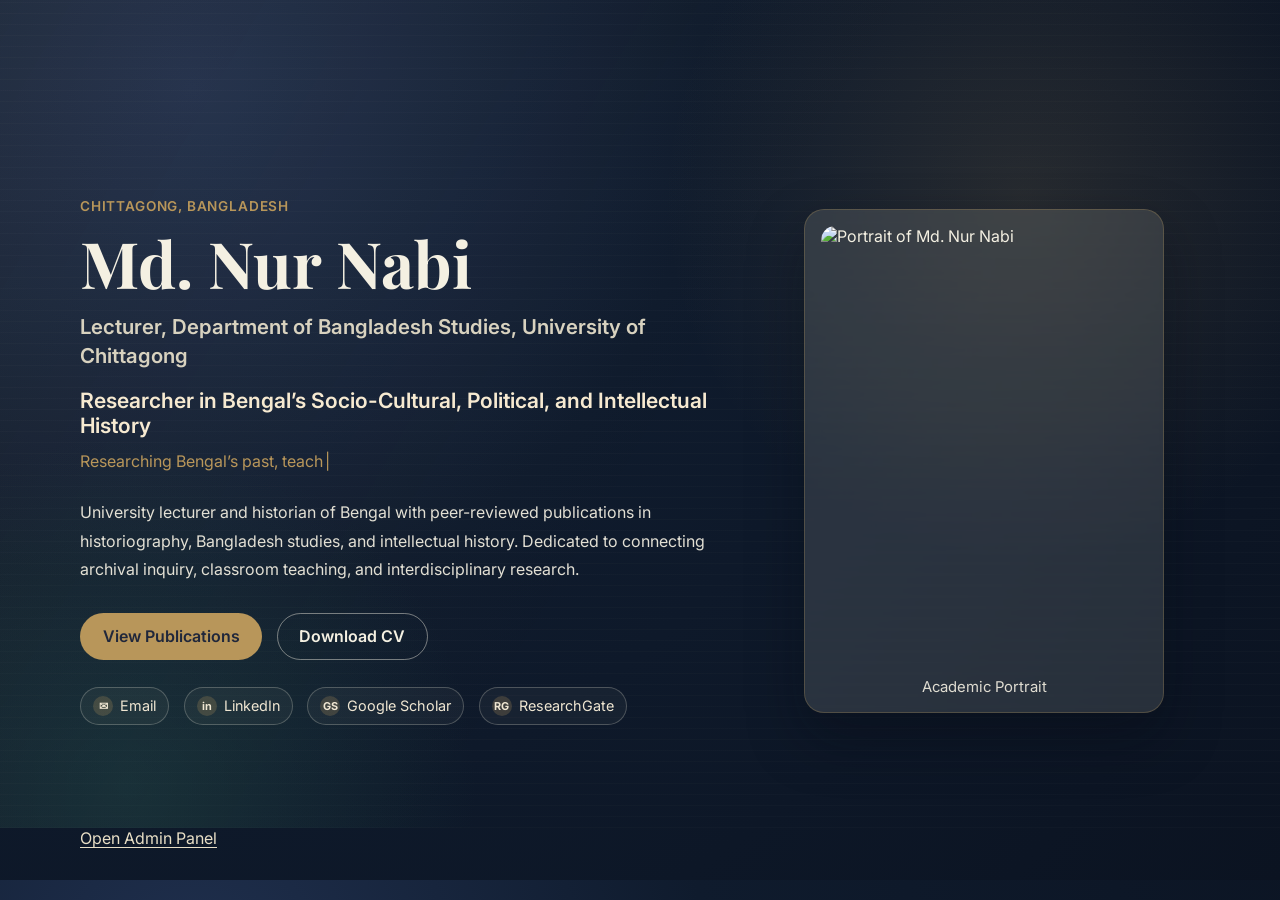
==== index.html @ 4d9efcb5 "iniatialized" ====
<!DOCTYPE html>
<html lang="en">
<head>
  <meta charset="UTF-8" />
  <meta name="viewport" content="width=device-width, initial-scale=1.0" />
  <meta name="description" content="Academic portfolio of Md. Nur Nabi, Lecturer and Historian." />
  <title>Md. Nur Nabi | Academic Portfolio</title>
  <link rel="preconnect" href="https://fonts.googleapis.com" />
  <link rel="preconnect" href="https://fonts.gstatic.com" crossorigin />
  <link href="https://fonts.googleapis.com/css2?family=Inter:wght@400;500;600;700;800&family=Playfair+Display:wght@600;700&display=swap" rel="stylesheet" />
  <link rel="stylesheet" href="assets/css/styles.css" />
</head>
<body>
  <header class="hero" aria-labelledby="hero-name">
    <div class="hero__overlay" aria-hidden="true"></div>
    <div class="container hero__grid">
      <section class="hero__content" aria-label="Portfolio introduction">
        <p class="hero__eyebrow" id="hero-location">Chittagong, Bangladesh</p>
        <h1 class="hero__name" id="hero-name">Md. Nur Nabi</h1>
        <h2 class="hero__title" id="hero-title">Lecturer, Department of Bangladesh Studies, University of Chittagong</h2>
        <p class="hero__tagline" id="hero-tagline">Researcher in Bengal’s Socio-Cultural, Political, and Intellectual History</p>

        <p class="hero__dynamic" aria-live="polite">
          <span id="dynamic-line"></span><span class="hero__cursor" aria-hidden="true">|</span>
        </p>

        <p class="hero__intro" id="hero-intro">
          University lecturer and historian of Bengal with peer-reviewed publications in historiography,
          Bangladesh studies, and intellectual history. Dedicated to connecting archival inquiry,
          classroom teaching, and interdisciplinary research.
        </p>

        <div class="hero__actions" aria-label="Primary actions">
          <a id="btn-publications" class="btn btn--primary" href="#" target="_blank" rel="noopener noreferrer">View Publications</a>
          <a id="btn-cv" class="btn btn--secondary" href="#" target="_blank" rel="noopener noreferrer">Download CV</a>
        </div>

        <ul class="hero__social" aria-label="Professional social links">
          <li>
            <a id="social-email" href="mailto:nurnabi@example.com" target="_blank" rel="noopener noreferrer" aria-label="Email">
              <span class="icon" aria-hidden="true">✉</span><span>Email</span>
            </a>
          </li>
          <li>
            <a id="social-linkedin" href="#" target="_blank" rel="noopener noreferrer" aria-label="LinkedIn">
              <span class="icon" aria-hidden="true">in</span><span>LinkedIn</span>
            </a>
          </li>
          <li>
            <a id="social-scholar" href="#" target="_blank" rel="noopener noreferrer" aria-label="Google Scholar">
              <span class="icon" aria-hidden="true">GS</span><span>Google Scholar</span>
            </a>
          </li>
          <li>
            <a id="social-researchgate" href="#" target="_blank" rel="noopener noreferrer" aria-label="ResearchGate">
              <span class="icon" aria-hidden="true">RG</span><span>ResearchGate</span>
            </a>
          </li>
        </ul>
      </section>

      <aside class="hero__portrait" aria-label="Profile portrait">
        <figure class="portrait-card">
          <img id="profile-image" src="https://images.unsplash.com/photo-1494790108377-be9c29b29330?auto=format&fit=crop&w=900&q=80" alt="Portrait of Md. Nur Nabi" />
          <figcaption>Academic Portrait</figcaption>
        </figure>
      </aside>
    </div>
  </header>

  <footer class="hero-footer">
    <div class="container">
      <a href="admin.html" class="admin-link">Open Admin Panel</a>
    </div>
  </footer>

  <script src="assets/js/portfolio-data.js"></script>
  <script src="assets/js/main.js"></script>
</body>
</html>
---- assets/css/styles.css ----
:root {
  --bg-navy: #0f1b2d;
  --bg-deep-green: #15342f;
  --bg-warm: #f7f3e8;
  --text-main: #f4f0e2;
  --text-soft: #d8d2bf;
  --text-dark: #1c2738;
  --gold: #b8965a;
  --card: rgba(246, 241, 228, 0.12);
  --border: rgba(184, 150, 90, 0.28);
}

* {
  box-sizing: border-box;
}

body {
  margin: 0;
  font-family: "Inter", sans-serif;
  color: var(--text-main);
  background: radial-gradient(circle at 15% 10%, #1f2f4d 0%, var(--bg-navy) 38%, #0b1321 100%);
}

.container {
  width: min(1120px, 92%);
  margin: 0 auto;
}

.hero {
  min-height: 92vh;
  position: relative;
  display: grid;
  align-items: center;
  padding: 3.5rem 0;
  isolation: isolate;
  overflow: hidden;
}

.hero::before,
.hero::after {
  content: "";
  position: absolute;
  inset: 0;
  pointer-events: none;
}

.hero::before {
  background-image:
    linear-gradient(120deg, rgba(184, 150, 90, 0.08), transparent 55%),
    repeating-linear-gradient(
      0deg,
      rgba(245, 240, 224, 0.02) 0,
      rgba(245, 240, 224, 0.02) 1px,
      transparent 1px,
      transparent 11px
    );
  opacity: 0.9;
  z-index: -2;
}

.hero::after {
  background:
    radial-gradient(circle at 80% 24%, rgba(184, 150, 90, 0.15), transparent 30%),
    radial-gradient(circle at 10% 95%, rgba(39, 95, 86, 0.3), transparent 25%);
  z-index: -1;
}

.hero__grid {
  display: grid;
  gap: 2.5rem;
  grid-template-columns: 1.2fr 0.8fr;
  align-items: center;
}

.hero__eyebrow {
  margin: 0 0 0.9rem;
  color: var(--gold);
  font-weight: 600;
  letter-spacing: 0.06em;
  text-transform: uppercase;
  font-size: 0.85rem;
}

.hero__name {
  margin: 0;
  font-family: "Playfair Display", serif;
  font-size: clamp(2.2rem, 5vw, 4.2rem);
  line-height: 1.08;
}

.hero__title {
  margin: 0.9rem 0 0;
  font-size: clamp(1rem, 2.1vw, 1.28rem);
  line-height: 1.45;
  font-weight: 600;
  color: var(--text-soft);
}

.hero__tagline {
  margin: 1.05rem 0 0;
  font-size: clamp(1.02rem, 2.2vw, 1.32rem);
  color: #f7ead1;
  font-weight: 600;
}

.hero__dynamic {
  margin: 0.85rem 0 0;
  color: var(--gold);
  font-size: 1rem;
  min-height: 1.6em;
}

.hero__cursor {
  display: inline-block;
  margin-left: 2px;
  animation: blink 0.85s step-end infinite;
}

@keyframes blink {
  0%,
  48% {
    opacity: 1;
  }
  50%,
  100% {
    opacity: 0;
  }
}

.hero__intro {
  margin: 1.35rem 0 0;
  max-width: 66ch;
  color: rgba(244, 240, 226, 0.92);
  line-height: 1.78;
}

.hero__actions {
  margin-top: 1.8rem;
  display: flex;
  flex-wrap: wrap;
  gap: 0.9rem;
}

.btn {
  display: inline-flex;
  align-items: center;
  justify-content: center;
  border-radius: 999px;
  border: 1px solid transparent;
  padding: 0.78rem 1.35rem;
  text-decoration: none;
  font-weight: 600;
  transition: all 0.25s ease;
}

.btn--primary {
  background: var(--gold);
  color: #20273b;
}

.btn--primary:hover {
  transform: translateY(-1px);
  background: #ceb07a;
}

.btn--secondary {
  border-color: rgba(244, 240, 226, 0.45);
  color: var(--text-main);
  background: transparent;
}

.btn--secondary:hover {
  background: rgba(244, 240, 226, 0.09);
}

.hero__social {
  list-style: none;
  padding: 0;
  margin: 1.7rem 0 0;
  display: flex;
  flex-wrap: wrap;
  gap: 0.9rem;
}

.hero__social a {
  color: #efe6d2;
  text-decoration: none;
  font-size: 0.9rem;
  border: 1px solid rgba(244, 240, 226, 0.24);
  background: rgba(246, 241, 228, 0.04);
  padding: 0.5rem 0.75rem;
  border-radius: 999px;
  display: inline-flex;
  gap: 0.45rem;
  align-items: center;
}

.hero__social a:hover {
  border-color: var(--gold);
}

.icon {
  width: 1.25rem;
  height: 1.25rem;
  border-radius: 50%;
  display: inline-grid;
  place-items: center;
  background: rgba(184, 150, 90, 0.24);
  font-size: 0.68rem;
  font-weight: 700;
}

.hero__portrait {
  display: grid;
  justify-items: center;
}

.portrait-card {
  margin: 0;
  width: min(360px, 100%);
  background: var(--card);
  border: 1px solid var(--border);
  border-radius: 1.25rem;
  padding: 1rem;
  backdrop-filter: blur(2px);
  box-shadow: 0 25px 55px rgba(6, 10, 16, 0.35);
}

.portrait-card img {
  width: 100%;
  height: 440px;
  object-fit: cover;
  border-radius: 0.9rem;
  display: block;
}

.portrait-card figcaption {
  margin-top: 0.75rem;
  text-align: center;
  color: rgba(244, 240, 226, 0.9);
  font-size: 0.93rem;
}

.hero-footer {
  padding: 0 0 2rem;
}

.admin-link {
  color: #e9dfc6;
  text-underline-offset: 3px;
}

@media (max-width: 980px) {
  .hero {
    min-height: auto;
    padding-top: 2.5rem;
  }

  .hero__grid {
    grid-template-columns: 1fr;
  }

  .hero__portrait {
    order: -1;
  }

  .portrait-card img {
    height: 360px;
  }
}

@media (max-width: 560px) {
  .hero__actions {
    width: 100%;
  }

  .btn {
    width: 100%;
  }

  .hero__intro {
    line-height: 1.65;
  }
}
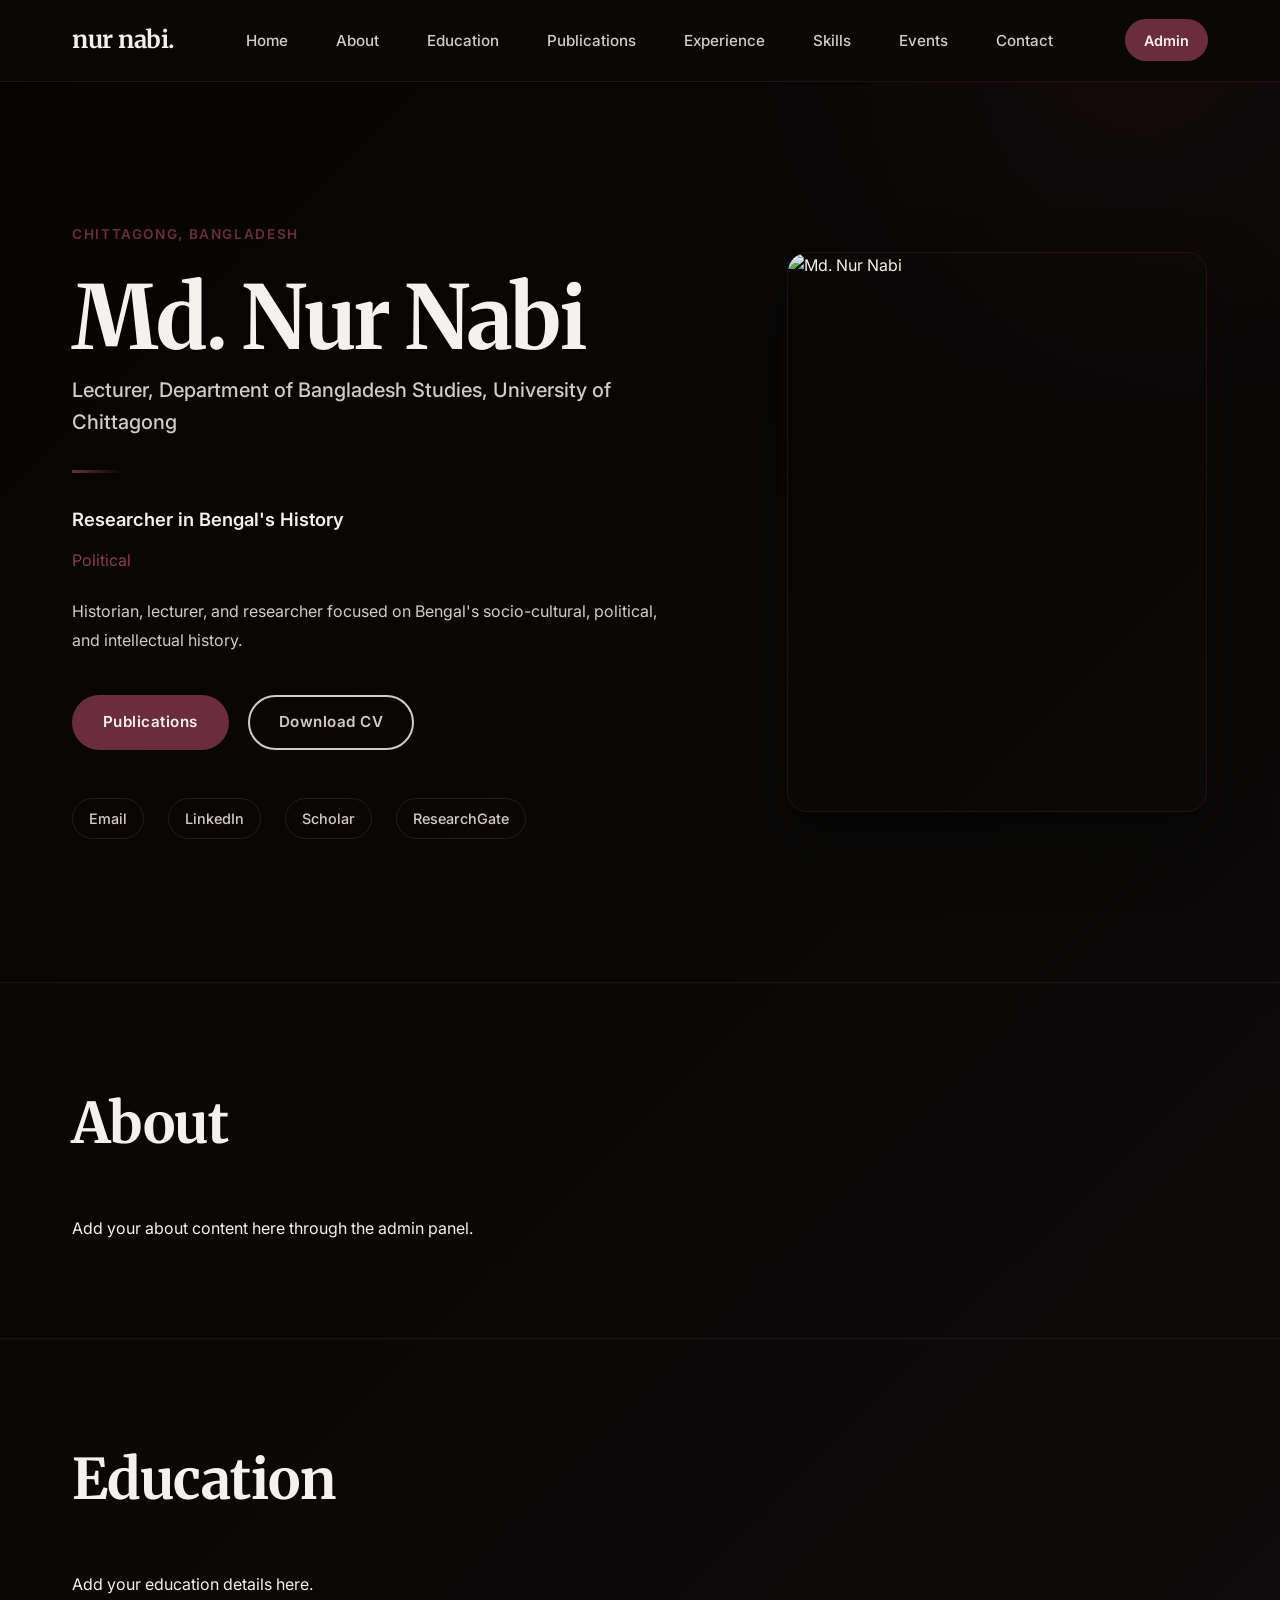
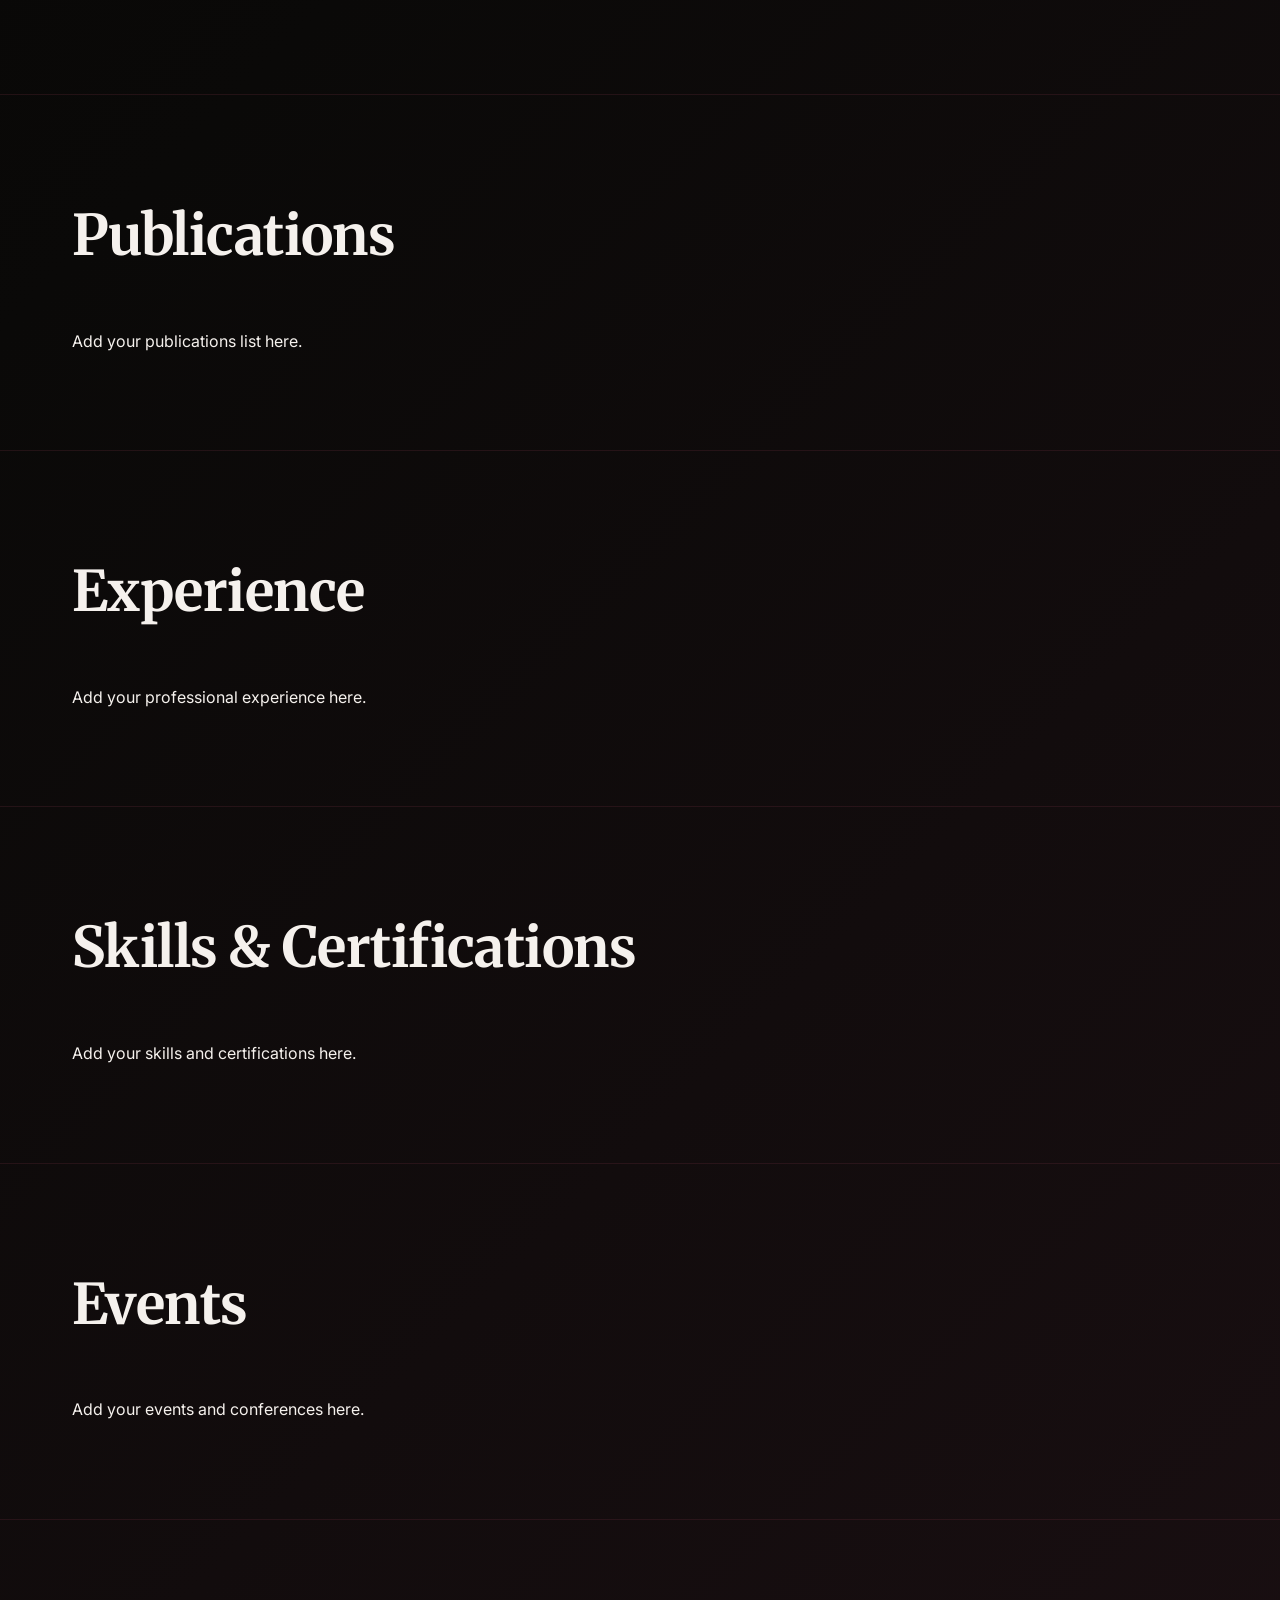
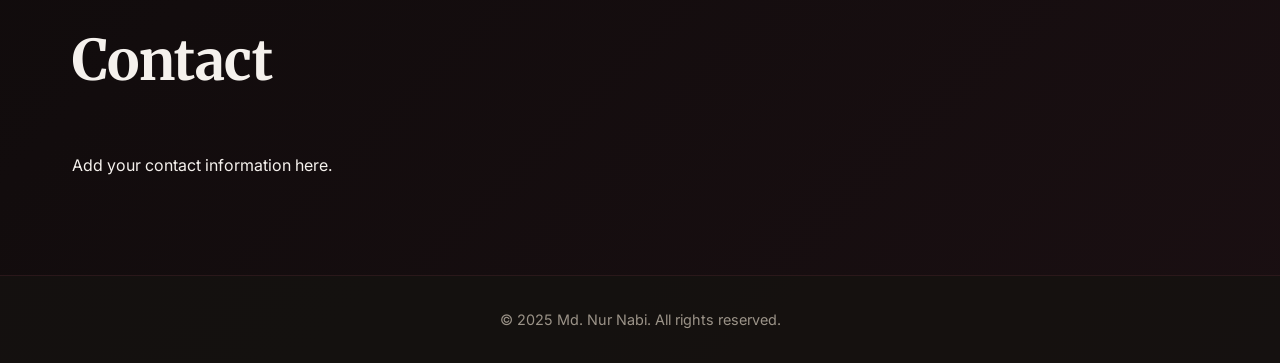
==== commit 813b6fef: "iniatialized" ====
--- a/index.html
+++ b/index.html
@@ -3,78 +3,158 @@
 <head>
   <meta charset="UTF-8" />
   <meta name="viewport" content="width=device-width, initial-scale=1.0" />
-  <meta name="description" content="Academic portfolio of Md. Nur Nabi, Lecturer and Historian." />
+  <meta name="description" content="Portfolio of Md. Nur Nabi, Lecturer and Historian of Bengal." />
   <title>Md. Nur Nabi | Academic Portfolio</title>
   <link rel="preconnect" href="https://fonts.googleapis.com" />
   <link rel="preconnect" href="https://fonts.gstatic.com" crossorigin />
-  <link href="https://fonts.googleapis.com/css2?family=Inter:wght@400;500;600;700;800&family=Playfair+Display:wght@600;700&display=swap" rel="stylesheet" />
+  <link href="https://fonts.googleapis.com/css2?family=Inter:wght@300;400;500;600;700&family=Merriweather:wght@400;700&display=swap" rel="stylesheet" />
   <link rel="stylesheet" href="assets/css/styles.css" />
 </head>
 <body>
-  <header class="hero" aria-labelledby="hero-name">
-    <div class="hero__overlay" aria-hidden="true"></div>
-    <div class="container hero__grid">
-      <section class="hero__content" aria-label="Portfolio introduction">
-        <p class="hero__eyebrow" id="hero-location">Chittagong, Bangladesh</p>
-        <h1 class="hero__name" id="hero-name">Md. Nur Nabi</h1>
-        <h2 class="hero__title" id="hero-title">Lecturer, Department of Bangladesh Studies, University of Chittagong</h2>
-        <p class="hero__tagline" id="hero-tagline">Researcher in Bengal’s Socio-Cultural, Political, and Intellectual History</p>
+  <!-- Navigation -->
+  <nav class="navbar" id="navbar">
+    <div class="navbar__container">
+      <a href="#home" class="navbar__logo" id="navbar-logo">nur nabi.</a>
+      
+      <button class="navbar__toggle" id="navbar-toggle" aria-label="Toggle menu">
+        <span></span>
+        <span></span>
+        <span></span>
+      </button>
 
-        <p class="hero__dynamic" aria-live="polite">
-          <span id="dynamic-line"></span><span class="hero__cursor" aria-hidden="true">|</span>
-        </p>
+      <ul class="navbar__menu" id="navbar-menu">
+        <li class="navbar__item"><a href="#home" class="navbar__link" data-link="home">Home</a></li>
+        <li class="navbar__item"><a href="#about" class="navbar__link" data-link="about">About</a></li>
+        <li class="navbar__item"><a href="#education" class="navbar__link" data-link="education">Education</a></li>
+        <li class="navbar__item"><a href="#publications" class="navbar__link" data-link="publications">Publications</a></li>
+        <li class="navbar__item"><a href="#experience" class="navbar__link" data-link="experience">Experience</a></li>
+        <li class="navbar__item"><a href="#skills" class="navbar__link" data-link="skills">Skills</a></li>
+        <li class="navbar__item"><a href="#events" class="navbar__link" data-link="events">Events</a></li>
+        <li class="navbar__item"><a href="#contact" class="navbar__link" data-link="contact">Contact</a></li>
+      </ul>
+      <a href="admin.html" class="navbar__admin">Admin</a>
+    </div>
+  </nav>
 
-        <p class="hero__intro" id="hero-intro">
-          University lecturer and historian of Bengal with peer-reviewed publications in historiography,
-          Bangladesh studies, and intellectual history. Dedicated to connecting archival inquiry,
-          classroom teaching, and interdisciplinary research.
-        </p>
+  <!-- Hero Section -->
+  <section class="hero" id="home" aria-labelledby="hero-name">
+    <div class="container">
+      <div class="hero__grid">
+        <div class="hero__content">
+          <p class="hero__location" id="hero-location">CHITTAGONG, BANGLADESH</p>
+          <h1 class="hero__name" id="hero-name">Md. Nur Nabi</h1>
+          <h2 class="hero__title" id="hero-title">Lecturer, Department of Bangladesh Studies, University of Chittagong</h2>
+          
+          <div class="hero__accent"></div>
+          
+          <p class="hero__mainline" id="hero-mainline">Researcher in Bengal's History</p>
+          
+          <p class="hero__dynamic" aria-live="polite">
+            <span id="dynamic-line"></span><span class="hero__cursor" aria-hidden="true"></span>
+          </p>
 
-        <div class="hero__actions" aria-label="Primary actions">
-          <a id="btn-publications" class="btn btn--primary" href="#" target="_blank" rel="noopener noreferrer">View Publications</a>
-          <a id="btn-cv" class="btn btn--secondary" href="#" target="_blank" rel="noopener noreferrer">Download CV</a>
+          <p class="hero__description" id="hero-description">
+            Historian, lecturer, and researcher focused on Bengal's socio-cultural, political, and intellectual history.
+          </p>
+
+          <div class="hero__cta">
+            <a id="btn-publications" class="btn btn--primary" href="#publications">Publications</a>
+            <a id="btn-cv" class="btn btn--secondary" href="#contact">Download CV</a>
+          </div>
+
+          <ul class="social-links">
+            <li><a id="social-email" href="mailto:nurnabi@example.com" class="social-link" aria-label="Email">Email</a></li>
+            <li><a id="social-linkedin" href="#" class="social-link" aria-label="LinkedIn">LinkedIn</a></li>
+            <li><a id="social-scholar" href="#" class="social-link" aria-label="Google Scholar">Scholar</a></li>
+            <li><a id="social-researchgate" href="#" class="social-link" aria-label="ResearchGate">ResearchGate</a></li>
+          </ul>
         </div>
 
-        <ul class="hero__social" aria-label="Professional social links">
-          <li>
-            <a id="social-email" href="mailto:nurnabi@example.com" target="_blank" rel="noopener noreferrer" aria-label="Email">
-              <span class="icon" aria-hidden="true">✉</span><span>Email</span>
-            </a>
-          </li>
-          <li>
-            <a id="social-linkedin" href="#" target="_blank" rel="noopener noreferrer" aria-label="LinkedIn">
-              <span class="icon" aria-hidden="true">in</span><span>LinkedIn</span>
-            </a>
-          </li>
-          <li>
-            <a id="social-scholar" href="#" target="_blank" rel="noopener noreferrer" aria-label="Google Scholar">
-              <span class="icon" aria-hidden="true">GS</span><span>Google Scholar</span>
-            </a>
-          </li>
-          <li>
-            <a id="social-researchgate" href="#" target="_blank" rel="noopener noreferrer" aria-label="ResearchGate">
-              <span class="icon" aria-hidden="true">RG</span><span>ResearchGate</span>
-            </a>
-          </li>
-        </ul>
-      </section>
+        <div class="hero__image">
+          <img id="profile-image" src="Nur Nabi/assets/photos/profile.png" alt="Md. Nur Nabi" />
+        </div>
+      </div>
+    </div>
+  </section>
 
-      <aside class="hero__portrait" aria-label="Profile portrait">
-        <figure class="portrait-card">
-          <img id="profile-image" src="https://images.unsplash.com/photo-1494790108377-be9c29b29330?auto=format&fit=crop&w=900&q=80" alt="Portrait of Md. Nur Nabi" />
-          <figcaption>Academic Portrait</figcaption>
-        </figure>
-      </aside>
+  <!-- About Section -->
+  <section class="section section--about" id="about">
+    <div class="container">
+      <h2 class="section__title">About</h2>
+      <div class="section__content" id="about-content">
+        <p>Detailed about content will be added here through the admin panel.</p>
+      </div>
     </div>
-  </header>
+  </section>
 
-  <footer class="hero-footer">
+  <!-- Education Section -->
+  <section class="section section--education" id="education">
     <div class="container">
-      <a href="admin.html" class="admin-link">Open Admin Panel</a>
+      <h2 class="section__title">Education</h2>
+      <div class="section__content" id="education-content">
+        <p>Education details will be displayed here.</p>
+      </div>
+    </div>
+  </section>
+
+  <!-- Publications Section -->
+  <section class="section section--publications" id="publications">
+    <div class="container">
+      <h2 class="section__title">Publications</h2>
+      <div class="section__content" id="publications-content">
+        <p>Publications list will be shown here.</p>
+      </div>
+    </div>
+  </section>
+
+  <!-- Experience Section -->
+  <section class="section section--experience" id="experience">
+    <div class="container">
+      <h2 class="section__title">Experience</h2>
+      <div class="section__content" id="experience-content">
+        <p>Professional experience details here.</p>
+      </div>
+    </div>
+  </section>
+
+  <!-- Skills Section -->
+  <section class="section section--skills" id="skills">
+    <div class="container">
+      <h2 class="section__title">Skills & Certifications</h2>
+      <div class="section__content" id="skills-content">
+        <p>Skills and certifications will appear here.</p>
+      </div>
+    </div>
+  </section>
+
+  <!-- Events Section -->
+  <section class="section section--events" id="events">
+    <div class="container">
+      <h2 class="section__title">Events</h2>
+      <div class="section__content" id="events-content">
+        <p>Events and conferences here.</p>
+      </div>
+    </div>
+  </section>
+
+  <!-- Contact Section -->
+  <section class="section section--contact" id="contact">
+    <div class="container">
+      <h2 class="section__title">Contact</h2>
+      <div class="section__content" id="contact-content">
+        <p>Contact information and form will be here.</p>
+      </div>
+    </div>
+  </section>
+
+  <!-- Footer -->
+  <footer class="footer">
+    <div class="container">
+      <p>&copy; 2025 Md. Nur Nabi. All rights reserved.</p>
     </div>
   </footer>
 
   <script src="assets/js/portfolio-data.js"></script>
   <script src="assets/js/main.js"></script>
 </body>
-</html>+</html>
--- a/assets/css/styles.css
+++ b/assets/css/styles.css
@@ -1,284 +1,458 @@
 :root {
-  --bg-navy: #0f1b2d;
-  --bg-deep-green: #15342f;
-  --bg-warm: #f7f3e8;
-  --text-main: #f4f0e2;
-  --text-soft: #d8d2bf;
-  --text-dark: #1c2738;
-  --gold: #b8965a;
-  --card: rgba(246, 241, 228, 0.12);
-  --border: rgba(184, 150, 90, 0.28);
+  --bg-dark: #0a0908;
+  --bg-darker: #050403;
+  --surface: #1a1815;
+  --surface-light: #2a2622;
+  --accent-maroon: #6b2c3f;
+  --accent-maroon-light: #8b3d52;
+  --text-primary: #f5f1ed;
+  --text-secondary: #d4ccc4;
+  --text-muted: #9b9388;
+  --border-color: rgba(107, 44, 63, 0.25);
+  --transition: all 0.3s cubic-bezier(0.25, 0.46, 0.45, 0.94);
 }
 
 * {
+  margin: 0;
+  padding: 0;
   box-sizing: border-box;
 }
 
+html {
+  scroll-behavior: smooth;
+}
+
 body {
-  margin: 0;
-  font-family: "Inter", sans-serif;
-  color: var(--text-main);
-  background: radial-gradient(circle at 15% 10%, #1f2f4d 0%, var(--bg-navy) 38%, #0b1321 100%);
+  font-family: 'Inter', sans-serif;
+  background: linear-gradient(135deg, var(--bg-darker) 0%, var(--bg-dark) 40%, #1a0f12 100%);
+  color: var(--text-primary);
+  line-height: 1.6;
+  overflow-x: hidden;
 }
 
 .container {
-  width: min(1120px, 92%);
+  max-width: 1200px;
   margin: 0 auto;
-}
-
+  padding: 0 2rem;
+}
+
+/* Navbar */
+.navbar {
+  position: sticky;
+  top: 0;
+  z-index: 1000;
+  background: rgba(10, 9, 8, 0.85);
+  backdrop-filter: blur(10px);
+  border-bottom: 1px solid var(--border-color);
+  padding: 1.2rem 0;
+}
+
+.navbar__container {
+  max-width: 1200px;
+  margin: 0 auto;
+  padding: 0 2rem;
+  display: flex;
+  justify-content: space-between;
+  align-items: center;
+}
+
+.navbar__logo {
+  font-family: 'Merriweather', serif;
+  font-size: 1.5rem;
+  font-weight: 700;
+  color: var(--text-primary);
+  text-decoration: none;
+  letter-spacing: -0.02em;
+}
+
+.navbar__menu {
+  display: flex;
+  list-style: none;
+  gap: 3rem;
+  align-items: center;
+}
+
+.navbar__link {
+  color: var(--text-secondary);
+  text-decoration: none;
+  font-size: 0.95rem;
+  font-weight: 500;
+  position: relative;
+  transition: color 0.3s ease;
+}
+
+.navbar__link::after {
+  content: '';
+  position: absolute;
+  bottom: -4px;
+  left: 0;
+  width: 0;
+  height: 2px;
+  background: var(--accent-maroon);
+  transition: width 0.3s ease;
+}
+
+.navbar__link:hover {
+  color: var(--text-primary);
+}
+
+.navbar__link:hover::after {
+  width: 100%;
+}
+
+.navbar__admin {
+  background: var(--accent-maroon);
+  color: var(--text-primary);
+  padding: 0.6rem 1.2rem;
+  border-radius: 999px;
+  text-decoration: none;
+  font-size: 0.9rem;
+  font-weight: 600;
+  transition: var(--transition);
+}
+
+.navbar__admin:hover {
+  background: var(--accent-maroon-light);
+  transform: translateY(-2px);
+}
+
+.navbar__toggle {
+  display: none;
+  flex-direction: column;
+  cursor: pointer;
+  background: none;
+  border: none;
+  gap: 0.4rem;
+}
+
+.navbar__toggle span {
+  width: 25px;
+  height: 3px;
+  background: var(--text-primary);
+  border-radius: 2px;
+  transition: var(--transition);
+}
+
+/* Hero Section */
 .hero {
-  min-height: 92vh;
+  min-height: 100vh;
+  display: flex;
+  align-items: center;
+  padding: 4rem 0;
   position: relative;
-  display: grid;
-  align-items: center;
-  padding: 3.5rem 0;
-  isolation: isolate;
   overflow: hidden;
 }
 
-.hero::before,
-.hero::after {
-  content: "";
+.hero::before {
+  content: '';
   position: absolute;
-  inset: 0;
+  top: -50%;
+  right: -20%;
+  width: 800px;
+  height: 800px;
+  background: radial-gradient(circle, rgba(107, 44, 63, 0.1), transparent 70%);
+  border-radius: 50%;
   pointer-events: none;
-}
-
-.hero::before {
-  background-image:
-    linear-gradient(120deg, rgba(184, 150, 90, 0.08), transparent 55%),
-    repeating-linear-gradient(
-      0deg,
-      rgba(245, 240, 224, 0.02) 0,
-      rgba(245, 240, 224, 0.02) 1px,
-      transparent 1px,
-      transparent 11px
-    );
-  opacity: 0.9;
-  z-index: -2;
-}
-
-.hero::after {
-  background:
-    radial-gradient(circle at 80% 24%, rgba(184, 150, 90, 0.15), transparent 30%),
-    radial-gradient(circle at 10% 95%, rgba(39, 95, 86, 0.3), transparent 25%);
-  z-index: -1;
 }
 
 .hero__grid {
   display: grid;
-  gap: 2.5rem;
   grid-template-columns: 1.2fr 0.8fr;
-  align-items: center;
-}
-
-.hero__eyebrow {
-  margin: 0 0 0.9rem;
-  color: var(--gold);
+  gap: 5rem;
+  align-items: center;
+  position: relative;
+  z-index: 1;
+}
+
+.hero__location {
+  font-size: 0.85rem;
+  letter-spacing: 0.12em;
+  text-transform: uppercase;
+  color: var(--accent-maroon);
   font-weight: 600;
-  letter-spacing: 0.06em;
-  text-transform: uppercase;
-  font-size: 0.85rem;
+  margin-bottom: 1.5rem;
 }
 
 .hero__name {
-  margin: 0;
-  font-family: "Playfair Display", serif;
-  font-size: clamp(2.2rem, 5vw, 4.2rem);
-  line-height: 1.08;
+  font-family: 'Merriweather', serif;
+  font-size: clamp(3rem, 8vw, 5.5rem);
+  line-height: 1.1;
+  font-weight: 700;
+  margin-bottom: 0.5rem;
+  letter-spacing: -0.02em;
 }
 
 .hero__title {
-  margin: 0.9rem 0 0;
-  font-size: clamp(1rem, 2.1vw, 1.28rem);
-  line-height: 1.45;
+  font-size: clamp(1rem, 2vw, 1.25rem);
+  font-weight: 500;
+  color: var(--text-secondary);
+  line-height: 1.6;
+  margin-bottom: 2rem;
+  max-width: 65ch;
+}
+
+.hero__accent {
+  width: 50px;
+  height: 3px;
+  background: linear-gradient(90deg, var(--accent-maroon) 0%, transparent 100%);
+  margin-bottom: 2rem;
+}
+
+.hero__mainline {
+  font-size: 1.15rem;
+  color: var(--text-primary);
   font-weight: 600;
-  color: var(--text-soft);
-}
-
-.hero__tagline {
-  margin: 1.05rem 0 0;
-  font-size: clamp(1.02rem, 2.2vw, 1.32rem);
-  color: #f7ead1;
-  font-weight: 600;
+  margin-bottom: 0.8rem;
 }
 
 .hero__dynamic {
-  margin: 0.85rem 0 0;
-  color: var(--gold);
   font-size: 1rem;
-  min-height: 1.6em;
+  color: var(--accent-maroon-light);
+  min-height: 1.5em;
+  margin-bottom: 1.5rem;
 }
 
 .hero__cursor {
   display: inline-block;
-  margin-left: 2px;
-  animation: blink 0.85s step-end infinite;
-}
-
-@keyframes blink {
-  0%,
-  48% {
-    opacity: 1;
-  }
-  50%,
-  100% {
-    opacity: 0;
-  }
-}
-
-.hero__intro {
-  margin: 1.35rem 0 0;
-  max-width: 66ch;
-  color: rgba(244, 240, 226, 0.92);
-  line-height: 1.78;
-}
-
-.hero__actions {
-  margin-top: 1.8rem;
-  display: flex;
+  margin-left: 3px;
+  animation: cursor-blink 0.8s step-end infinite;
+}
+
+@keyframes cursor-blink {
+  0%, 49% { opacity: 1; }
+  50%, 100% { opacity: 0; }
+}
+
+.hero__description {
+  font-size: 1rem;
+  color: var(--text-secondary);
+  line-height: 1.8;
+  max-width: 60ch;
+  margin-bottom: 2.5rem;
+}
+
+.hero__cta {
+  display: flex;
+  gap: 1.2rem;
+  margin-bottom: 3rem;
   flex-wrap: wrap;
-  gap: 0.9rem;
 }
 
 .btn {
-  display: inline-flex;
-  align-items: center;
-  justify-content: center;
+  padding: 0.85rem 1.8rem;
   border-radius: 999px;
-  border: 1px solid transparent;
-  padding: 0.78rem 1.35rem;
   text-decoration: none;
   font-weight: 600;
-  transition: all 0.25s ease;
+  font-size: 0.95rem;
+  border: 2px solid transparent;
+  cursor: pointer;
+  transition: var(--transition);
+  display: inline-flex;
+  align-items: center;
+  justify-content: center;
+  letter-spacing: 0.5px;
 }
 
 .btn--primary {
-  background: var(--gold);
-  color: #20273b;
+  background: var(--accent-maroon);
+  color: var(--text-primary);
 }
 
 .btn--primary:hover {
-  transform: translateY(-1px);
-  background: #ceb07a;
+  background: var(--accent-maroon-light);
+  transform: translateY(-3px);
+  box-shadow: 0 10px 30px rgba(107, 44, 63, 0.3);
 }
 
 .btn--secondary {
-  border-color: rgba(244, 240, 226, 0.45);
-  color: var(--text-main);
+  border-color: var(--text-secondary);
+  color: var(--text-secondary);
   background: transparent;
 }
 
 .btn--secondary:hover {
-  background: rgba(244, 240, 226, 0.09);
-}
-
-.hero__social {
+  border-color: var(--accent-maroon);
+  color: var(--accent-maroon);
+  background: rgba(107, 44, 63, 0.1);
+}
+
+/* Social Links */
+.social-links {
+  display: flex;
   list-style: none;
-  padding: 0;
-  margin: 1.7rem 0 0;
-  display: flex;
+  gap: 1.5rem;
   flex-wrap: wrap;
-  gap: 0.9rem;
-}
-
-.hero__social a {
-  color: #efe6d2;
+}
+
+.social-link {
+  color: var(--text-secondary);
   text-decoration: none;
   font-size: 0.9rem;
-  border: 1px solid rgba(244, 240, 226, 0.24);
-  background: rgba(246, 241, 228, 0.04);
-  padding: 0.5rem 0.75rem;
+  font-weight: 500;
+  padding: 0.5rem 1rem;
+  border: 1px solid rgba(107, 44, 63, 0.4);
   border-radius: 999px;
+  transition: var(--transition);
   display: inline-flex;
-  gap: 0.45rem;
-  align-items: center;
-}
-
-.hero__social a:hover {
-  border-color: var(--gold);
-}
-
-.icon {
-  width: 1.25rem;
-  height: 1.25rem;
-  border-radius: 50%;
-  display: inline-grid;
-  place-items: center;
-  background: rgba(184, 150, 90, 0.24);
-  font-size: 0.68rem;
+  align-items: center;
+  gap: 0.4rem;
+}
+
+.social-link:hover {
+  color: var(--accent-maroon);
+  border-color: var(--accent-maroon);
+  background: rgba(107, 44, 63, 0.15);
+}
+
+/* Hero Portrait */
+.hero__image {
+  position: relative;
+  display: flex;
+  justify-content: center;
+  align-items: center;
+}
+
+.hero__image img {
+  width: 100%;
+  max-width: 420px;
+  border-radius: 20px;
+  border: 1px solid var(--border-color);
+  box-shadow: 0 30px 60px rgba(0, 0, 0, 0.5);
+  transition: var(--transition);
+  object-fit: cover;
+  aspect-ratio: 3 / 4;
+}
+
+.hero__image:hover img {
+  transform: translateY(-5px);
+  box-shadow: 0 40px 80px rgba(107, 44, 63, 0.2);
+}
+
+/* Sections */
+.section {
+  padding: 6rem 0;
+  border-top: 1px solid var(--border-color);
+}
+
+.section__title {
+  font-family: 'Merriweather', serif;
+  font-size: clamp(2.2rem, 5vw, 3.5rem);
   font-weight: 700;
-}
-
-.hero__portrait {
+  margin-bottom: 3rem;
+  letter-spacing: -0.01em;
+}
+
+.section__content {
   display: grid;
-  justify-items: center;
-}
-
-.portrait-card {
-  margin: 0;
-  width: min(360px, 100%);
-  background: var(--card);
-  border: 1px solid var(--border);
-  border-radius: 1.25rem;
-  padding: 1rem;
-  backdrop-filter: blur(2px);
-  box-shadow: 0 25px 55px rgba(6, 10, 16, 0.35);
-}
-
-.portrait-card img {
-  width: 100%;
-  height: 440px;
-  object-fit: cover;
-  border-radius: 0.9rem;
-  display: block;
-}
-
-.portrait-card figcaption {
-  margin-top: 0.75rem;
+  gap: 2rem;
+}
+
+.section__content > p {
+  color: var(--text-secondary);
+  font-size: 1.05rem;
+  line-height: 1.8;
+  max-width: 70ch;
+}
+
+/* Footer */
+.footer {
+  background: rgba(20, 18, 16, 0.8);
+  border-top: 1px solid var(--border-color);
+  padding: 2rem 0;
   text-align: center;
-  color: rgba(244, 240, 226, 0.9);
-  font-size: 0.93rem;
-}
-
-.hero-footer {
-  padding: 0 0 2rem;
-}
-
-.admin-link {
-  color: #e9dfc6;
-  text-underline-offset: 3px;
-}
-
-@media (max-width: 980px) {
-  .hero {
-    min-height: auto;
-    padding-top: 2.5rem;
+  color: var(--text-muted);
+  font-size: 0.9rem;
+}
+
+/* Responsive */
+@media (max-width: 768px) {
+  .navbar__menu {
+    display: none;
+    position: absolute;
+    top: 100%;
+    left: 0;
+    right: 0;
+    background: rgba(10, 9, 8, 0.95);
+    flex-direction: column;
+    gap: 1rem;
+    padding: 2rem;
+    border-bottom: 1px solid var(--border-color);
+  }
+
+  .navbar__menu.active {
+    display: flex;
+  }
+
+  .navbar__toggle {
+    display: flex;
   }
 
   .hero__grid {
     grid-template-columns: 1fr;
-  }
-
-  .hero__portrait {
+    gap: 3rem;
+  }
+
+  .hero__image {
     order: -1;
   }
 
-  .portrait-card img {
-    height: 360px;
-  }
-}
-
-@media (max-width: 560px) {
-  .hero__actions {
-    width: 100%;
+  .hero__image img {
+    max-width: 300px;
+  }
+
+  .hero__name {
+    font-size: clamp(2rem, 6vw, 3.5rem);
+  }
+
+  .hero__cta {
+    flex-direction: column;
   }
 
   .btn {
     width: 100%;
   }
 
-  .hero__intro {
-    line-height: 1.65;
-  }
-}+  .social-links {
+    gap: 0.8rem;
+  }
+
+  .social-link {
+    font-size: 0.85rem;
+    padding: 0.4rem 0.8rem;
+  }
+}
+
+@media (max-width: 480px) {
+  .container {
+    padding: 0 1.5rem;
+  }
+
+  .navbar__container {
+    padding: 0 1.5rem;
+  }
+
+  .navbar__menu {
+    padding: 1.5rem;
+  }
+
+  .hero {
+    padding: 2rem 0;
+    min-height: auto;
+  }
+
+  .hero__location {
+    font-size: 0.75rem;
+  }
+
+  .hero__name {
+    font-size: 2rem;
+  }
+
+  .section {
+    padding: 3rem 0;
+  }
+
+  .section__title {
+    font-size: clamp(1.8rem, 4vw, 2.5rem);
+  }
+}
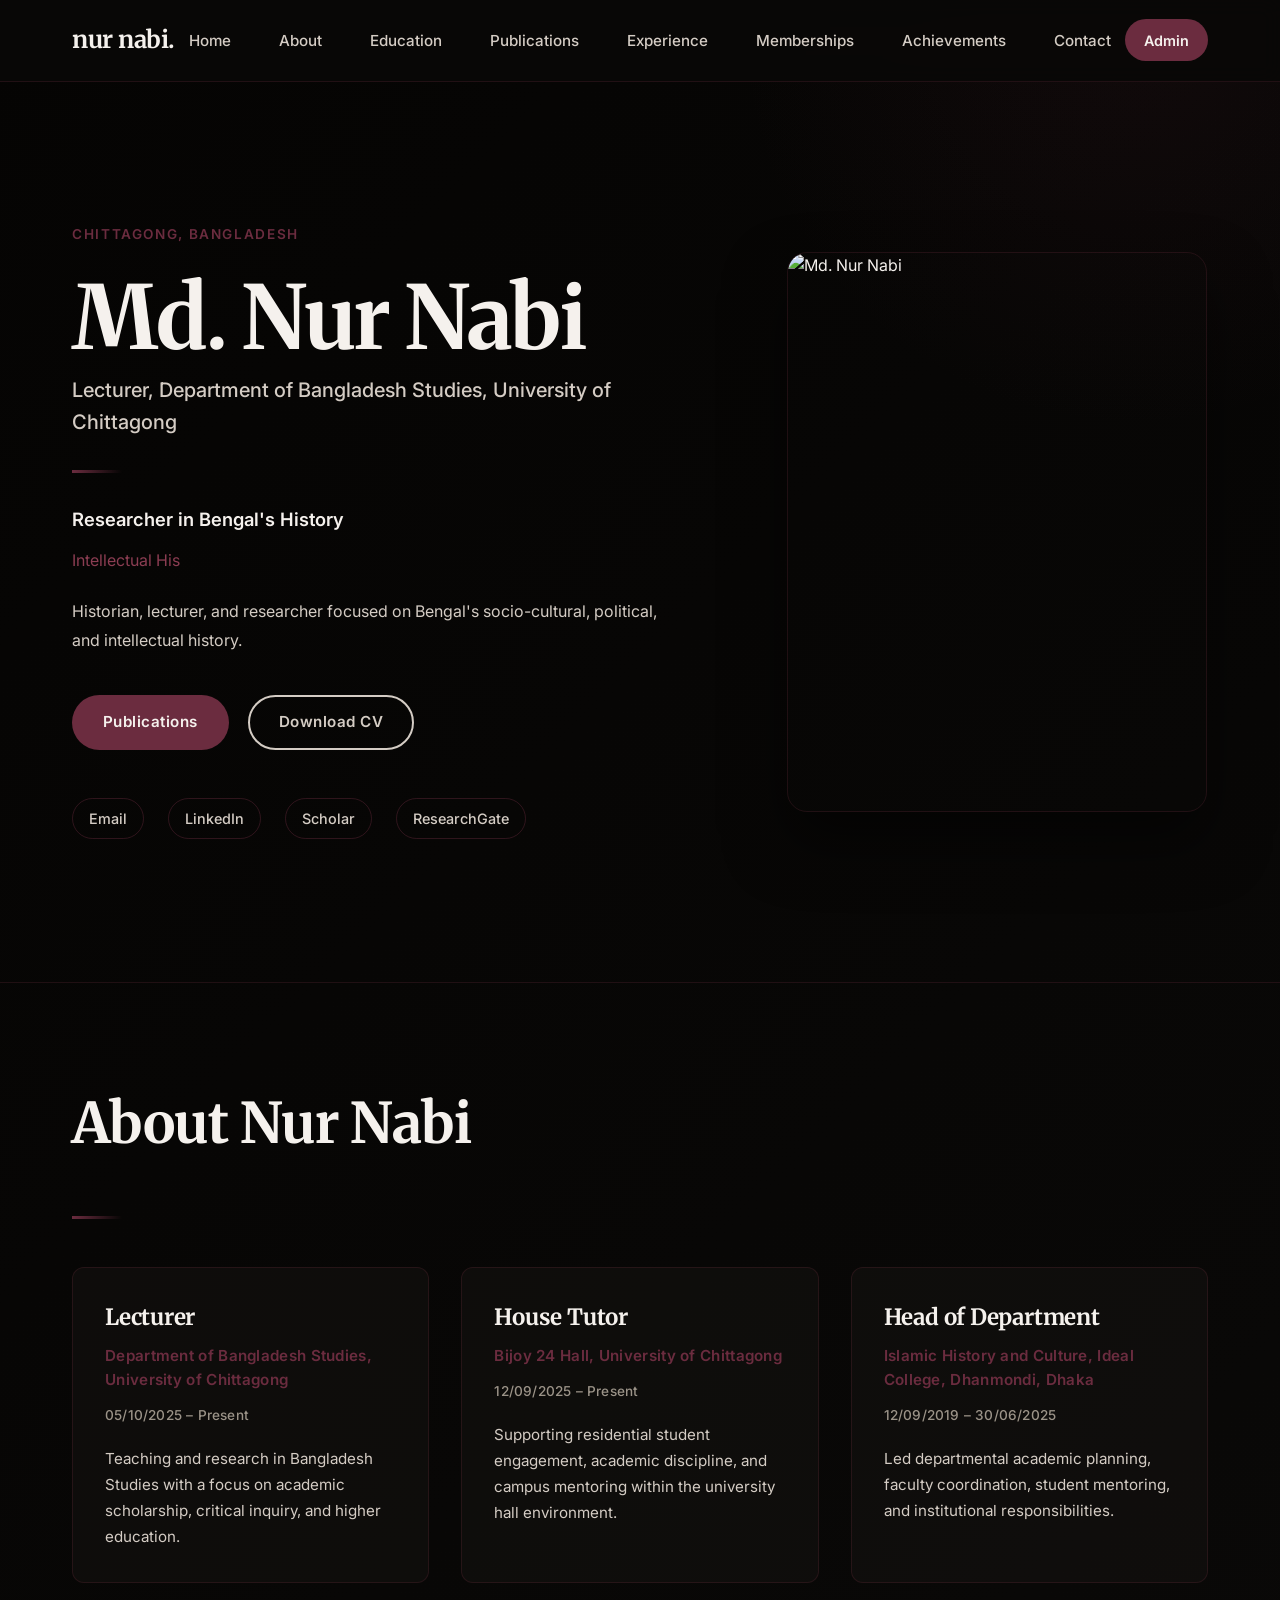
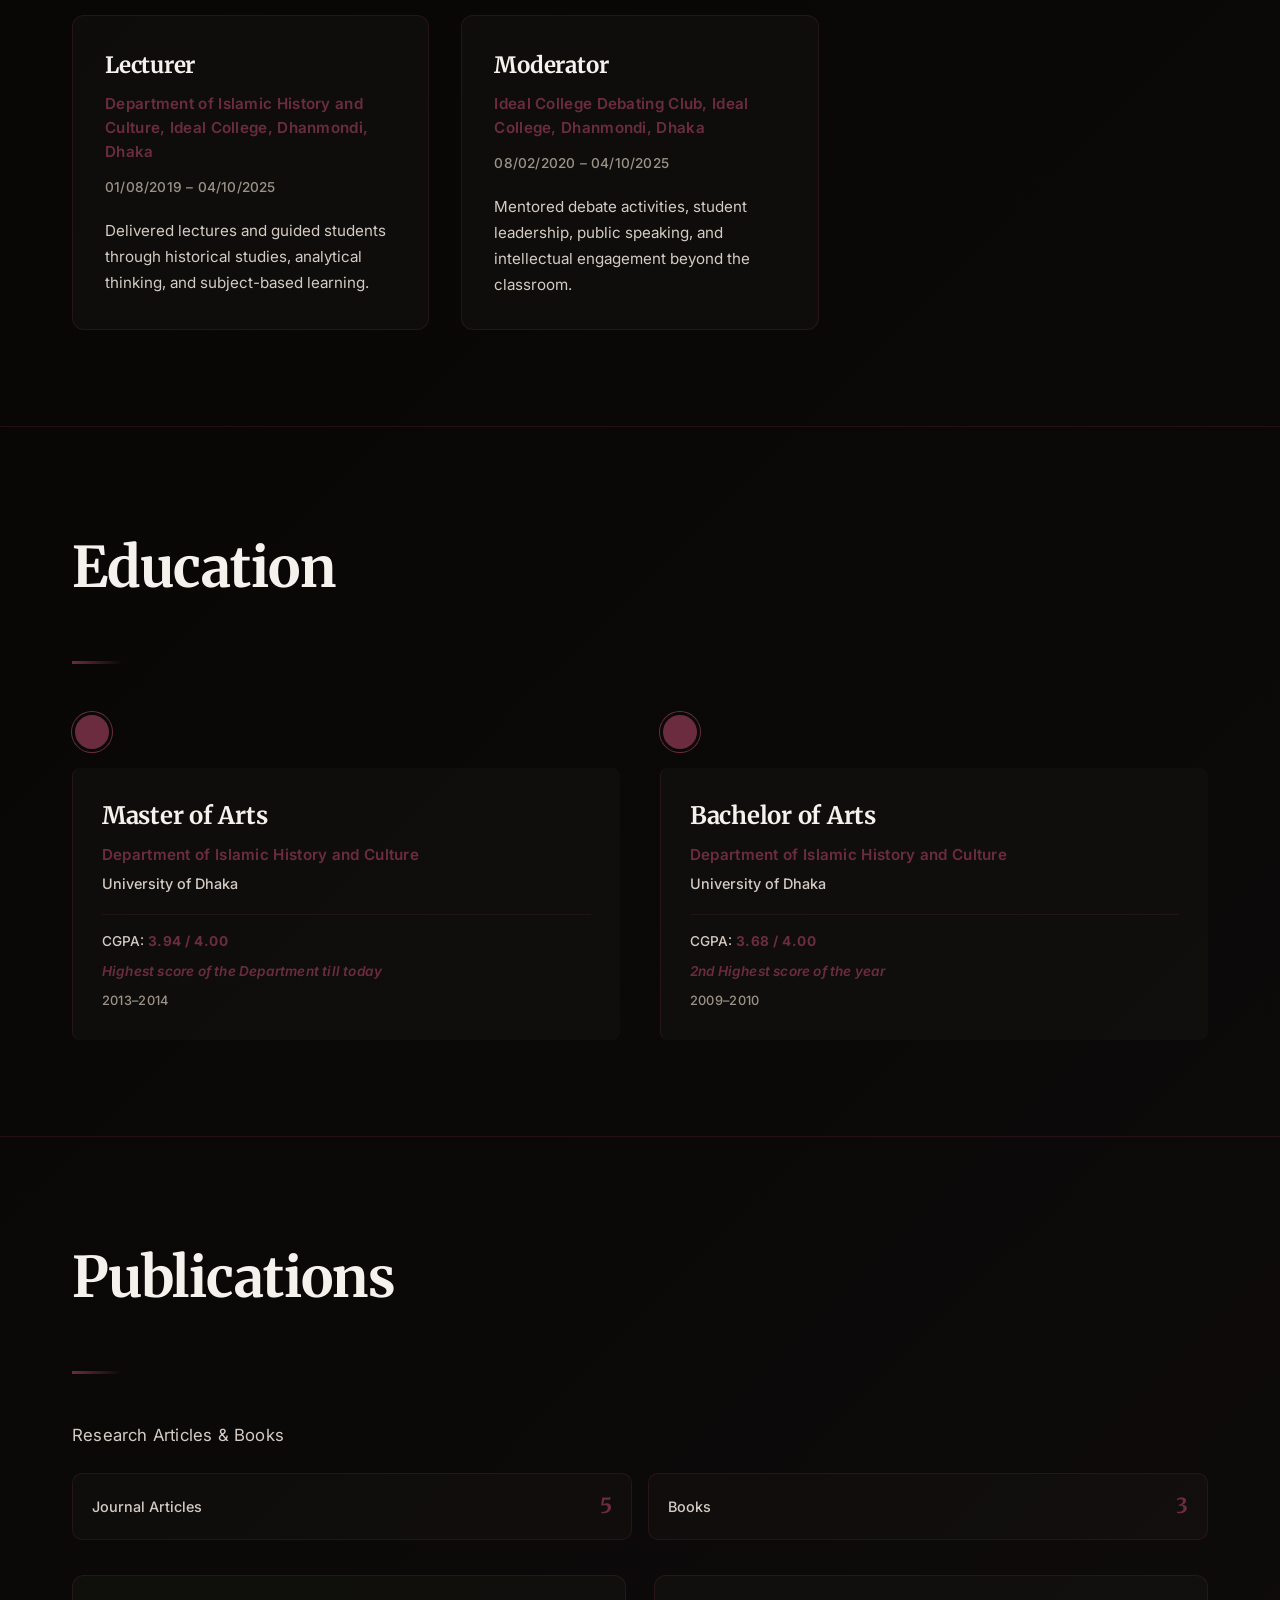
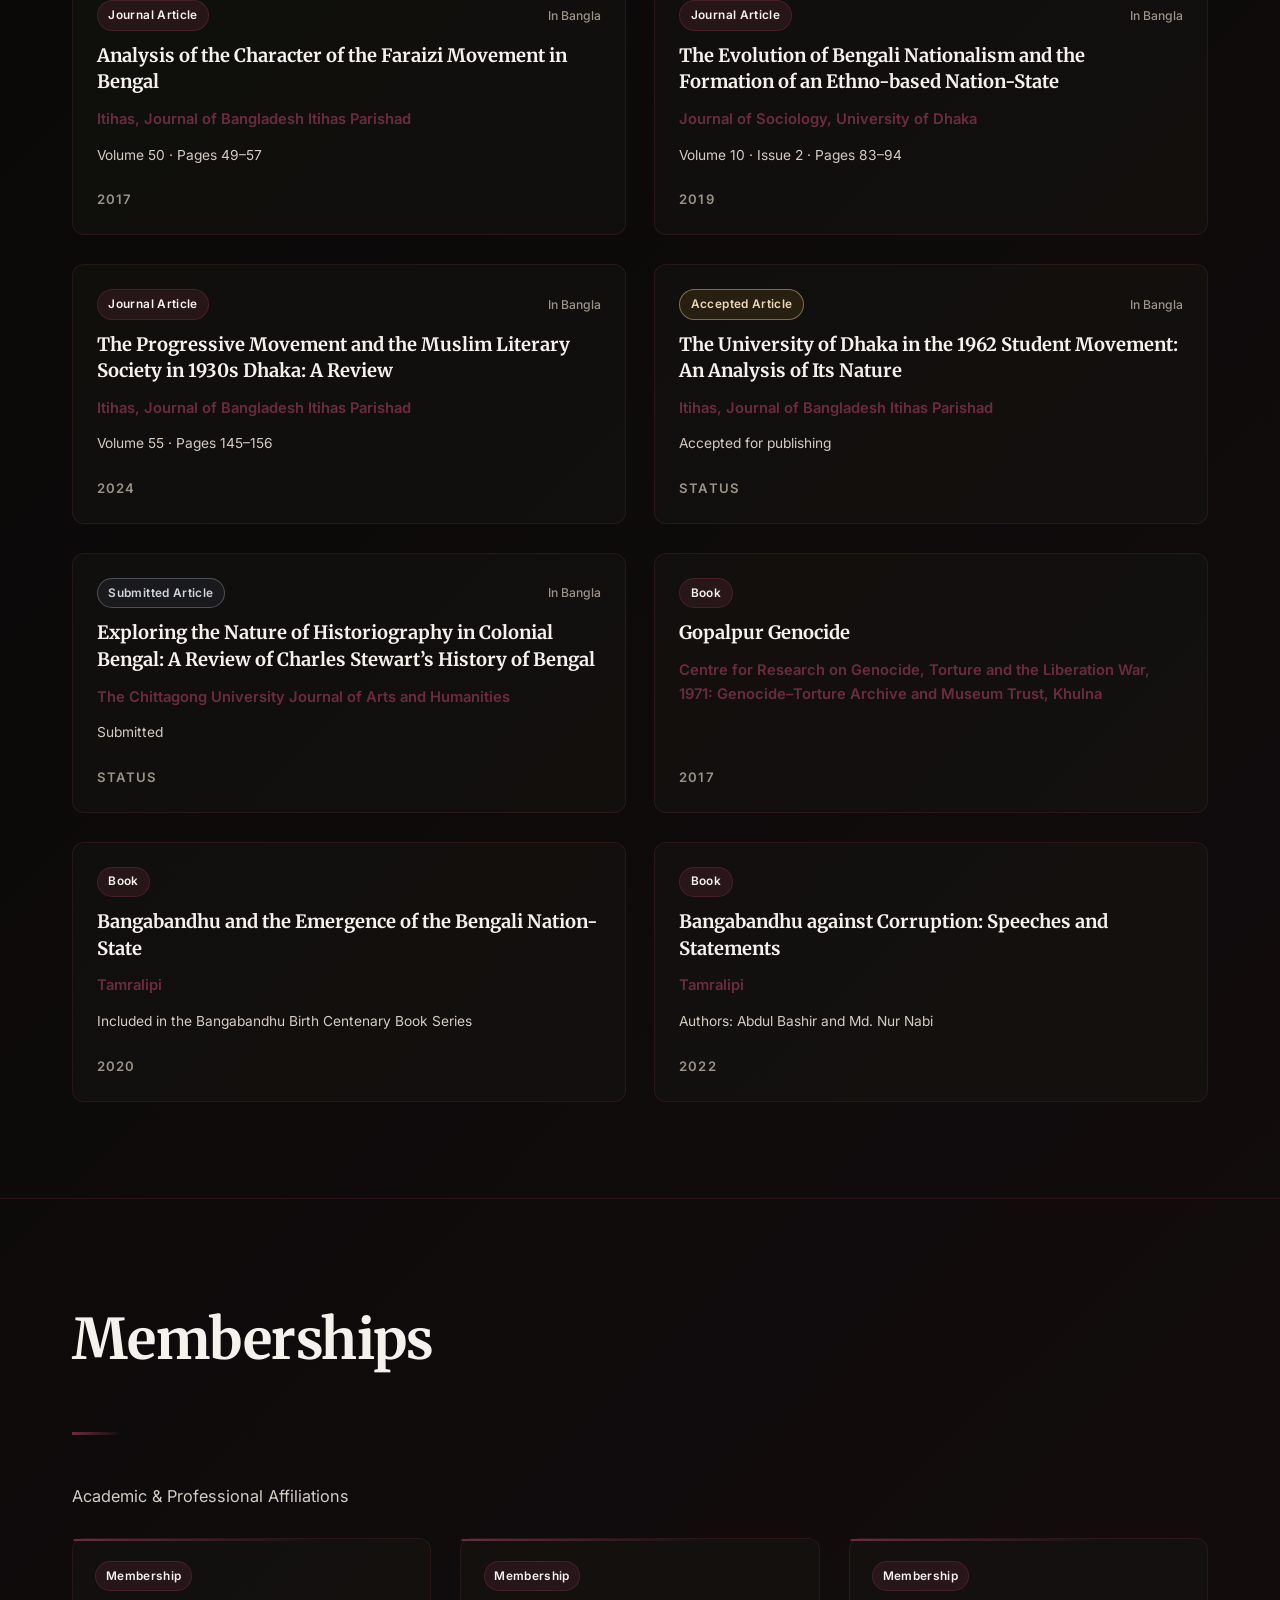
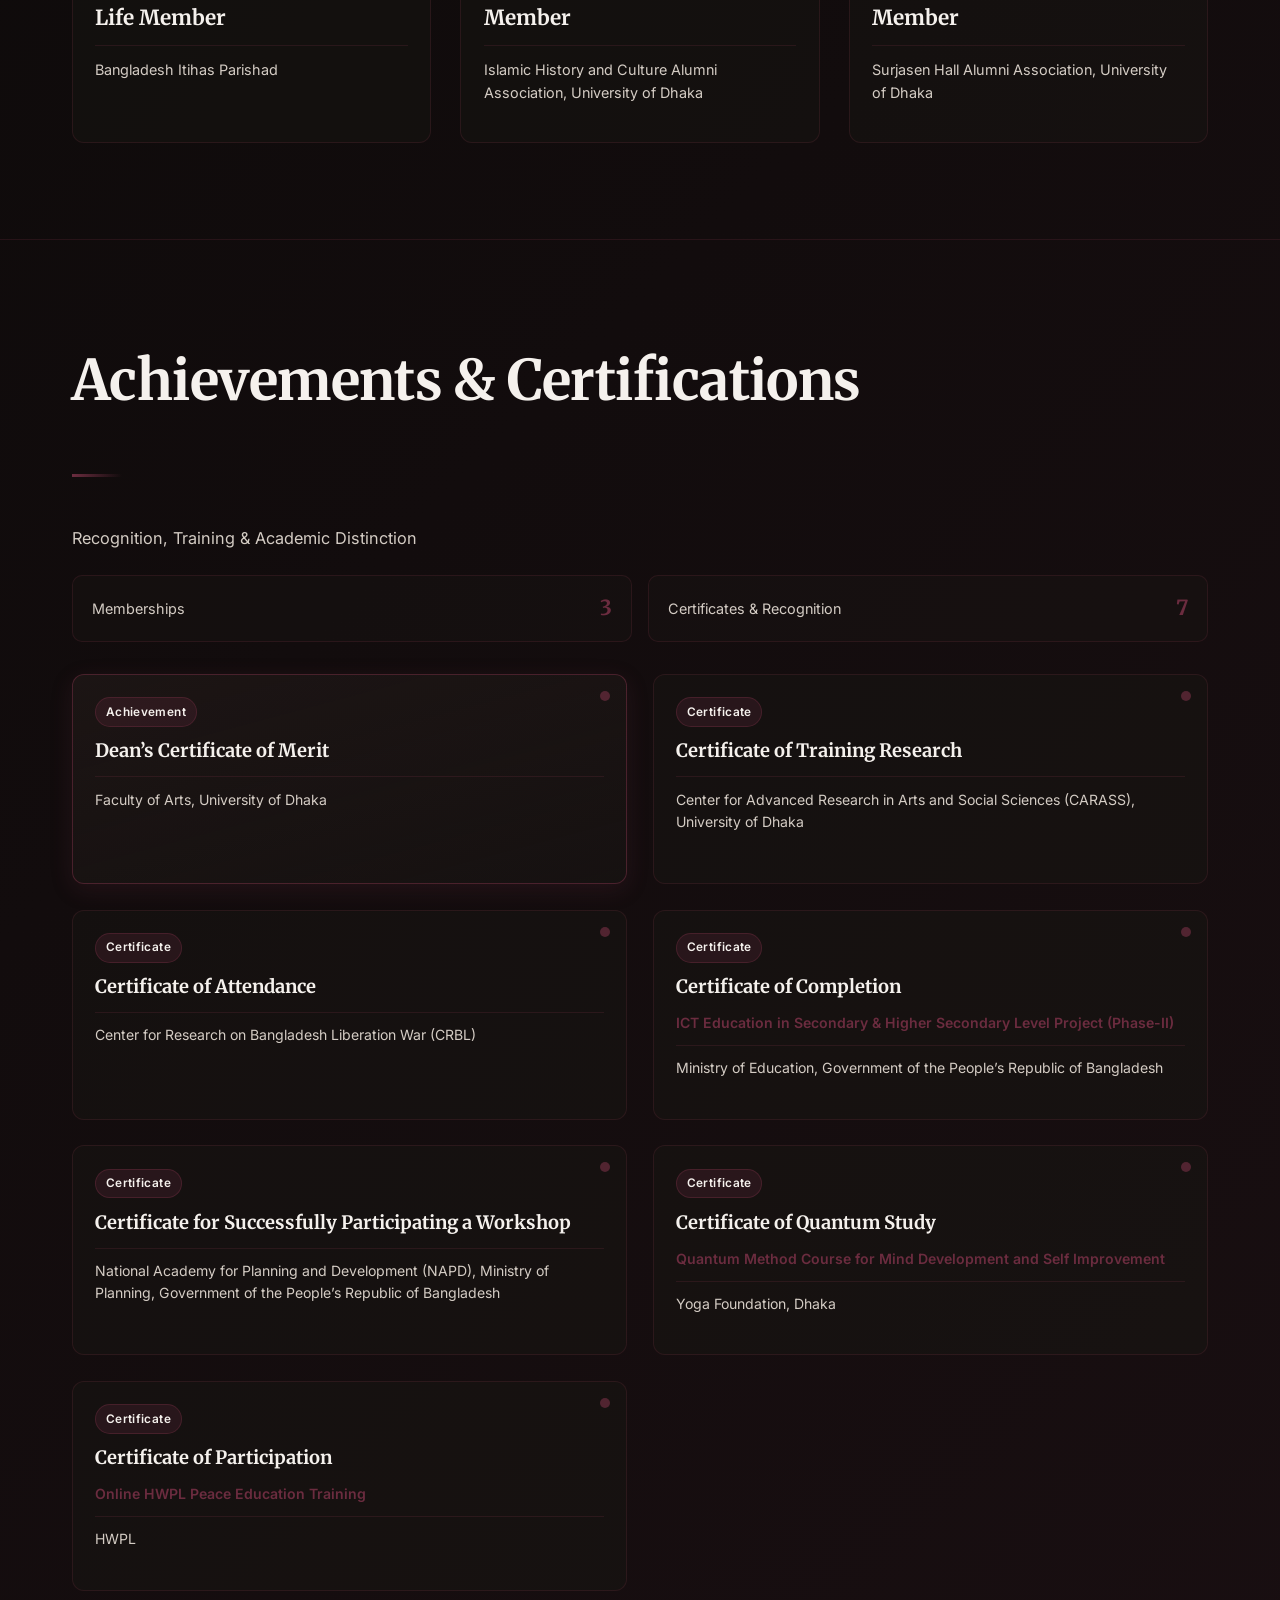
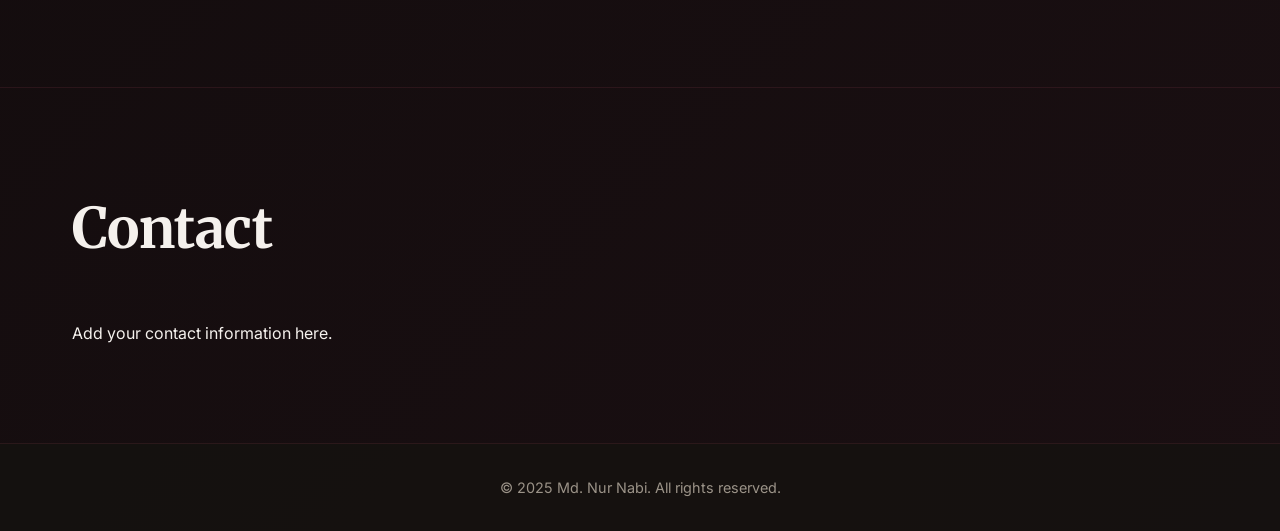
==== commit 324166cd: "update" ====
--- a/index.html
+++ b/index.html
@@ -28,8 +28,8 @@
         <li class="navbar__item"><a href="#education" class="navbar__link" data-link="education">Education</a></li>
         <li class="navbar__item"><a href="#publications" class="navbar__link" data-link="publications">Publications</a></li>
         <li class="navbar__item"><a href="#experience" class="navbar__link" data-link="experience">Experience</a></li>
-        <li class="navbar__item"><a href="#skills" class="navbar__link" data-link="skills">Skills</a></li>
-        <li class="navbar__item"><a href="#events" class="navbar__link" data-link="events">Events</a></li>
+        <li class="navbar__item"><a href="#skills" class="navbar__link" data-link="skills">Memberships</a></li>
+        <li class="navbar__item"><a href="#events" class="navbar__link" data-link="events">Achievements</a></li>
         <li class="navbar__item"><a href="#contact" class="navbar__link" data-link="contact">Contact</a></li>
       </ul>
       <a href="admin.html" class="navbar__admin">Admin</a>
@@ -71,7 +71,7 @@
         </div>
 
         <div class="hero__image">
-          <img id="profile-image" src="Nur Nabi/assets/photos/profile.png" alt="Md. Nur Nabi" />
+          <img id="profile-image" src="assets/photos/profile.png" alt="Md. Nur Nabi" />
         </div>
       </div>
     </div>
@@ -80,9 +80,45 @@
   <!-- About Section -->
   <section class="section section--about" id="about">
     <div class="container">
-      <h2 class="section__title">About</h2>
-      <div class="section__content" id="about-content">
-        <p>Detailed about content will be added here through the admin panel.</p>
+      <div class="section__header">
+        <h2 class="section__title">About Nur Nabi</h2>
+        <div class="section__accent"></div>
+      </div>
+      <div class="about__grid" id="about-content">
+        <div class="about__card">
+          <h3 class="about__card-title">Lecturer</h3>
+          <p class="about__card-organization">Department of Bangladesh Studies, University of Chittagong</p>
+          <p class="about__card-date">05/10/2025 – Present</p>
+          <p class="about__card-description">Teaching and research in Bangladesh Studies with a focus on academic scholarship, critical inquiry, and higher education.</p>
+        </div>
+
+        <div class="about__card">
+          <h3 class="about__card-title">House Tutor</h3>
+          <p class="about__card-organization">Bijoy 24 Hall, University of Chittagong</p>
+          <p class="about__card-date">12/09/2025 – Present</p>
+          <p class="about__card-description">Supporting residential student engagement, academic discipline, and campus mentoring within the university hall environment.</p>
+        </div>
+
+        <div class="about__card">
+          <h3 class="about__card-title">Head of Department</h3>
+          <p class="about__card-organization">Islamic History and Culture, Ideal College, Dhanmondi, Dhaka</p>
+          <p class="about__card-date">12/09/2019 – 30/06/2025</p>
+          <p class="about__card-description">Led departmental academic planning, faculty coordination, student mentoring, and institutional responsibilities.</p>
+        </div>
+
+        <div class="about__card">
+          <h3 class="about__card-title">Lecturer</h3>
+          <p class="about__card-organization">Department of Islamic History and Culture, Ideal College, Dhanmondi, Dhaka</p>
+          <p class="about__card-date">01/08/2019 – 04/10/2025</p>
+          <p class="about__card-description">Delivered lectures and guided students through historical studies, analytical thinking, and subject-based learning.</p>
+        </div>
+
+        <div class="about__card">
+          <h3 class="about__card-title">Moderator</h3>
+          <p class="about__card-organization">Ideal College Debating Club, Ideal College, Dhanmondi, Dhaka</p>
+          <p class="about__card-date">08/02/2020 – 04/10/2025</p>
+          <p class="about__card-description">Mentored debate activities, student leadership, public speaking, and intellectual engagement beyond the classroom.</p>
+        </div>
       </div>
     </div>
   </section>
@@ -90,9 +126,38 @@
   <!-- Education Section -->
   <section class="section section--education" id="education">
     <div class="container">
-      <h2 class="section__title">Education</h2>
-      <div class="section__content" id="education-content">
-        <p>Education details will be displayed here.</p>
+      <div class="section__header">
+        <h2 class="section__title">Education</h2>
+        <div class="section__accent"></div>
+      </div>
+      <div class="education__timeline" id="education-content">
+        <div class="education__item">
+          <div class="education__marker"></div>
+          <div class="education__content">
+            <h3 class="education__degree">Master of Arts</h3>
+            <p class="education__department">Department of Islamic History and Culture</p>
+            <p class="education__institution">University of Dhaka</p>
+            <div class="education__details">
+              <p class="education__result">CGPA: <span class="education__result-value">3.94 / 4.00</span></p>
+              <p class="education__highlight">Highest score of the Department till today</p>
+              <p class="education__session">2013–2014</p>
+            </div>
+          </div>
+        </div>
+
+        <div class="education__item">
+          <div class="education__marker"></div>
+          <div class="education__content">
+            <h3 class="education__degree">Bachelor of Arts</h3>
+            <p class="education__department">Department of Islamic History and Culture</p>
+            <p class="education__institution">University of Dhaka</p>
+            <div class="education__details">
+              <p class="education__result">CGPA: <span class="education__result-value">3.68 / 4.00</span></p>
+              <p class="education__highlight">2nd Highest score of the year</p>
+              <p class="education__session">2009–2010</p>
+            </div>
+          </div>
+        </div>
       </div>
     </div>
   </section>
@@ -100,39 +165,208 @@
   <!-- Publications Section -->
   <section class="section section--publications" id="publications">
     <div class="container">
-      <h2 class="section__title">Publications</h2>
-      <div class="section__content" id="publications-content">
-        <p>Publications list will be shown here.</p>
-      </div>
-    </div>
-  </section>
-
-  <!-- Experience Section -->
-  <section class="section section--experience" id="experience">
-    <div class="container">
-      <h2 class="section__title">Experience</h2>
-      <div class="section__content" id="experience-content">
-        <p>Professional experience details here.</p>
-      </div>
-    </div>
-  </section>
-
-  <!-- Skills Section -->
+      <div class="section__header">
+        <h2 class="section__title">Publications</h2>
+        <div class="section__accent"></div>
+      </div>
+      <p class="publications__subtitle">Research Articles & Books</p>
+
+      <div class="publications__summary" aria-label="Publications summary">
+        <div class="publications__summary-item">
+          <span class="publications__summary-label">Journal Articles</span>
+          <span class="publications__summary-value">5</span>
+        </div>
+        <div class="publications__summary-item">
+          <span class="publications__summary-label">Books</span>
+          <span class="publications__summary-value">3</span>
+        </div>
+      </div>
+
+      <div class="publications-grid" id="publications-content">
+        <article class="publication-card">
+          <div class="publication-card__top">
+            <span class="publication-badge publication-badge--journal">Journal Article</span>
+            <span class="publication-lang">In Bangla</span>
+          </div>
+          <h3 class="publication-title">Analysis of the Character of the Faraizi Movement in Bengal</h3>
+          <p class="publication-source">Itihas, Journal of Bangladesh Itihas Parishad</p>
+          <p class="publication-meta">Volume 50 · Pages 49–57</p>
+          <p class="publication-year">2017</p>
+        </article>
+
+        <article class="publication-card">
+          <div class="publication-card__top">
+            <span class="publication-badge publication-badge--journal">Journal Article</span>
+            <span class="publication-lang">In Bangla</span>
+          </div>
+          <h3 class="publication-title">The Evolution of Bengali Nationalism and the Formation of an Ethno-based Nation-State</h3>
+          <p class="publication-source">Journal of Sociology, University of Dhaka</p>
+          <p class="publication-meta">Volume 10 · Issue 2 · Pages 83–94</p>
+          <p class="publication-year">2019</p>
+        </article>
+
+        <article class="publication-card">
+          <div class="publication-card__top">
+            <span class="publication-badge publication-badge--journal">Journal Article</span>
+            <span class="publication-lang">In Bangla</span>
+          </div>
+          <h3 class="publication-title">The Progressive Movement and the Muslim Literary Society in 1930s Dhaka: A Review</h3>
+          <p class="publication-source">Itihas, Journal of Bangladesh Itihas Parishad</p>
+          <p class="publication-meta">Volume 55 · Pages 145–156</p>
+          <p class="publication-year">2024</p>
+        </article>
+
+        <article class="publication-card">
+          <div class="publication-card__top">
+            <span class="publication-badge publication-badge--accepted">Accepted Article</span>
+            <span class="publication-lang">In Bangla</span>
+          </div>
+          <h3 class="publication-title">The University of Dhaka in the 1962 Student Movement: An Analysis of Its Nature</h3>
+          <p class="publication-source">Itihas, Journal of Bangladesh Itihas Parishad</p>
+          <p class="publication-meta">Accepted for publishing</p>
+          <p class="publication-year">Status</p>
+        </article>
+
+        <article class="publication-card">
+          <div class="publication-card__top">
+            <span class="publication-badge publication-badge--submitted">Submitted Article</span>
+            <span class="publication-lang">In Bangla</span>
+          </div>
+          <h3 class="publication-title">Exploring the Nature of Historiography in Colonial Bengal: A Review of Charles Stewart’s History of Bengal</h3>
+          <p class="publication-source">The Chittagong University Journal of Arts and Humanities</p>
+          <p class="publication-meta">Submitted</p>
+          <p class="publication-year">Status</p>
+        </article>
+
+        <article class="publication-card">
+          <div class="publication-card__top">
+            <span class="publication-badge publication-badge--book">Book</span>
+          </div>
+          <h3 class="publication-title">Gopalpur Genocide</h3>
+          <p class="publication-source">Centre for Research on Genocide, Torture and the Liberation War, 1971: Genocide–Torture Archive and Museum Trust, Khulna</p>
+          <p class="publication-year">2017</p>
+        </article>
+
+        <article class="publication-card">
+          <div class="publication-card__top">
+            <span class="publication-badge publication-badge--book">Book</span>
+          </div>
+          <h3 class="publication-title">Bangabandhu and the Emergence of the Bengali Nation-State</h3>
+          <p class="publication-source">Tamralipi</p>
+          <p class="publication-meta">Included in the Bangabandhu Birth Centenary Book Series</p>
+          <p class="publication-year">2020</p>
+        </article>
+
+        <article class="publication-card">
+          <div class="publication-card__top">
+            <span class="publication-badge publication-badge--book">Book</span>
+          </div>
+          <h3 class="publication-title">Bangabandhu against Corruption: Speeches and Statements</h3>
+          <p class="publication-source">Tamralipi</p>
+          <p class="publication-meta">Authors: Abdul Bashir and Md. Nur Nabi</p>
+          <p class="publication-year">2022</p>
+        </article>
+      </div>
+    </div>
+  </section>
+
+
+  <!-- Memberships Section -->
   <section class="section section--skills" id="skills">
     <div class="container">
-      <h2 class="section__title">Skills & Certifications</h2>
-      <div class="section__content" id="skills-content">
-        <p>Skills and certifications will appear here.</p>
-      </div>
-    </div>
-  </section>
-
-  <!-- Events Section -->
+      <div class="section__header">
+        <h2 class="section__title">Memberships</h2>
+        <div class="section__accent"></div>
+      </div>
+      <p class="memberships__subtitle">Academic & Professional Affiliations</p>
+
+      <div class="membership-grid" id="skills-content">
+        <article class="membership-card">
+          <span class="membership-label">Membership</span>
+          <h3 class="membership-title">Life Member</h3>
+          <p class="membership-org">Bangladesh Itihas Parishad</p>
+        </article>
+
+        <article class="membership-card">
+          <span class="membership-label">Membership</span>
+          <h3 class="membership-title">Member</h3>
+          <p class="membership-org">Islamic History and Culture Alumni Association, University of Dhaka</p>
+        </article>
+
+        <article class="membership-card">
+          <span class="membership-label">Membership</span>
+          <h3 class="membership-title">Member</h3>
+          <p class="membership-org">Surjasen Hall Alumni Association, University of Dhaka</p>
+        </article>
+      </div>
+    </div>
+  </section>
+
+  <!-- Achievements Section -->
   <section class="section section--events" id="events">
     <div class="container">
-      <h2 class="section__title">Events</h2>
-      <div class="section__content" id="events-content">
-        <p>Events and conferences here.</p>
+      <div class="section__header">
+        <h2 class="section__title">Achievements & Certifications</h2>
+        <div class="section__accent"></div>
+      </div>
+      <p class="achievements__subtitle">Recognition, Training & Academic Distinction</p>
+
+      <div class="achievements__summary" aria-label="Recognition summary">
+        <div class="achievements__summary-item">
+          <span class="achievements__summary-label">Memberships</span>
+          <span class="achievements__summary-value">3</span>
+        </div>
+        <div class="achievements__summary-item">
+          <span class="achievements__summary-label">Certificates & Recognition</span>
+          <span class="achievements__summary-value">7</span>
+        </div>
+      </div>
+
+      <div class="achievements-grid" id="events-content">
+        <article class="achievement-card achievement-card--featured">
+          <span class="achievement-badge">Achievement</span>
+          <h3 class="achievement-title">Dean’s Certificate of Merit</h3>
+          <p class="achievement-institution">Faculty of Arts, University of Dhaka</p>
+        </article>
+
+        <article class="achievement-card">
+          <span class="achievement-badge">Certificate</span>
+          <h3 class="achievement-title">Certificate of Training Research</h3>
+          <p class="achievement-institution">Center for Advanced Research in Arts and Social Sciences (CARASS), University of Dhaka</p>
+        </article>
+
+        <article class="achievement-card">
+          <span class="achievement-badge">Certificate</span>
+          <h3 class="achievement-title">Certificate of Attendance</h3>
+          <p class="achievement-institution">Center for Research on Bangladesh Liberation War (CRBL)</p>
+        </article>
+
+        <article class="achievement-card">
+          <span class="achievement-badge">Certificate</span>
+          <h3 class="achievement-title">Certificate of Completion</h3>
+          <p class="achievement-program">ICT Education in Secondary & Higher Secondary Level Project (Phase-II)</p>
+          <p class="achievement-institution">Ministry of Education, Government of the People’s Republic of Bangladesh</p>
+        </article>
+
+        <article class="achievement-card">
+          <span class="achievement-badge">Certificate</span>
+          <h3 class="achievement-title">Certificate for Successfully Participating a Workshop</h3>
+          <p class="achievement-institution">National Academy for Planning and Development (NAPD), Ministry of Planning, Government of the People’s Republic of Bangladesh</p>
+        </article>
+
+        <article class="achievement-card">
+          <span class="achievement-badge">Certificate</span>
+          <h3 class="achievement-title">Certificate of Quantum Study</h3>
+          <p class="achievement-program">Quantum Method Course for Mind Development and Self Improvement</p>
+          <p class="achievement-institution">Yoga Foundation, Dhaka</p>
+        </article>
+
+        <article class="achievement-card">
+          <span class="achievement-badge">Certificate</span>
+          <h3 class="achievement-title">Certificate of Participation</h3>
+          <p class="achievement-program">Online HWPL Peace Education Training</p>
+          <p class="achievement-institution">HWPL</p>
+        </article>
       </div>
     </div>
   </section>
--- a/assets/css/styles.css
+++ b/assets/css/styles.css
@@ -352,6 +352,516 @@
   font-size: 1.05rem;
   line-height: 1.8;
   max-width: 70ch;
+}
+
+.section__header {
+  margin-bottom: 3rem;
+}
+
+.section__accent {
+  width: 50px;
+  height: 3px;
+  background: linear-gradient(90deg, var(--accent-maroon) 0%, transparent 100%);
+  margin-top: 1.5rem;
+}
+
+/* About Section Cards */
+.about__grid {
+  display: grid;
+  grid-template-columns: repeat(auto-fit, minmax(340px, 1fr));
+  gap: 2rem;
+}
+
+.about__card {
+  padding: 2rem;
+  border: 1px solid var(--border-color);
+  border-radius: 12px;
+  background: rgba(26, 24, 21, 0.4);
+  transition: var(--transition);
+  display: flex;
+  flex-direction: column;
+}
+
+.about__card:hover {
+  border-color: rgba(107, 44, 63, 0.5);
+  background: rgba(26, 24, 21, 0.8);
+  box-shadow: 0 8px 24px rgba(107, 44, 63, 0.15);
+  transform: translateY(-4px);
+}
+
+.about__card-title {
+  font-family: 'Merriweather', serif;
+  font-size: 1.4rem;
+  font-weight: 700;
+  color: var(--text-primary);
+  margin-bottom: 0.5rem;
+  letter-spacing: -0.01em;
+}
+
+.about__card-organization {
+  font-size: 0.95rem;
+  color: var(--accent-maroon);
+  font-weight: 600;
+  margin-bottom: 0.8rem;
+  letter-spacing: 0.3px;
+}
+
+.about__card-date {
+  font-size: 0.85rem;
+  color: var(--text-muted);
+  font-weight: 500;
+  margin-bottom: 1.2rem;
+  letter-spacing: 0.2px;
+}
+
+.about__card-description {
+  font-size: 0.95rem;
+  color: var(--text-secondary);
+  line-height: 1.7;
+  flex-grow: 1;
+}
+
+/* Education Timeline */
+.education__timeline {
+  display: grid;
+  grid-template-columns: repeat(2, 1fr);
+  gap: 2.5rem;
+  padding-left: 0;
+}
+
+.education__timeline::before {
+  display: none;
+}
+
+.education__item {
+  position: relative;
+  margin-bottom: 0;
+  padding-left: 0;
+  display: flex;
+  flex-direction: column;
+  align-items: flex-start;
+  gap: 1rem;
+}
+
+.education__marker {
+  position: static;
+  width: 40px;
+  height: 40px;
+  border-radius: 50%;
+  background: var(--accent-maroon);
+  border: 3px solid var(--bg-dark);
+  box-shadow: 0 0 0 1px var(--accent-maroon);
+  flex-shrink: 0;
+}
+
+.education__content {
+  width: 100%;
+  flex: 1;
+  padding: 1.8rem;
+  border-left: 1px solid var(--border-color);
+  border-radius: 8px;
+  background: rgba(26, 24, 21, 0.4);
+  transition: var(--transition);
+}
+
+.education__content:hover {
+  border-left-color: var(--accent-maroon);
+  background: rgba(26, 24, 21, 0.8);
+  box-shadow: 0 4px 16px rgba(107, 44, 63, 0.15);
+  transform: translateX(3px);
+}
+
+.education__degree {
+  font-family: 'Merriweather', serif;
+  font-size: 1.5rem;
+  font-weight: 700;
+  color: var(--text-primary);
+  margin-bottom: 0.5rem;
+  letter-spacing: -0.01em;
+}
+
+.education__department {
+  font-size: 0.95rem;
+  color: var(--accent-maroon);
+  font-weight: 600;
+  margin-bottom: 0.3rem;
+  letter-spacing: 0.3px;
+}
+
+.education__institution {
+  font-size: 0.9rem;
+  color: var(--text-secondary);
+  margin-bottom: 1.2rem;
+  font-weight: 500;
+}
+
+.education__details {
+  display: flex;
+  flex-direction: column;
+  gap: 0.5rem;
+  padding-top: 1rem;
+  border-top: 1px solid rgba(107, 44, 63, 0.2);
+}
+
+.education__result {
+  font-size: 0.85rem;
+  color: var(--text-secondary);
+  font-weight: 500;
+  margin: 0;
+}
+
+.education__result-value {
+  color: var(--accent-maroon);
+  font-weight: 700;
+  letter-spacing: 0.5px;
+}
+
+.education__highlight {
+  font-size: 0.85rem;
+  color: var(--accent-maroon);
+  font-weight: 600;
+  font-style: italic;
+  margin: 0;
+  letter-spacing: 0.2px;
+}
+
+.education__session {
+  font-size: 0.8rem;
+  color: var(--text-muted);
+  font-weight: 500;
+  margin: 0;
+  letter-spacing: 0.3px;
+  text-transform: uppercase;
+}
+
+/* Publications */
+.publications__subtitle {
+  color: var(--text-secondary);
+  font-size: 1.05rem;
+  margin-bottom: 1.5rem;
+  letter-spacing: 0.2px;
+}
+
+.publications__summary {
+  display: grid;
+  grid-template-columns: repeat(2, minmax(0, 1fr));
+  gap: 1rem;
+  margin-bottom: 2.2rem;
+}
+
+.publications__summary-item {
+  padding: 1rem 1.2rem;
+  border: 1px solid var(--border-color);
+  border-radius: 10px;
+  background: rgba(26, 24, 21, 0.35);
+  display: flex;
+  align-items: center;
+  justify-content: space-between;
+}
+
+.publications__summary-label {
+  color: var(--text-secondary);
+  font-size: 0.9rem;
+  font-weight: 500;
+}
+
+.publications__summary-value {
+  color: var(--accent-maroon);
+  font-family: 'Merriweather', serif;
+  font-size: 1.3rem;
+  font-weight: 700;
+}
+
+.publications-grid {
+  display: grid;
+  grid-template-columns: repeat(2, minmax(0, 1fr));
+  gap: 1.8rem;
+}
+
+.publication-card {
+  background: rgba(26, 24, 21, 0.42);
+  border: 1px solid var(--border-color);
+  border-radius: 12px;
+  padding: 1.5rem;
+  display: flex;
+  flex-direction: column;
+  gap: 0.75rem;
+  min-height: 260px;
+  transition: var(--transition);
+}
+
+.publication-card:hover {
+  border-color: rgba(107, 44, 63, 0.65);
+  box-shadow: 0 10px 28px rgba(107, 44, 63, 0.2);
+  transform: translateY(-4px);
+}
+
+.publication-card__top {
+  display: flex;
+  align-items: center;
+  justify-content: space-between;
+  gap: 0.75rem;
+  flex-wrap: wrap;
+}
+
+.publication-badge {
+  display: inline-flex;
+  align-items: center;
+  padding: 0.3rem 0.65rem;
+  border-radius: 999px;
+  font-size: 0.74rem;
+  font-weight: 600;
+  letter-spacing: 0.03em;
+  border: 1px solid transparent;
+}
+
+.publication-badge--journal,
+.publication-badge--book {
+  color: var(--text-primary);
+  background: rgba(107, 44, 63, 0.25);
+  border-color: rgba(107, 44, 63, 0.45);
+}
+
+.publication-badge--accepted {
+  color: #e9d7bd;
+  background: rgba(128, 96, 32, 0.2);
+  border-color: rgba(201, 169, 127, 0.55);
+}
+
+.publication-badge--submitted {
+  color: #cfd3dc;
+  background: rgba(58, 65, 80, 0.24);
+  border-color: rgba(138, 146, 160, 0.45);
+}
+
+.publication-lang {
+  color: var(--text-muted);
+  font-size: 0.76rem;
+  font-weight: 500;
+}
+
+.publication-title {
+  font-family: 'Merriweather', serif;
+  color: var(--text-primary);
+  font-size: 1.15rem;
+  line-height: 1.45;
+  font-weight: 700;
+  margin: 0;
+}
+
+.publication-source {
+  color: var(--accent-maroon);
+  font-size: 0.92rem;
+  font-weight: 600;
+  line-height: 1.6;
+  margin: 0;
+}
+
+.publication-meta {
+  color: var(--text-secondary);
+  font-size: 0.86rem;
+  line-height: 1.6;
+  margin: 0;
+}
+
+.publication-year {
+  margin-top: auto;
+  color: var(--text-muted);
+  font-size: 0.82rem;
+  font-weight: 600;
+  letter-spacing: 0.08em;
+  text-transform: uppercase;
+}
+
+/* Memberships */
+.memberships__subtitle {
+  color: var(--text-secondary);
+  font-size: 1.02rem;
+  margin-bottom: 1.8rem;
+}
+
+.membership-grid {
+  display: grid;
+  grid-template-columns: repeat(3, minmax(0, 1fr));
+  gap: 1.8rem;
+}
+
+.membership-card {
+  background: rgba(26, 24, 21, 0.42);
+  border: 1px solid var(--border-color);
+  border-radius: 12px;
+  padding: 1.4rem;
+  min-height: 205px;
+  display: flex;
+  flex-direction: column;
+  justify-content: flex-start;
+  gap: 0.8rem;
+  position: relative;
+  transition: var(--transition);
+}
+
+.membership-card::before {
+  content: '';
+  position: absolute;
+  top: 0;
+  left: 0;
+  right: 0;
+  height: 2px;
+  background: linear-gradient(90deg, var(--accent-maroon), transparent 70%);
+  border-radius: 12px 12px 0 0;
+}
+
+.membership-card:hover {
+  border-color: rgba(107, 44, 63, 0.6);
+  box-shadow: 0 10px 26px rgba(107, 44, 63, 0.18);
+  transform: translateY(-4px);
+}
+
+.membership-label {
+  display: inline-flex;
+  width: fit-content;
+  padding: 0.28rem 0.6rem;
+  border-radius: 999px;
+  font-size: 0.74rem;
+  color: var(--text-primary);
+  background: rgba(107, 44, 63, 0.24);
+  border: 1px solid rgba(107, 44, 63, 0.45);
+  letter-spacing: 0.03em;
+  font-weight: 600;
+}
+
+.membership-title {
+  font-family: 'Merriweather', serif;
+  color: var(--text-primary);
+  font-size: 1.3rem;
+  line-height: 1.35;
+  margin: 0;
+}
+
+.membership-org {
+  margin: 0;
+  padding-top: 0.75rem;
+  border-top: 1px solid rgba(107, 44, 63, 0.25);
+  color: var(--text-secondary);
+  font-size: 0.9rem;
+  line-height: 1.6;
+}
+
+/* Achievements */
+.achievements__subtitle {
+  color: var(--text-secondary);
+  font-size: 1.02rem;
+  margin-bottom: 1.5rem;
+}
+
+.achievements__summary {
+  display: grid;
+  grid-template-columns: repeat(2, minmax(0, 1fr));
+  gap: 1rem;
+  margin-bottom: 2rem;
+}
+
+.achievements__summary-item {
+  padding: 1rem 1.2rem;
+  border-radius: 10px;
+  border: 1px solid var(--border-color);
+  background: rgba(26, 24, 21, 0.35);
+  display: flex;
+  justify-content: space-between;
+  align-items: center;
+}
+
+.achievements__summary-label {
+  color: var(--text-secondary);
+  font-size: 0.9rem;
+}
+
+.achievements__summary-value {
+  color: var(--accent-maroon);
+  font-family: 'Merriweather', serif;
+  font-size: 1.3rem;
+  font-weight: 700;
+}
+
+.achievements-grid {
+  display: grid;
+  grid-template-columns: repeat(2, minmax(0, 1fr));
+  gap: 1.6rem;
+}
+
+.achievement-card {
+  background: rgba(26, 24, 21, 0.42);
+  border: 1px solid var(--border-color);
+  border-radius: 12px;
+  padding: 1.4rem;
+  min-height: 210px;
+  display: flex;
+  flex-direction: column;
+  gap: 0.7rem;
+  transition: var(--transition);
+  position: relative;
+}
+
+.achievement-card::before {
+  content: '';
+  width: 10px;
+  height: 10px;
+  border-radius: 50%;
+  background: var(--accent-maroon);
+  position: absolute;
+  top: 1rem;
+  right: 1rem;
+  opacity: 0.7;
+}
+
+.achievement-card:hover {
+  border-color: rgba(107, 44, 63, 0.6);
+  box-shadow: 0 10px 26px rgba(107, 44, 63, 0.2);
+  transform: translateY(-4px);
+}
+
+.achievement-card--featured {
+  border-color: rgba(107, 44, 63, 0.6);
+  box-shadow: 0 6px 22px rgba(107, 44, 63, 0.2);
+  background: linear-gradient(165deg, rgba(32, 24, 23, 0.75), rgba(26, 24, 21, 0.45));
+}
+
+.achievement-badge {
+  display: inline-flex;
+  width: fit-content;
+  padding: 0.28rem 0.6rem;
+  border-radius: 999px;
+  font-size: 0.74rem;
+  color: var(--text-primary);
+  background: rgba(107, 44, 63, 0.24);
+  border: 1px solid rgba(107, 44, 63, 0.45);
+  letter-spacing: 0.03em;
+  font-weight: 600;
+}
+
+.achievement-title {
+  margin: 0;
+  font-family: 'Merriweather', serif;
+  color: var(--text-primary);
+  font-size: 1.15rem;
+  line-height: 1.45;
+}
+
+.achievement-program {
+  margin: 0;
+  color: var(--accent-maroon);
+  font-size: 0.88rem;
+  line-height: 1.55;
+  font-weight: 600;
+}
+
+.achievement-institution {
+  margin: 0;
+  padding-top: 0.7rem;
+  border-top: 1px solid rgba(107, 44, 63, 0.25);
+  color: var(--text-secondary);
+  font-size: 0.88rem;
+  line-height: 1.6;
 }
 
 /* Footer */
@@ -420,6 +930,30 @@
     font-size: 0.85rem;
     padding: 0.4rem 0.8rem;
   }
+
+  .about__grid {
+    grid-template-columns: repeat(2, minmax(0, 1fr));
+  }
+
+  .education__timeline {
+    grid-template-columns: 1fr;
+  }
+
+  .publications-grid {
+    grid-template-columns: repeat(2, minmax(0, 1fr));
+  }
+
+  .publication-card {
+    min-height: 240px;
+  }
+
+  .membership-grid {
+    grid-template-columns: repeat(2, minmax(0, 1fr));
+  }
+
+  .achievements-grid {
+    grid-template-columns: repeat(2, minmax(0, 1fr));
+  }
 }
 
 @media (max-width: 480px) {
@@ -455,4 +989,89 @@
   .section__title {
     font-size: clamp(1.8rem, 4vw, 2.5rem);
   }
-}
+
+  .about__grid {
+    grid-template-columns: 1fr;
+  }
+
+  .about__card {
+    padding: 1.5rem;
+  }
+
+  .about__card-title {
+    font-size: 1.2rem;
+  }
+
+  .about__card-organization {
+    font-size: 0.9rem;
+  }
+
+  .about__card-description {
+    font-size: 0.9rem;
+  }
+
+  .education__marker {
+    width: 32px;
+    height: 32px;
+    border-width: 2px;
+  }
+
+  .education__content {
+    padding: 1.2rem;
+  }
+
+  .education__degree {
+    font-size: 1.2rem;
+  }
+
+  .education__department {
+    font-size: 0.9rem;
+  }
+
+  .education__timeline {
+    grid-template-columns: 1fr;
+  }
+
+  .education__institution {
+    font-size: 0.85rem;
+  }
+
+  .publications__summary {
+    grid-template-columns: 1fr;
+  }
+
+  .publications-grid {
+    grid-template-columns: 1fr;
+  }
+
+  .publication-card {
+    min-height: auto;
+    padding: 1.25rem;
+  }
+
+  .publication-title {
+    font-size: 1.05rem;
+  }
+
+  .membership-grid {
+    grid-template-columns: 1fr;
+  }
+
+  .membership-card {
+    min-height: auto;
+  }
+
+  .achievements__summary {
+    grid-template-columns: 1fr;
+  }
+
+  .achievements-grid {
+    grid-template-columns: 1fr;
+  }
+
+  .achievement-card {
+    min-height: auto;
+    padding: 1.25rem;
+  }
+}
+
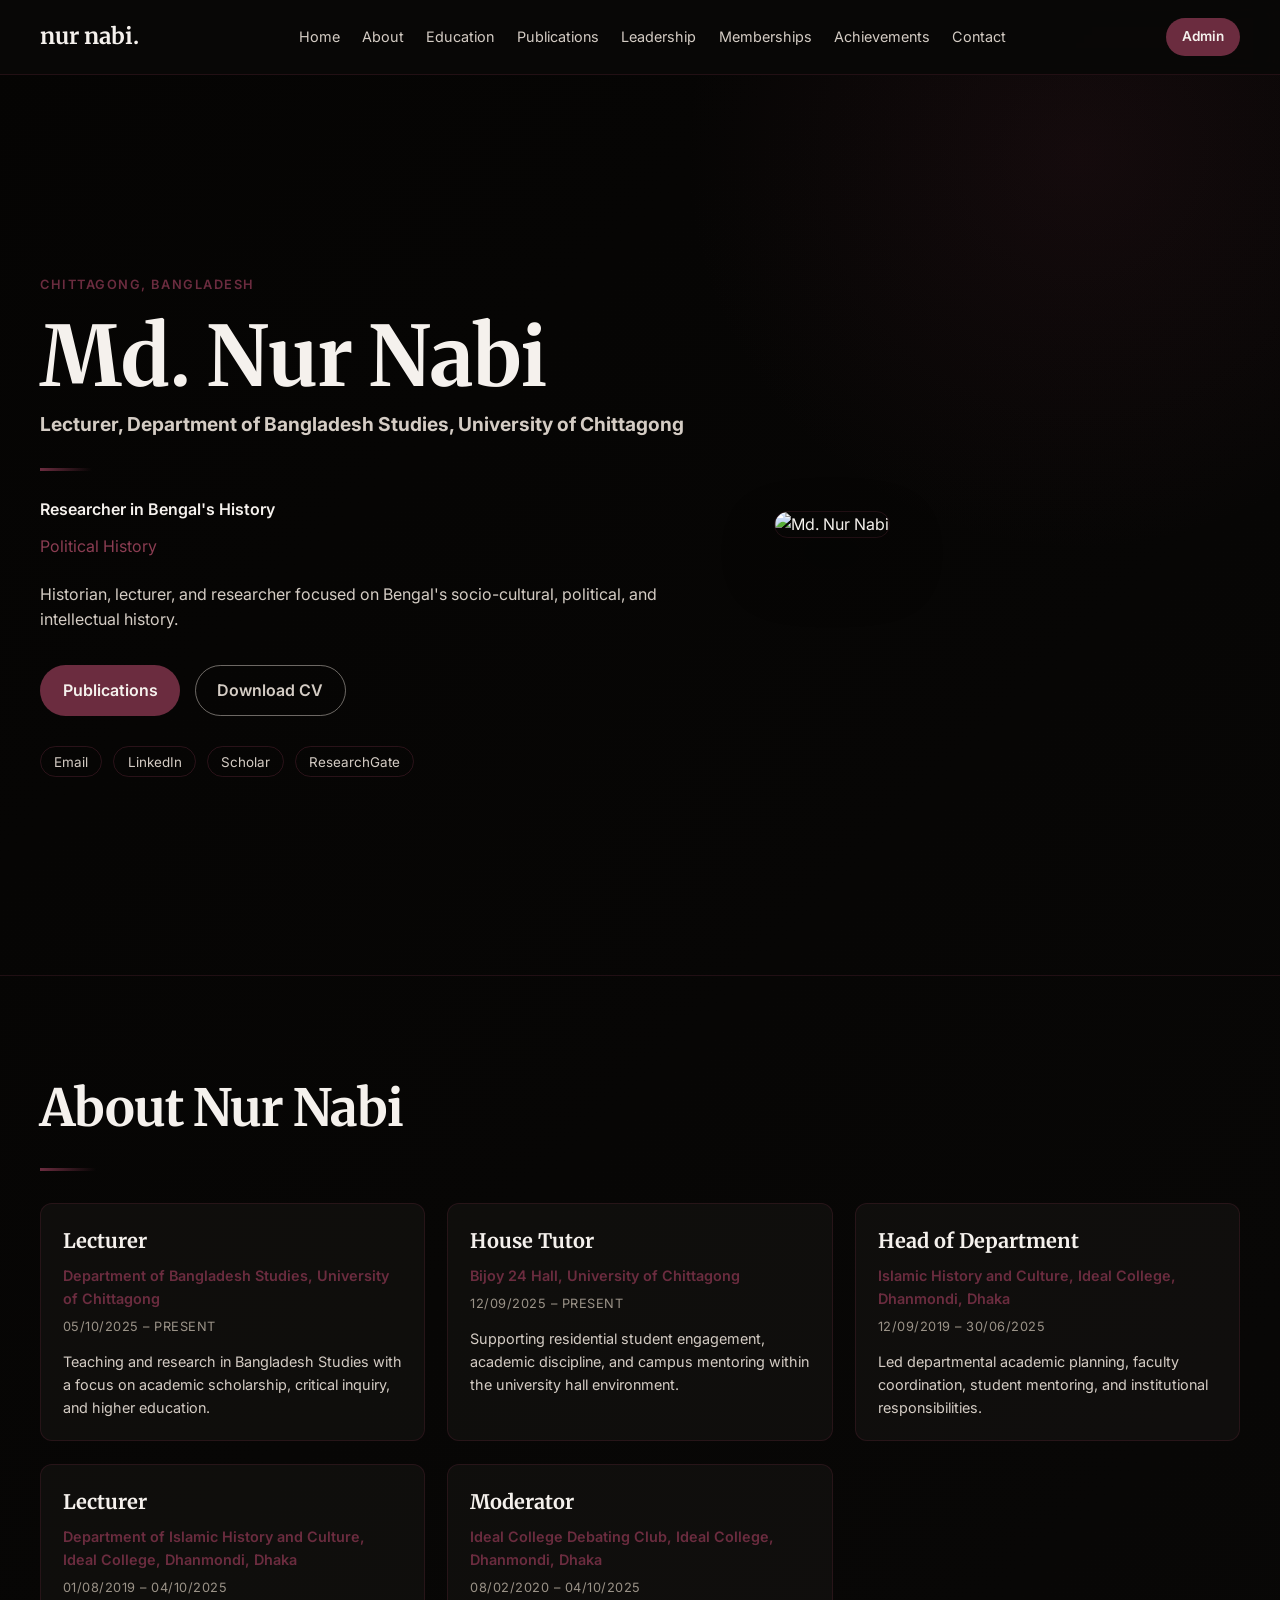
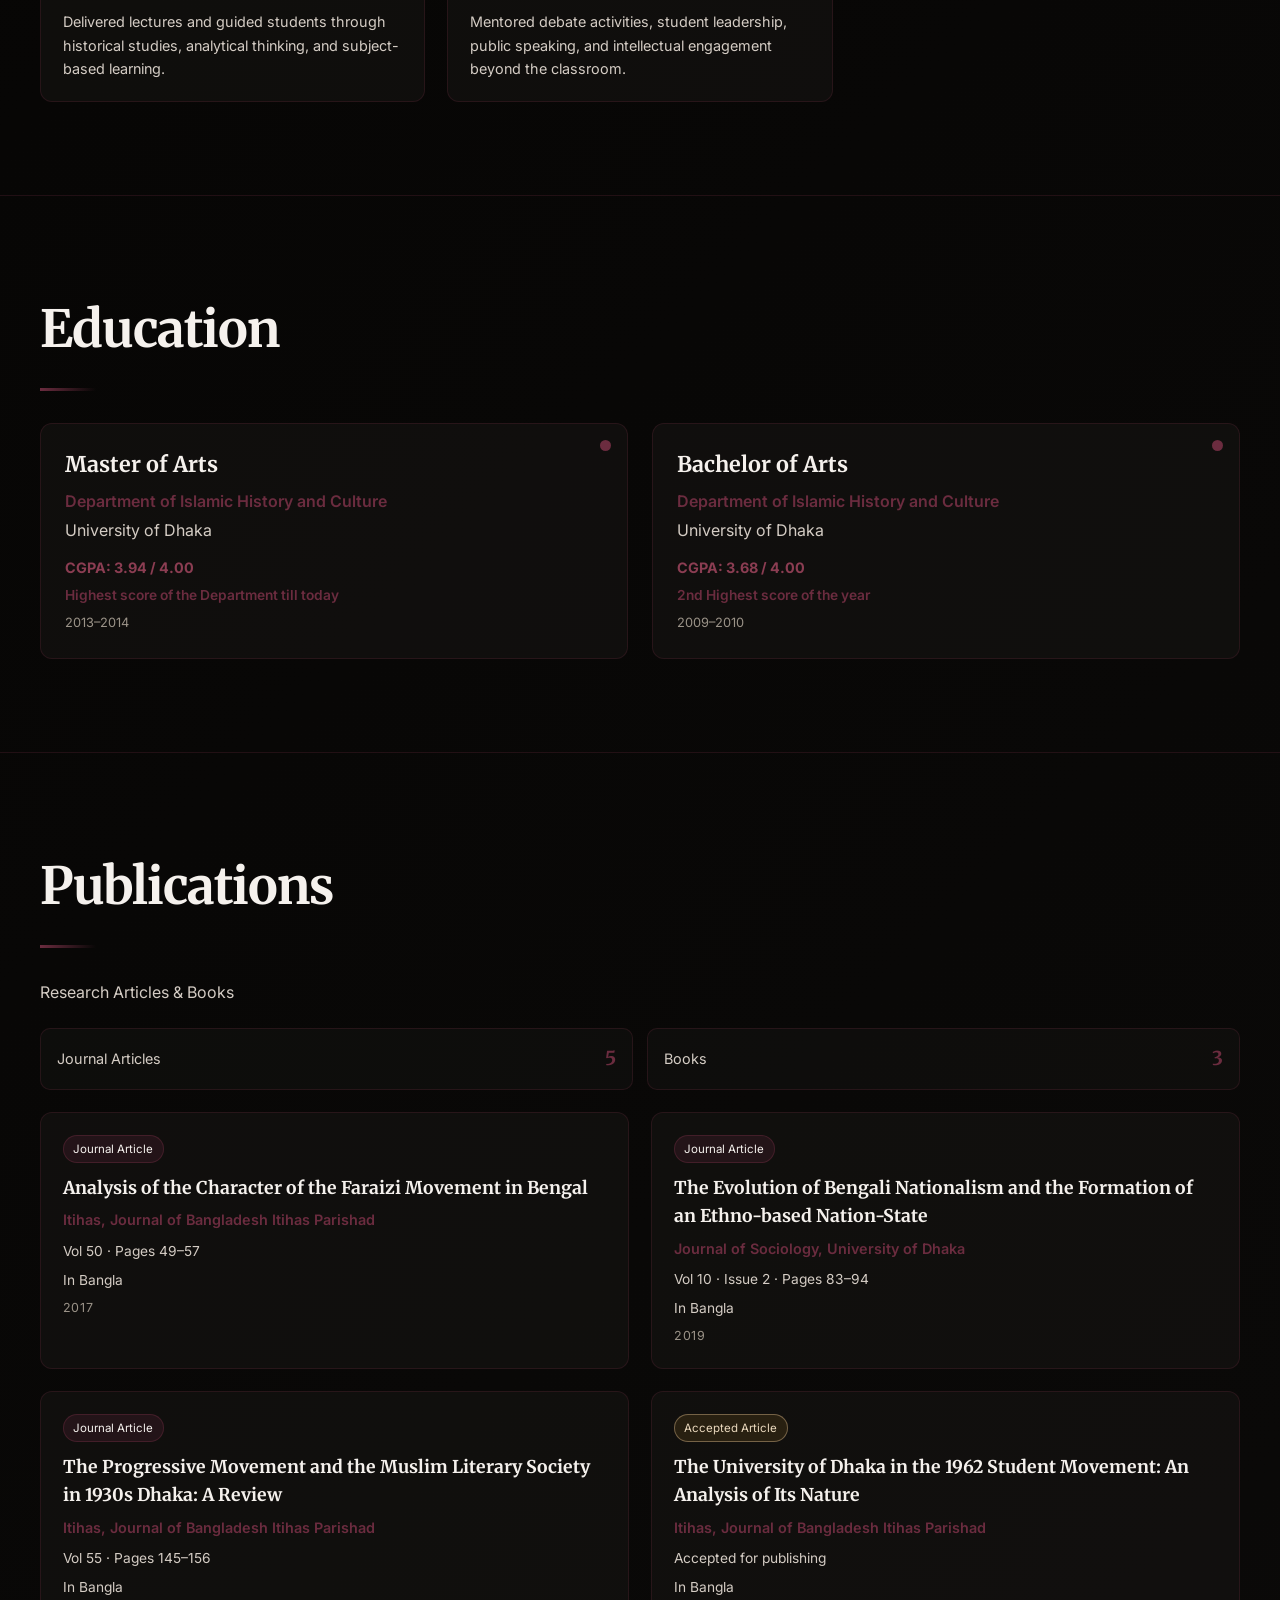
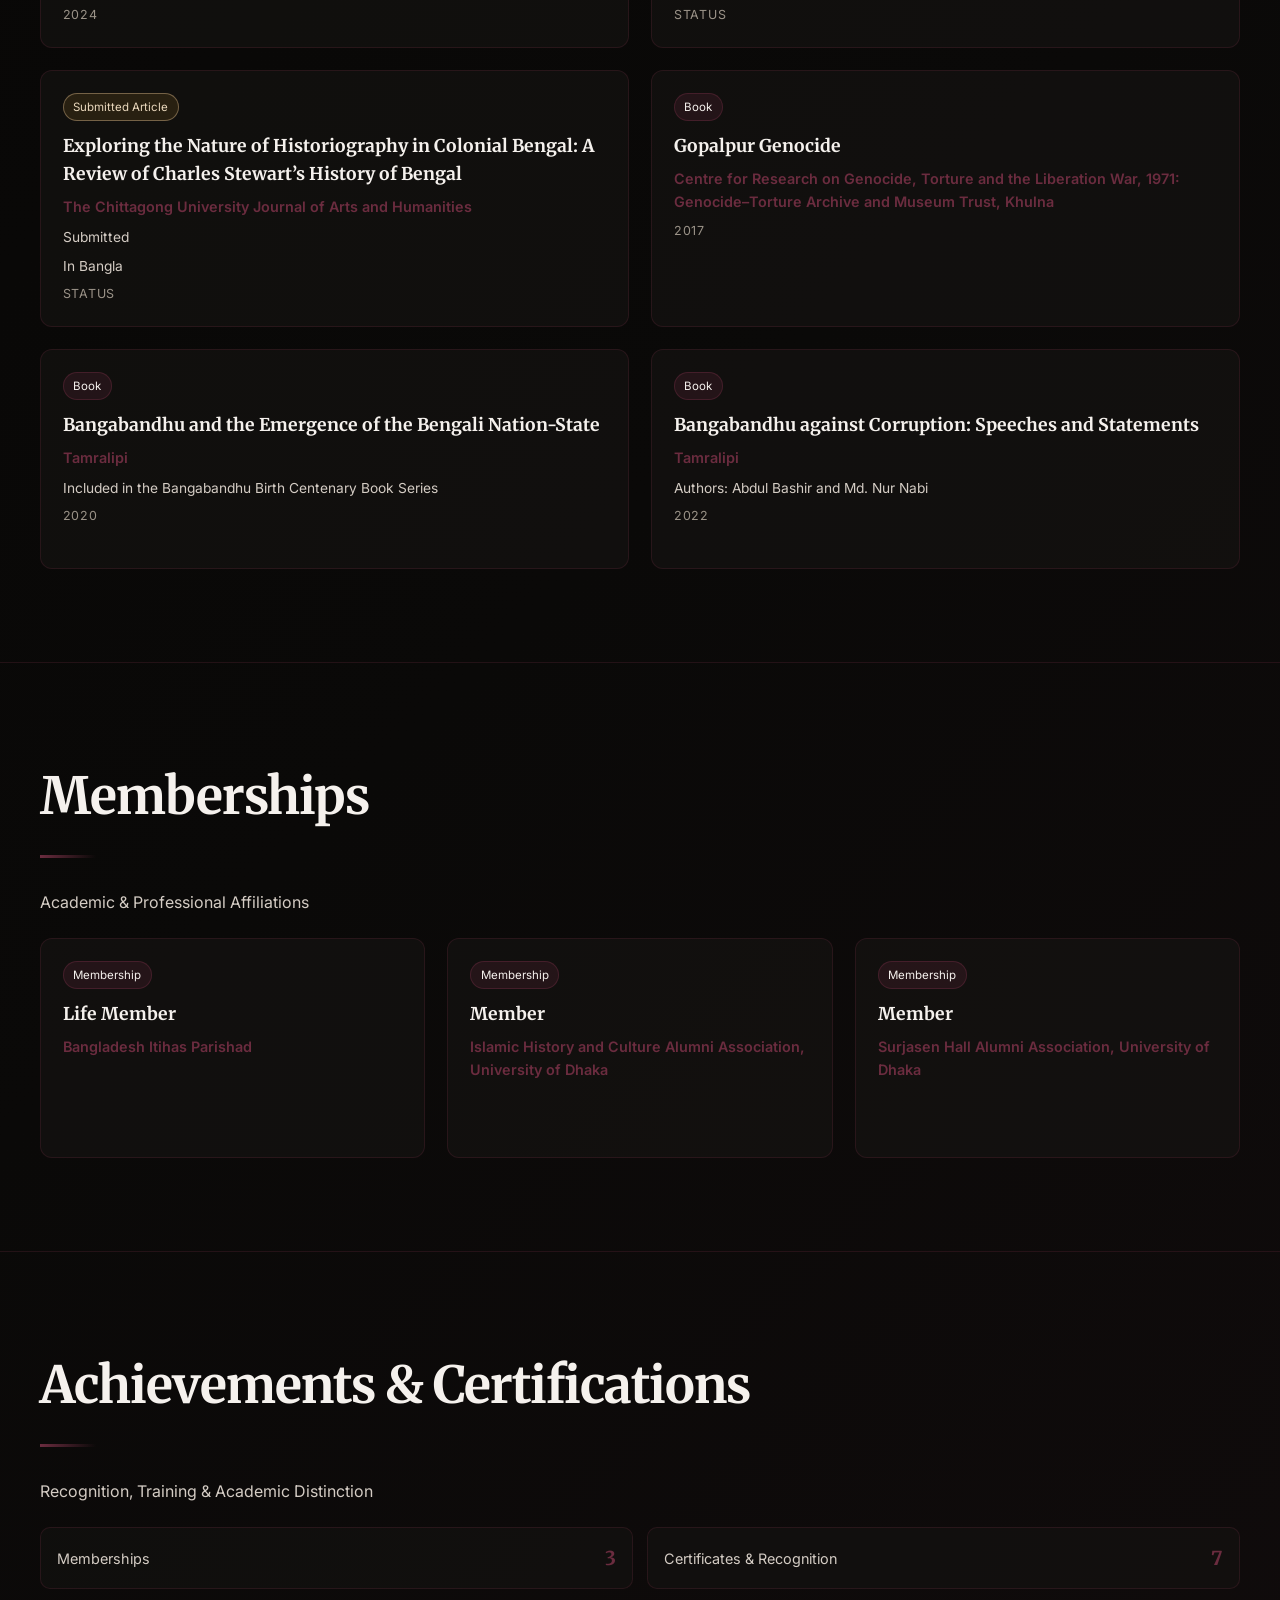
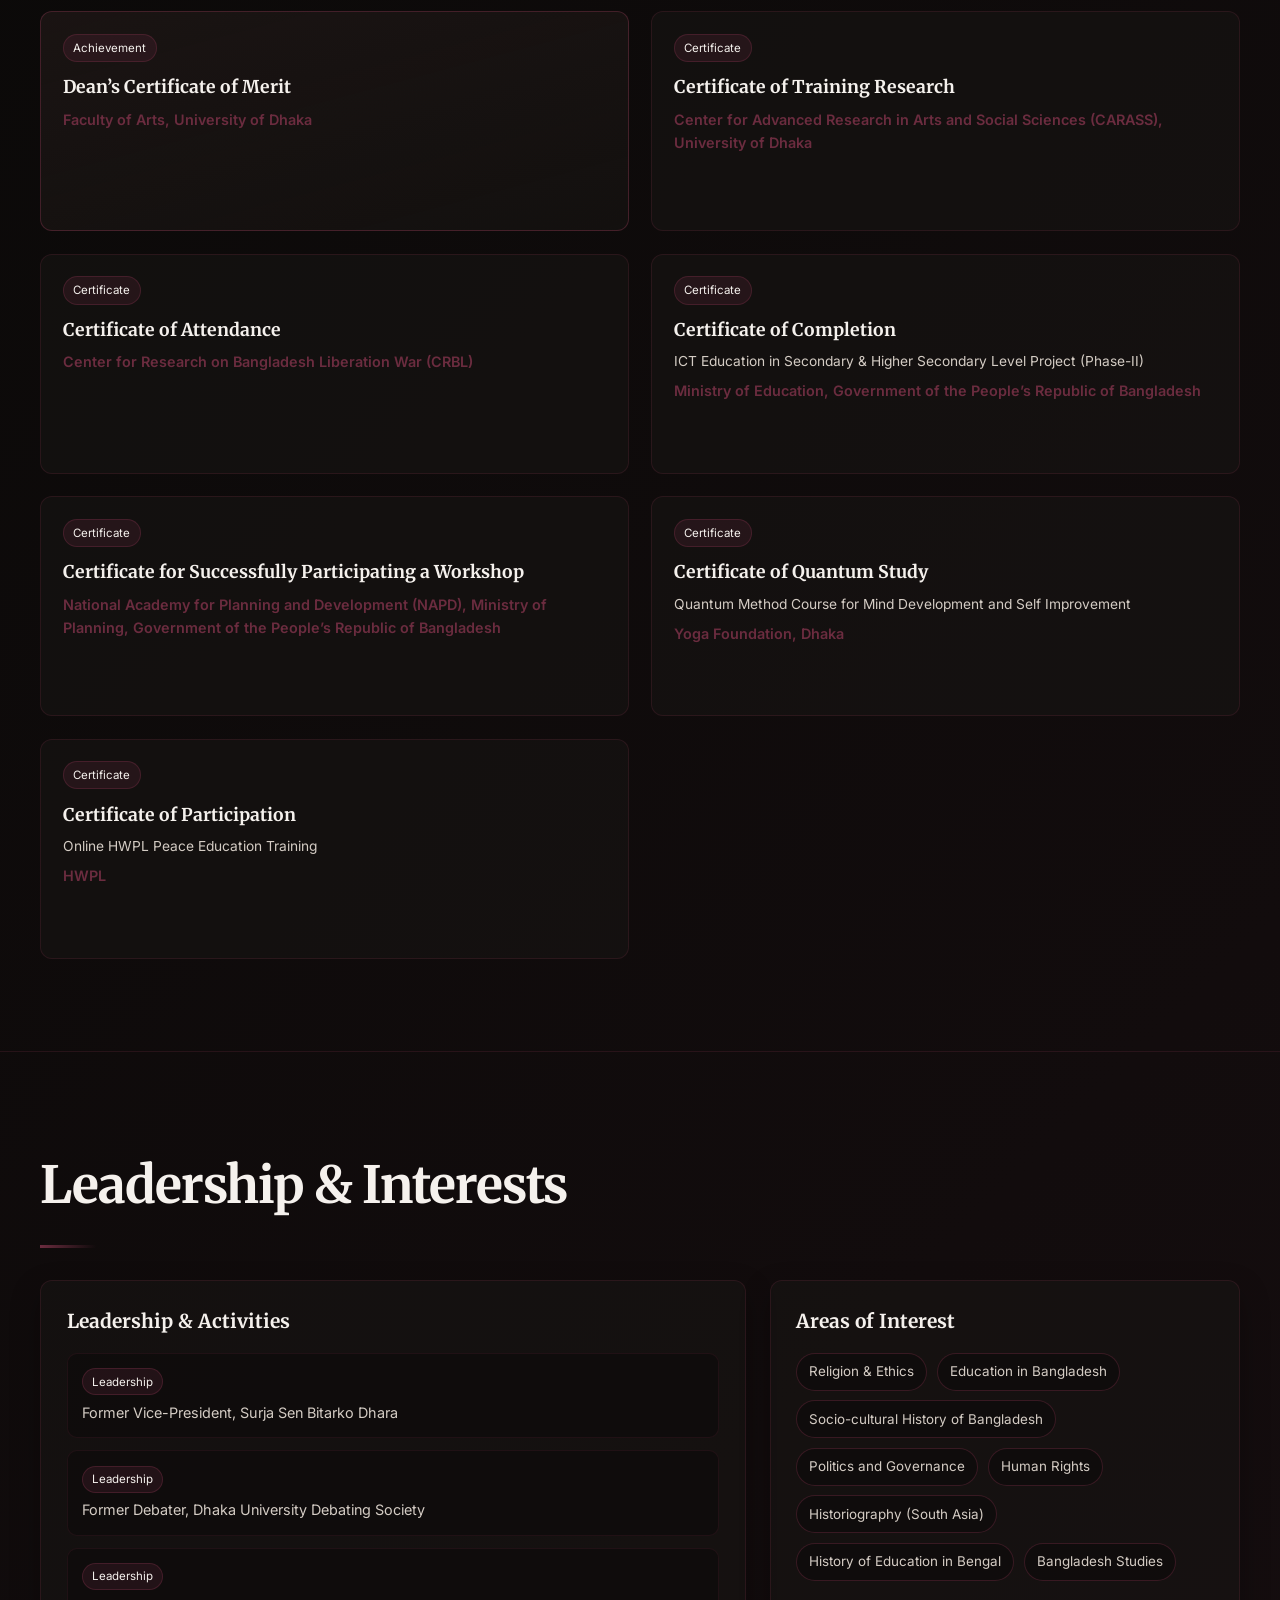
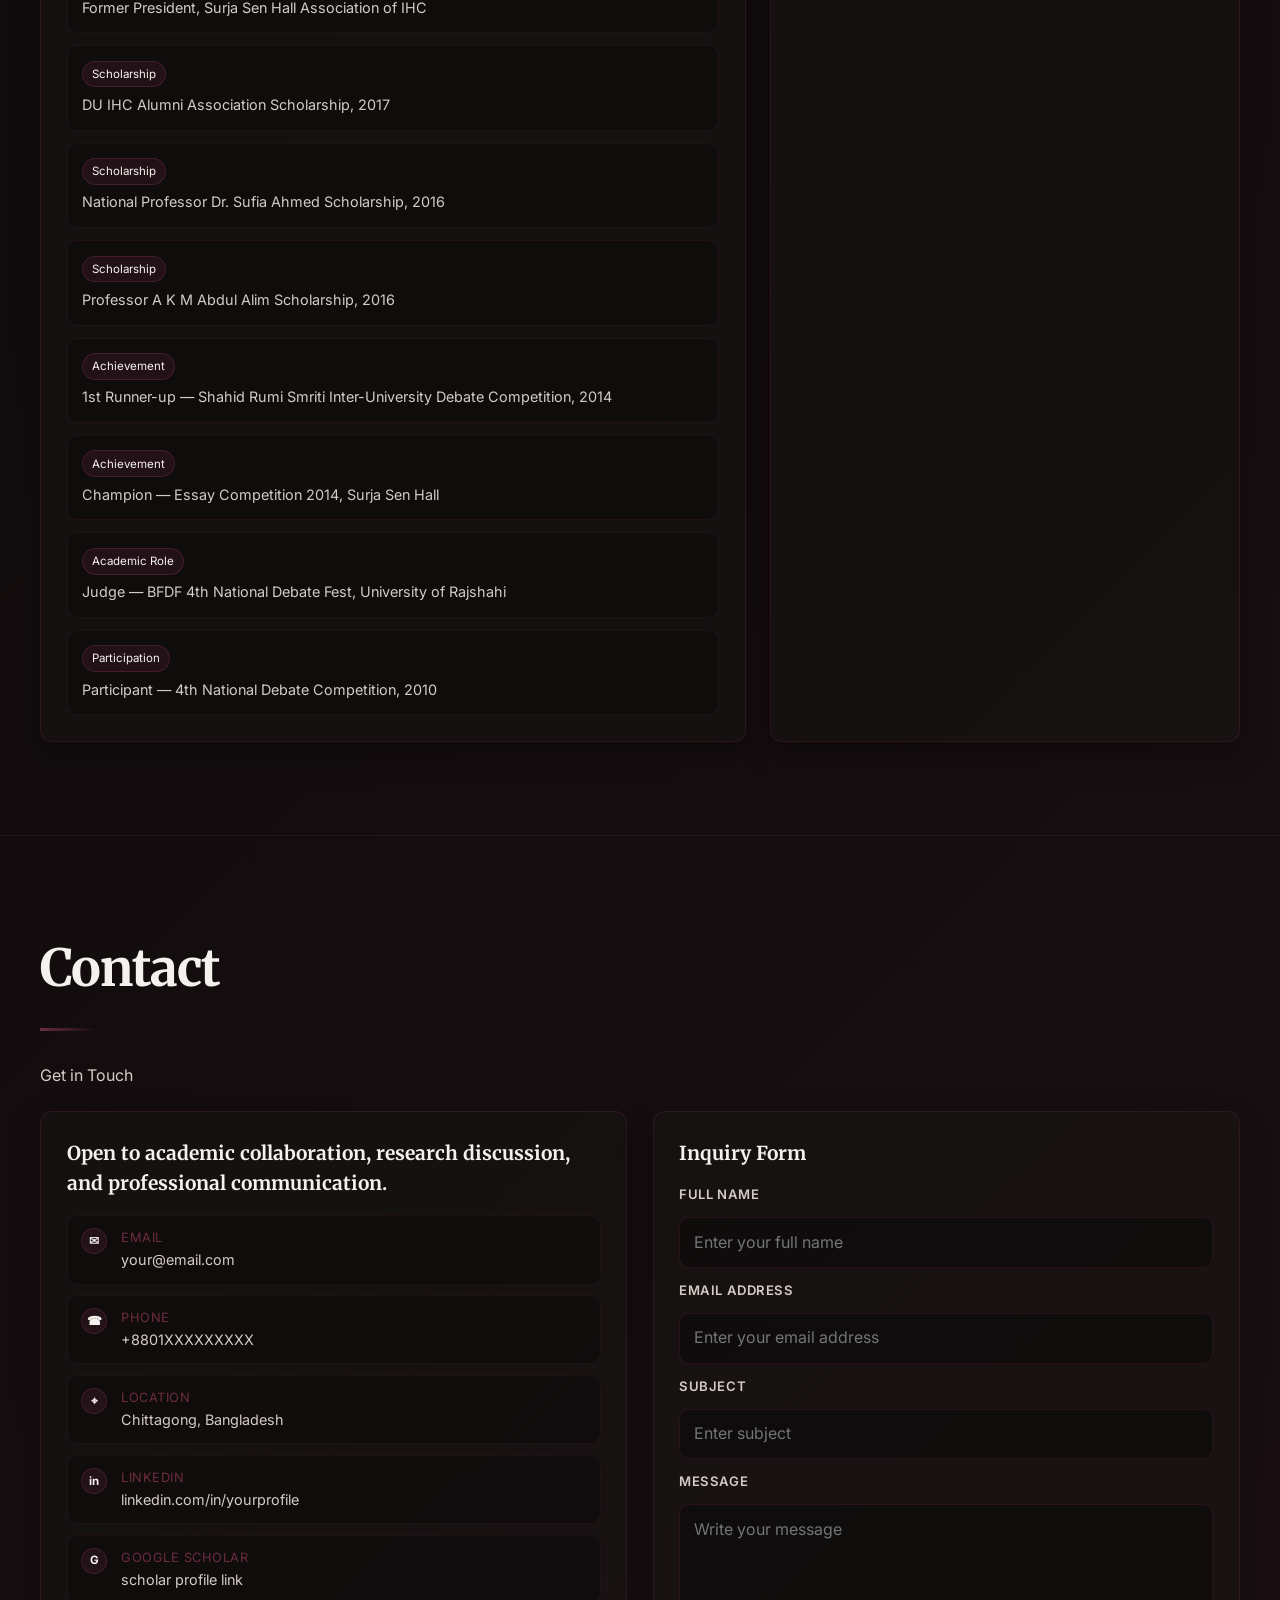
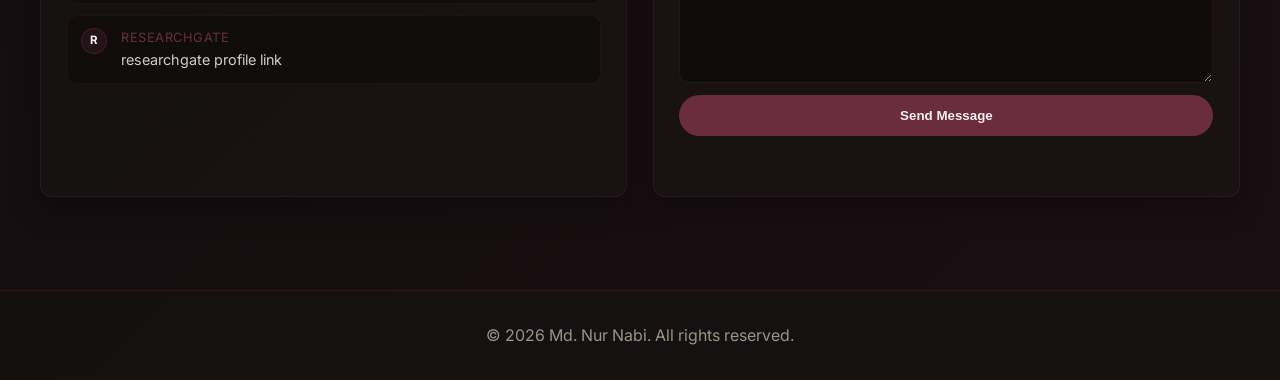
==== commit a1ae7ebc: "update" ====
--- a/index.html
+++ b/index.html
@@ -8,54 +8,43 @@
   <link rel="preconnect" href="https://fonts.googleapis.com" />
   <link rel="preconnect" href="https://fonts.gstatic.com" crossorigin />
   <link href="https://fonts.googleapis.com/css2?family=Inter:wght@300;400;500;600;700&family=Merriweather:wght@400;700&display=swap" rel="stylesheet" />
-  <link rel="stylesheet" href="assets/css/styles.css" />
+  <link rel="stylesheet" href="style.css" />
 </head>
 <body>
-  <!-- Navigation -->
   <nav class="navbar" id="navbar">
-    <div class="navbar__container">
+    <div class="container navbar__container">
       <a href="#home" class="navbar__logo" id="navbar-logo">nur nabi.</a>
-      
+
       <button class="navbar__toggle" id="navbar-toggle" aria-label="Toggle menu">
-        <span></span>
-        <span></span>
-        <span></span>
+        <span></span><span></span><span></span>
       </button>
 
       <ul class="navbar__menu" id="navbar-menu">
-        <li class="navbar__item"><a href="#home" class="navbar__link" data-link="home">Home</a></li>
-        <li class="navbar__item"><a href="#about" class="navbar__link" data-link="about">About</a></li>
-        <li class="navbar__item"><a href="#education" class="navbar__link" data-link="education">Education</a></li>
-        <li class="navbar__item"><a href="#publications" class="navbar__link" data-link="publications">Publications</a></li>
-        <li class="navbar__item"><a href="#experience" class="navbar__link" data-link="experience">Experience</a></li>
-        <li class="navbar__item"><a href="#skills" class="navbar__link" data-link="skills">Memberships</a></li>
-        <li class="navbar__item"><a href="#events" class="navbar__link" data-link="events">Achievements</a></li>
-        <li class="navbar__item"><a href="#contact" class="navbar__link" data-link="contact">Contact</a></li>
+        <li><a href="#home" class="navbar__link" data-nav="home">Home</a></li>
+        <li><a href="#about" class="navbar__link" data-nav="about">About</a></li>
+        <li><a href="#education" class="navbar__link" data-nav="education">Education</a></li>
+        <li><a href="#publications" class="navbar__link" data-nav="publications">Publications</a></li>
+        <li><a href="#experience" class="navbar__link" data-nav="experience">Leadership</a></li>
+        <li><a href="#skills" class="navbar__link" data-nav="skills">Memberships</a></li>
+        <li><a href="#events" class="navbar__link" data-nav="events">Achievements</a></li>
+        <li><a href="#contact" class="navbar__link" data-nav="contact">Contact</a></li>
       </ul>
+
       <a href="admin.html" class="navbar__admin">Admin</a>
     </div>
   </nav>
 
-  <!-- Hero Section -->
-  <section class="hero" id="home" aria-labelledby="hero-name">
+  <header class="hero" id="home" aria-labelledby="hero-name">
     <div class="container">
       <div class="hero__grid">
         <div class="hero__content">
-          <p class="hero__location" id="hero-location">CHITTAGONG, BANGLADESH</p>
-          <h1 class="hero__name" id="hero-name">Md. Nur Nabi</h1>
-          <h2 class="hero__title" id="hero-title">Lecturer, Department of Bangladesh Studies, University of Chittagong</h2>
-          
+          <p class="hero__location" id="hero-location"></p>
+          <h1 class="hero__name" id="hero-name"></h1>
+          <h2 class="hero__title" id="hero-title"></h2>
           <div class="hero__accent"></div>
-          
-          <p class="hero__mainline" id="hero-mainline">Researcher in Bengal's History</p>
-          
-          <p class="hero__dynamic" aria-live="polite">
-            <span id="dynamic-line"></span><span class="hero__cursor" aria-hidden="true"></span>
-          </p>
-
-          <p class="hero__description" id="hero-description">
-            Historian, lecturer, and researcher focused on Bengal's socio-cultural, political, and intellectual history.
-          </p>
+          <p class="hero__mainline" id="hero-mainline"></p>
+          <p class="hero__dynamic" aria-live="polite"><span id="dynamic-line"></span><span class="hero__cursor" aria-hidden="true"></span></p>
+          <p class="hero__description" id="hero-description"></p>
 
           <div class="hero__cta">
             <a id="btn-publications" class="btn btn--primary" href="#publications">Publications</a>
@@ -63,10 +52,10 @@
           </div>
 
           <ul class="social-links">
-            <li><a id="social-email" href="mailto:nurnabi@example.com" class="social-link" aria-label="Email">Email</a></li>
-            <li><a id="social-linkedin" href="#" class="social-link" aria-label="LinkedIn">LinkedIn</a></li>
-            <li><a id="social-scholar" href="#" class="social-link" aria-label="Google Scholar">Scholar</a></li>
-            <li><a id="social-researchgate" href="#" class="social-link" aria-label="ResearchGate">ResearchGate</a></li>
+            <li><a id="social-email" class="social-link" aria-label="Email">Email</a></li>
+            <li><a id="social-linkedin" class="social-link" aria-label="LinkedIn">LinkedIn</a></li>
+            <li><a id="social-scholar" class="social-link" aria-label="Google Scholar">Scholar</a></li>
+            <li><a id="social-researchgate" class="social-link" aria-label="ResearchGate">ResearchGate</a></li>
           </ul>
         </div>
 
@@ -75,320 +64,128 @@
         </div>
       </div>
     </div>
-  </section>
+  </header>
 
-  <!-- About Section -->
-  <section class="section section--about" id="about">
+  <section class="section" id="about">
     <div class="container">
       <div class="section__header">
-        <h2 class="section__title">About Nur Nabi</h2>
+        <h2 class="section__title" id="about-title">About Nur Nabi</h2>
         <div class="section__accent"></div>
       </div>
-      <div class="about__grid" id="about-content">
-        <div class="about__card">
-          <h3 class="about__card-title">Lecturer</h3>
-          <p class="about__card-organization">Department of Bangladesh Studies, University of Chittagong</p>
-          <p class="about__card-date">05/10/2025 – Present</p>
-          <p class="about__card-description">Teaching and research in Bangladesh Studies with a focus on academic scholarship, critical inquiry, and higher education.</p>
-        </div>
-
-        <div class="about__card">
-          <h3 class="about__card-title">House Tutor</h3>
-          <p class="about__card-organization">Bijoy 24 Hall, University of Chittagong</p>
-          <p class="about__card-date">12/09/2025 – Present</p>
-          <p class="about__card-description">Supporting residential student engagement, academic discipline, and campus mentoring within the university hall environment.</p>
-        </div>
-
-        <div class="about__card">
-          <h3 class="about__card-title">Head of Department</h3>
-          <p class="about__card-organization">Islamic History and Culture, Ideal College, Dhanmondi, Dhaka</p>
-          <p class="about__card-date">12/09/2019 – 30/06/2025</p>
-          <p class="about__card-description">Led departmental academic planning, faculty coordination, student mentoring, and institutional responsibilities.</p>
-        </div>
-
-        <div class="about__card">
-          <h3 class="about__card-title">Lecturer</h3>
-          <p class="about__card-organization">Department of Islamic History and Culture, Ideal College, Dhanmondi, Dhaka</p>
-          <p class="about__card-date">01/08/2019 – 04/10/2025</p>
-          <p class="about__card-description">Delivered lectures and guided students through historical studies, analytical thinking, and subject-based learning.</p>
-        </div>
-
-        <div class="about__card">
-          <h3 class="about__card-title">Moderator</h3>
-          <p class="about__card-organization">Ideal College Debating Club, Ideal College, Dhanmondi, Dhaka</p>
-          <p class="about__card-date">08/02/2020 – 04/10/2025</p>
-          <p class="about__card-description">Mentored debate activities, student leadership, public speaking, and intellectual engagement beyond the classroom.</p>
-        </div>
-      </div>
+      <div class="card-grid card-grid--3" id="about-content"></div>
     </div>
   </section>
 
-  <!-- Education Section -->
-  <section class="section section--education" id="education">
+  <section class="section" id="education">
     <div class="container">
       <div class="section__header">
-        <h2 class="section__title">Education</h2>
+        <h2 class="section__title" id="education-title">Education</h2>
         <div class="section__accent"></div>
       </div>
-      <div class="education__timeline" id="education-content">
-        <div class="education__item">
-          <div class="education__marker"></div>
-          <div class="education__content">
-            <h3 class="education__degree">Master of Arts</h3>
-            <p class="education__department">Department of Islamic History and Culture</p>
-            <p class="education__institution">University of Dhaka</p>
-            <div class="education__details">
-              <p class="education__result">CGPA: <span class="education__result-value">3.94 / 4.00</span></p>
-              <p class="education__highlight">Highest score of the Department till today</p>
-              <p class="education__session">2013–2014</p>
-            </div>
-          </div>
-        </div>
-
-        <div class="education__item">
-          <div class="education__marker"></div>
-          <div class="education__content">
-            <h3 class="education__degree">Bachelor of Arts</h3>
-            <p class="education__department">Department of Islamic History and Culture</p>
-            <p class="education__institution">University of Dhaka</p>
-            <div class="education__details">
-              <p class="education__result">CGPA: <span class="education__result-value">3.68 / 4.00</span></p>
-              <p class="education__highlight">2nd Highest score of the year</p>
-              <p class="education__session">2009–2010</p>
-            </div>
-          </div>
-        </div>
-      </div>
+      <div class="education-grid" id="education-content"></div>
     </div>
   </section>
 
-  <!-- Publications Section -->
-  <section class="section section--publications" id="publications">
+  <section class="section" id="publications">
     <div class="container">
       <div class="section__header">
-        <h2 class="section__title">Publications</h2>
+        <h2 class="section__title" id="publications-title">Publications</h2>
         <div class="section__accent"></div>
       </div>
-      <p class="publications__subtitle">Research Articles & Books</p>
+      <p class="section__subtitle" id="publications-subtitle"></p>
+      <div class="summary-strip" id="publications-summary"></div>
+      <div class="publications-grid" id="publications-content"></div>
+    </div>
+  </section>
 
-      <div class="publications__summary" aria-label="Publications summary">
-        <div class="publications__summary-item">
-          <span class="publications__summary-label">Journal Articles</span>
-          <span class="publications__summary-value">5</span>
-        </div>
-        <div class="publications__summary-item">
-          <span class="publications__summary-label">Books</span>
-          <span class="publications__summary-value">3</span>
-        </div>
+  <section class="section" id="skills">
+    <div class="container">
+      <div class="section__header">
+        <h2 class="section__title" id="memberships-title">Memberships</h2>
+        <div class="section__accent"></div>
+      </div>
+      <p class="section__subtitle" id="memberships-subtitle"></p>
+      <div class="membership-grid" id="memberships-content"></div>
+    </div>
+  </section>
+
+  <section class="section" id="events">
+    <div class="container">
+      <div class="section__header">
+        <h2 class="section__title" id="achievements-title">Achievements & Certifications</h2>
+        <div class="section__accent"></div>
+      </div>
+      <p class="section__subtitle" id="achievements-subtitle"></p>
+      <div class="summary-strip" id="achievements-summary"></div>
+      <div class="achievements-grid" id="achievements-content"></div>
+    </div>
+  </section>
+
+  <section class="section" id="experience">
+    <div class="container">
+      <div class="section__header">
+        <h2 class="section__title" id="leadership-title">Leadership & Interests</h2>
+        <div class="section__accent"></div>
       </div>
 
-      <div class="publications-grid" id="publications-content">
-        <article class="publication-card">
-          <div class="publication-card__top">
-            <span class="publication-badge publication-badge--journal">Journal Article</span>
-            <span class="publication-lang">In Bangla</span>
-          </div>
-          <h3 class="publication-title">Analysis of the Character of the Faraizi Movement in Bengal</h3>
-          <p class="publication-source">Itihas, Journal of Bangladesh Itihas Parishad</p>
-          <p class="publication-meta">Volume 50 · Pages 49–57</p>
-          <p class="publication-year">2017</p>
+      <div class="leadership-layout">
+        <article class="panel" aria-labelledby="leadership-activities-title">
+          <h3 class="panel__title" id="leadership-activities-title"></h3>
+          <ul class="leadership-list" id="leadership-content"></ul>
         </article>
 
-        <article class="publication-card">
-          <div class="publication-card__top">
-            <span class="publication-badge publication-badge--journal">Journal Article</span>
-            <span class="publication-lang">In Bangla</span>
-          </div>
-          <h3 class="publication-title">The Evolution of Bengali Nationalism and the Formation of an Ethno-based Nation-State</h3>
-          <p class="publication-source">Journal of Sociology, University of Dhaka</p>
-          <p class="publication-meta">Volume 10 · Issue 2 · Pages 83–94</p>
-          <p class="publication-year">2019</p>
-        </article>
-
-        <article class="publication-card">
-          <div class="publication-card__top">
-            <span class="publication-badge publication-badge--journal">Journal Article</span>
-            <span class="publication-lang">In Bangla</span>
-          </div>
-          <h3 class="publication-title">The Progressive Movement and the Muslim Literary Society in 1930s Dhaka: A Review</h3>
-          <p class="publication-source">Itihas, Journal of Bangladesh Itihas Parishad</p>
-          <p class="publication-meta">Volume 55 · Pages 145–156</p>
-          <p class="publication-year">2024</p>
-        </article>
-
-        <article class="publication-card">
-          <div class="publication-card__top">
-            <span class="publication-badge publication-badge--accepted">Accepted Article</span>
-            <span class="publication-lang">In Bangla</span>
-          </div>
-          <h3 class="publication-title">The University of Dhaka in the 1962 Student Movement: An Analysis of Its Nature</h3>
-          <p class="publication-source">Itihas, Journal of Bangladesh Itihas Parishad</p>
-          <p class="publication-meta">Accepted for publishing</p>
-          <p class="publication-year">Status</p>
-        </article>
-
-        <article class="publication-card">
-          <div class="publication-card__top">
-            <span class="publication-badge publication-badge--submitted">Submitted Article</span>
-            <span class="publication-lang">In Bangla</span>
-          </div>
-          <h3 class="publication-title">Exploring the Nature of Historiography in Colonial Bengal: A Review of Charles Stewart’s History of Bengal</h3>
-          <p class="publication-source">The Chittagong University Journal of Arts and Humanities</p>
-          <p class="publication-meta">Submitted</p>
-          <p class="publication-year">Status</p>
-        </article>
-
-        <article class="publication-card">
-          <div class="publication-card__top">
-            <span class="publication-badge publication-badge--book">Book</span>
-          </div>
-          <h3 class="publication-title">Gopalpur Genocide</h3>
-          <p class="publication-source">Centre for Research on Genocide, Torture and the Liberation War, 1971: Genocide–Torture Archive and Museum Trust, Khulna</p>
-          <p class="publication-year">2017</p>
-        </article>
-
-        <article class="publication-card">
-          <div class="publication-card__top">
-            <span class="publication-badge publication-badge--book">Book</span>
-          </div>
-          <h3 class="publication-title">Bangabandhu and the Emergence of the Bengali Nation-State</h3>
-          <p class="publication-source">Tamralipi</p>
-          <p class="publication-meta">Included in the Bangabandhu Birth Centenary Book Series</p>
-          <p class="publication-year">2020</p>
-        </article>
-
-        <article class="publication-card">
-          <div class="publication-card__top">
-            <span class="publication-badge publication-badge--book">Book</span>
-          </div>
-          <h3 class="publication-title">Bangabandhu against Corruption: Speeches and Statements</h3>
-          <p class="publication-source">Tamralipi</p>
-          <p class="publication-meta">Authors: Abdul Bashir and Md. Nur Nabi</p>
-          <p class="publication-year">2022</p>
+        <article class="panel" aria-labelledby="interests-title">
+          <h3 class="panel__title" id="interests-title"></h3>
+          <div class="interest-chip-wrap" id="interests-content"></div>
         </article>
       </div>
     </div>
   </section>
 
-
-  <!-- Memberships Section -->
-  <section class="section section--skills" id="skills">
+  <section class="section" id="contact">
     <div class="container">
       <div class="section__header">
-        <h2 class="section__title">Memberships</h2>
+        <h2 class="section__title" id="contact-title">Contact</h2>
         <div class="section__accent"></div>
       </div>
-      <p class="memberships__subtitle">Academic & Professional Affiliations</p>
+      <p class="section__subtitle" id="contact-subtitle">Get in Touch</p>
 
-      <div class="membership-grid" id="skills-content">
-        <article class="membership-card">
-          <span class="membership-label">Membership</span>
-          <h3 class="membership-title">Life Member</h3>
-          <p class="membership-org">Bangladesh Itihas Parishad</p>
+      <div class="contact-layout">
+        <article class="panel" aria-labelledby="contact-intro-title">
+          <h3 class="panel__title" id="contact-intro-title"></h3>
+          <ul class="contact-list" id="contact-info-list"></ul>
         </article>
 
-        <article class="membership-card">
-          <span class="membership-label">Membership</span>
-          <h3 class="membership-title">Member</h3>
-          <p class="membership-org">Islamic History and Culture Alumni Association, University of Dhaka</p>
-        </article>
+        <article class="panel" aria-labelledby="contact-form-title">
+          <h3 class="panel__title" id="contact-form-title"></h3>
+          <form class="contact-form" id="contact-form" novalidate>
+            <label class="field-label" for="contact-name">Full Name</label>
+            <input class="field-control" id="contact-name" name="name" type="text" required placeholder="Enter your full name" />
 
-        <article class="membership-card">
-          <span class="membership-label">Membership</span>
-          <h3 class="membership-title">Member</h3>
-          <p class="membership-org">Surjasen Hall Alumni Association, University of Dhaka</p>
+            <label class="field-label" for="contact-email">Email Address</label>
+            <input class="field-control" id="contact-email" name="email" type="email" required placeholder="Enter your email address" />
+
+            <label class="field-label" for="contact-subject">Subject</label>
+            <input class="field-control" id="contact-subject" name="subject" type="text" required placeholder="Enter subject" />
+
+            <label class="field-label" for="contact-message">Message</label>
+            <textarea class="field-control field-control--textarea" id="contact-message" name="message" required placeholder="Write your message" rows="6"></textarea>
+
+            <button type="submit" class="btn btn--primary">Send Message</button>
+            <p class="form-status" id="contact-form-status" aria-live="polite"></p>
+          </form>
         </article>
       </div>
     </div>
   </section>
 
-  <!-- Achievements Section -->
-  <section class="section section--events" id="events">
-    <div class="container">
-      <div class="section__header">
-        <h2 class="section__title">Achievements & Certifications</h2>
-        <div class="section__accent"></div>
-      </div>
-      <p class="achievements__subtitle">Recognition, Training & Academic Distinction</p>
-
-      <div class="achievements__summary" aria-label="Recognition summary">
-        <div class="achievements__summary-item">
-          <span class="achievements__summary-label">Memberships</span>
-          <span class="achievements__summary-value">3</span>
-        </div>
-        <div class="achievements__summary-item">
-          <span class="achievements__summary-label">Certificates & Recognition</span>
-          <span class="achievements__summary-value">7</span>
-        </div>
-      </div>
-
-      <div class="achievements-grid" id="events-content">
-        <article class="achievement-card achievement-card--featured">
-          <span class="achievement-badge">Achievement</span>
-          <h3 class="achievement-title">Dean’s Certificate of Merit</h3>
-          <p class="achievement-institution">Faculty of Arts, University of Dhaka</p>
-        </article>
-
-        <article class="achievement-card">
-          <span class="achievement-badge">Certificate</span>
-          <h3 class="achievement-title">Certificate of Training Research</h3>
-          <p class="achievement-institution">Center for Advanced Research in Arts and Social Sciences (CARASS), University of Dhaka</p>
-        </article>
-
-        <article class="achievement-card">
-          <span class="achievement-badge">Certificate</span>
-          <h3 class="achievement-title">Certificate of Attendance</h3>
-          <p class="achievement-institution">Center for Research on Bangladesh Liberation War (CRBL)</p>
-        </article>
-
-        <article class="achievement-card">
-          <span class="achievement-badge">Certificate</span>
-          <h3 class="achievement-title">Certificate of Completion</h3>
-          <p class="achievement-program">ICT Education in Secondary & Higher Secondary Level Project (Phase-II)</p>
-          <p class="achievement-institution">Ministry of Education, Government of the People’s Republic of Bangladesh</p>
-        </article>
-
-        <article class="achievement-card">
-          <span class="achievement-badge">Certificate</span>
-          <h3 class="achievement-title">Certificate for Successfully Participating a Workshop</h3>
-          <p class="achievement-institution">National Academy for Planning and Development (NAPD), Ministry of Planning, Government of the People’s Republic of Bangladesh</p>
-        </article>
-
-        <article class="achievement-card">
-          <span class="achievement-badge">Certificate</span>
-          <h3 class="achievement-title">Certificate of Quantum Study</h3>
-          <p class="achievement-program">Quantum Method Course for Mind Development and Self Improvement</p>
-          <p class="achievement-institution">Yoga Foundation, Dhaka</p>
-        </article>
-
-        <article class="achievement-card">
-          <span class="achievement-badge">Certificate</span>
-          <h3 class="achievement-title">Certificate of Participation</h3>
-          <p class="achievement-program">Online HWPL Peace Education Training</p>
-          <p class="achievement-institution">HWPL</p>
-        </article>
-      </div>
-    </div>
-  </section>
-
-  <!-- Contact Section -->
-  <section class="section section--contact" id="contact">
-    <div class="container">
-      <h2 class="section__title">Contact</h2>
-      <div class="section__content" id="contact-content">
-        <p>Contact information and form will be here.</p>
-      </div>
-    </div>
-  </section>
-
-  <!-- Footer -->
   <footer class="footer">
     <div class="container">
-      <p>&copy; 2025 Md. Nur Nabi. All rights reserved.</p>
+      <p id="footer-text"></p>
     </div>
   </footer>
 
-  <script src="assets/js/portfolio-data.js"></script>
-  <script src="assets/js/main.js"></script>
+  <script src="data.js"></script>
+  <script src="script.js"></script>
 </body>
 </html>
--- a/style.css
+++ b/style.css
@@ -0,0 +1,699 @@
+:root {
+  --bg-dark: #0a0908;
+  --bg-darker: #050403;
+  --surface: rgba(26, 24, 21, 0.48);
+  --surface-soft: rgba(10, 9, 8, 0.5);
+  --accent: #6b2c3f;
+  --accent-light: #8b3d52;
+  --text-primary: #f5f1ed;
+  --text-secondary: #d4ccc4;
+  --text-muted: #9b9388;
+  --border: rgba(107, 44, 63, 0.26);
+  --radius: 12px;
+  --shadow: 0 12px 30px rgba(0, 0, 0, 0.28);
+  --transition: all 0.28s cubic-bezier(0.25, 0.46, 0.45, 0.94);
+}
+
+* {
+  box-sizing: border-box;
+  margin: 0;
+  padding: 0;
+}
+
+html {
+  scroll-behavior: smooth;
+}
+
+body {
+  font-family: "Inter", sans-serif;
+  color: var(--text-primary);
+  background: linear-gradient(135deg, var(--bg-darker) 0%, var(--bg-dark) 45%, #1a0f12 100%);
+  line-height: 1.6;
+  overflow-x: hidden;
+}
+
+.container {
+  width: min(1200px, 100% - 3rem);
+  margin-inline: auto;
+}
+
+.section {
+  padding: 5.8rem 0;
+  border-top: 1px solid var(--border);
+}
+
+.section__header {
+  margin-bottom: 2rem;
+}
+
+.section__title {
+  font-family: "Merriweather", serif;
+  font-size: clamp(2rem, 5vw, 3.2rem);
+  letter-spacing: -0.02em;
+  margin-bottom: 1.1rem;
+}
+
+.section__accent {
+  width: 56px;
+  height: 3px;
+  background: linear-gradient(90deg, var(--accent), transparent 100%);
+}
+
+.section__subtitle {
+  color: var(--text-secondary);
+  margin-bottom: 1.4rem;
+}
+
+.panel {
+  background: var(--surface);
+  border: 1px solid var(--border);
+  border-radius: var(--radius);
+  box-shadow: var(--shadow);
+  padding: 1.6rem;
+}
+
+.panel__title {
+  font-family: "Merriweather", serif;
+  font-size: 1.2rem;
+  margin-bottom: 1rem;
+}
+
+.navbar {
+  position: sticky;
+  top: 0;
+  z-index: 1000;
+  padding: 1.1rem 0;
+  background: rgba(10, 9, 8, 0.85);
+  border-bottom: 1px solid var(--border);
+  backdrop-filter: blur(10px);
+}
+
+.navbar__container {
+  display: flex;
+  align-items: center;
+  justify-content: space-between;
+  gap: 1rem;
+}
+
+.navbar__logo {
+  color: var(--text-primary);
+  text-decoration: none;
+  font-family: "Merriweather", serif;
+  font-size: 1.4rem;
+  font-weight: 700;
+}
+
+.navbar__menu {
+  display: flex;
+  list-style: none;
+  gap: 1.4rem;
+  align-items: center;
+}
+
+.navbar__link {
+  color: var(--text-secondary);
+  text-decoration: none;
+  font-size: 0.9rem;
+  position: relative;
+  transition: var(--transition);
+}
+
+.navbar__link::after {
+  content: "";
+  position: absolute;
+  left: 0;
+  bottom: -4px;
+  width: 0;
+  height: 2px;
+  background: var(--accent);
+  transition: var(--transition);
+}
+
+.navbar__link:hover {
+  color: var(--text-primary);
+}
+
+.navbar__link:hover::after {
+  width: 100%;
+}
+
+.navbar__admin {
+  text-decoration: none;
+  color: var(--text-primary);
+  background: var(--accent);
+  padding: 0.52rem 1rem;
+  border-radius: 999px;
+  font-size: 0.85rem;
+  font-weight: 600;
+  transition: var(--transition);
+}
+
+.navbar__admin:hover {
+  background: var(--accent-light);
+  transform: translateY(-2px);
+}
+
+.navbar__toggle {
+  display: none;
+  border: 0;
+  background: transparent;
+  flex-direction: column;
+  gap: 0.3rem;
+  cursor: pointer;
+}
+
+.navbar__toggle span {
+  width: 24px;
+  height: 2px;
+  background: var(--text-primary);
+}
+
+.hero {
+  min-height: 100vh;
+  display: flex;
+  align-items: center;
+  position: relative;
+  overflow: hidden;
+  padding: 4rem 0;
+}
+
+.hero::before {
+  content: "";
+  position: absolute;
+  width: 800px;
+  height: 800px;
+  right: -200px;
+  top: -320px;
+  background: radial-gradient(circle, rgba(107, 44, 63, 0.14), transparent 70%);
+  pointer-events: none;
+}
+
+.hero__grid {
+  display: grid;
+  grid-template-columns: 1.18fr 0.82fr;
+  align-items: center;
+  gap: 4rem;
+}
+
+.hero__location {
+  color: var(--accent);
+  text-transform: uppercase;
+  font-size: 0.8rem;
+  letter-spacing: 0.12em;
+  margin-bottom: 1rem;
+  font-weight: 600;
+}
+
+.hero__name {
+  font-family: "Merriweather", serif;
+  font-size: clamp(3rem, 8vw, 5.2rem);
+  line-height: 1.08;
+  margin-bottom: 0.45rem;
+}
+
+.hero__title {
+  color: var(--text-secondary);
+  font-size: clamp(1rem, 2vw, 1.2rem);
+  margin-bottom: 1.8rem;
+  max-width: 62ch;
+}
+
+.hero__accent {
+  width: 52px;
+  height: 3px;
+  background: linear-gradient(90deg, var(--accent), transparent);
+  margin-bottom: 1.6rem;
+}
+
+.hero__mainline {
+  font-weight: 600;
+  margin-bottom: 0.7rem;
+}
+
+.hero__dynamic {
+  color: var(--accent-light);
+  min-height: 1.4em;
+  margin-bottom: 1.4rem;
+}
+
+.hero__cursor {
+  animation: blink 0.9s step-end infinite;
+}
+
+@keyframes blink {
+  0%, 49% { opacity: 1; }
+  50%, 100% { opacity: 0; }
+}
+
+.hero__description {
+  color: var(--text-secondary);
+  max-width: 66ch;
+  margin-bottom: 2rem;
+}
+
+.hero__cta {
+  display: flex;
+  gap: 0.9rem;
+  margin-bottom: 2rem;
+  flex-wrap: wrap;
+}
+
+.btn {
+  border: 1px solid transparent;
+  border-radius: 999px;
+  padding: 0.75rem 1.35rem;
+  display: inline-flex;
+  align-items: center;
+  justify-content: center;
+  text-decoration: none;
+  cursor: pointer;
+  font-weight: 600;
+  transition: var(--transition);
+}
+
+.btn--primary {
+  background: var(--accent);
+  color: var(--text-primary);
+}
+
+.btn--primary:hover {
+  background: var(--accent-light);
+  transform: translateY(-2px);
+  box-shadow: 0 10px 24px rgba(107, 44, 63, 0.28);
+}
+
+.btn--secondary {
+  color: var(--text-secondary);
+  border-color: rgba(212, 204, 196, 0.5);
+}
+
+.btn--secondary:hover {
+  border-color: var(--accent);
+  color: var(--accent-light);
+  background: rgba(107, 44, 63, 0.12);
+}
+
+.social-links {
+  display: flex;
+  list-style: none;
+  gap: 0.7rem;
+  flex-wrap: wrap;
+}
+
+.social-link {
+  color: var(--text-secondary);
+  border: 1px solid rgba(107, 44, 63, 0.36);
+  text-decoration: none;
+  border-radius: 999px;
+  padding: 0.42rem 0.82rem;
+  font-size: 0.84rem;
+  transition: var(--transition);
+}
+
+.social-link:hover {
+  color: var(--text-primary);
+  border-color: var(--accent);
+  background: rgba(107, 44, 63, 0.12);
+}
+
+.hero__image img {
+  width: 100%;
+  max-width: 420px;
+  border-radius: 20px;
+  border: 1px solid var(--border);
+  box-shadow: 0 28px 56px rgba(0, 0, 0, 0.46);
+  aspect-ratio: 3/4;
+  object-fit: cover;
+}
+
+.card-grid {
+  display: grid;
+  gap: 1.4rem;
+}
+
+.card-grid--3 {
+  grid-template-columns: repeat(3, minmax(0, 1fr));
+}
+
+.info-card {
+  background: var(--surface);
+  border: 1px solid var(--border);
+  border-radius: var(--radius);
+  padding: 1.35rem;
+  transition: var(--transition);
+}
+
+.info-card:hover {
+  border-color: rgba(107, 44, 63, 0.62);
+  box-shadow: 0 10px 24px rgba(107, 44, 63, 0.18);
+  transform: translateY(-3px);
+}
+
+.info-card__title {
+  font-family: "Merriweather", serif;
+  font-size: 1.25rem;
+  margin-bottom: 0.4rem;
+}
+
+.info-card__subtitle {
+  color: var(--accent);
+  font-size: 0.9rem;
+  margin-bottom: 0.45rem;
+  font-weight: 600;
+}
+
+.info-card__meta {
+  color: var(--text-muted);
+  font-size: 0.8rem;
+  margin-bottom: 0.75rem;
+  text-transform: uppercase;
+  letter-spacing: 0.04em;
+}
+
+.info-card__text {
+  color: var(--text-secondary);
+  font-size: 0.9rem;
+}
+
+.education-grid {
+  display: grid;
+  grid-template-columns: repeat(2, minmax(0, 1fr));
+  gap: 1.5rem;
+}
+
+.education-card {
+  position: relative;
+  background: var(--surface);
+  border: 1px solid var(--border);
+  border-radius: var(--radius);
+  padding: 1.5rem;
+  transition: var(--transition);
+}
+
+.education-card::before {
+  content: "";
+  width: 11px;
+  height: 11px;
+  border-radius: 50%;
+  background: var(--accent);
+  position: absolute;
+  top: 1rem;
+  right: 1rem;
+}
+
+.education-card:hover { transform: translateY(-3px); border-color: rgba(107,44,63,0.62); }
+
+.education-card__degree { font-family: "Merriweather", serif; font-size: 1.35rem; margin-bottom: 0.4rem; }
+.education-card__department { color: var(--accent); font-weight: 600; margin-bottom: 0.2rem; }
+.education-card__institution { color: var(--text-secondary); margin-bottom: 0.75rem; }
+.education-card__result { color: var(--text-secondary); font-size: 0.9rem; }
+.education-card__result strong { color: var(--accent-light); }
+.education-card__highlight { color: var(--accent); font-size: 0.86rem; font-weight: 600; margin-top: 0.35rem; }
+.education-card__session { color: var(--text-muted); font-size: 0.8rem; margin-top: 0.45rem; text-transform: uppercase; }
+
+.summary-strip {
+  display: grid;
+  grid-template-columns: repeat(2, minmax(0, 1fr));
+  gap: 0.9rem;
+  margin-bottom: 1.4rem;
+}
+
+.summary-chip {
+  background: rgba(26, 24, 21, 0.38);
+  border: 1px solid var(--border);
+  border-radius: 10px;
+  padding: 0.9rem 1rem;
+  display: flex;
+  justify-content: space-between;
+  align-items: center;
+}
+
+.summary-chip__label { color: var(--text-secondary); font-size: 0.9rem; }
+.summary-chip__value { color: var(--accent); font-family: "Merriweather", serif; font-weight: 700; font-size: 1.2rem; }
+
+.publications-grid,
+.membership-grid,
+.achievements-grid {
+  display: grid;
+  gap: 1.4rem;
+}
+
+.publications-grid { grid-template-columns: repeat(2, minmax(0, 1fr)); }
+.membership-grid { grid-template-columns: repeat(3, minmax(0, 1fr)); }
+.achievements-grid { grid-template-columns: repeat(2, minmax(0, 1fr)); }
+
+.pub-card,
+.membership-card,
+.achievement-card {
+  background: var(--surface);
+  border: 1px solid var(--border);
+  border-radius: var(--radius);
+  padding: 1.35rem;
+  transition: var(--transition);
+  min-height: 220px;
+}
+
+.pub-card:hover,
+.membership-card:hover,
+.achievement-card:hover {
+  border-color: rgba(107, 44, 63, 0.62);
+  box-shadow: 0 10px 24px rgba(107, 44, 63, 0.18);
+  transform: translateY(-3px);
+}
+
+.badge {
+  display: inline-flex;
+  border-radius: 999px;
+  padding: 0.24rem 0.6rem;
+  font-size: 0.72rem;
+  border: 1px solid rgba(107, 44, 63, 0.45);
+  background: rgba(107, 44, 63, 0.22);
+  color: var(--text-primary);
+  margin-bottom: 0.7rem;
+}
+
+.badge--alt {
+  background: rgba(128, 96, 32, 0.22);
+  border-color: rgba(201, 169, 127, 0.48);
+  color: #ead8bd;
+}
+
+.pub-card__title,
+.achievement-card__title,
+.membership-card__title {
+  font-family: "Merriweather", serif;
+  margin-bottom: 0.4rem;
+  font-size: 1.1rem;
+}
+
+.pub-card__source,
+.membership-card__org,
+.achievement-card__institution {
+  color: var(--accent);
+  font-size: 0.9rem;
+  font-weight: 600;
+  margin-bottom: 0.5rem;
+}
+
+.pub-card__meta,
+.achievement-card__program,
+.membership-card__meta {
+  color: var(--text-secondary);
+  font-size: 0.86rem;
+  margin-bottom: 0.45rem;
+}
+
+.pub-card__year,
+.achievement-card__year,
+.membership-card__year {
+  margin-top: auto;
+  color: var(--text-muted);
+  text-transform: uppercase;
+  letter-spacing: 0.06em;
+  font-size: 0.78rem;
+}
+
+.achievement-card--featured {
+  border-color: rgba(107,44,63,0.55);
+  background: linear-gradient(165deg, rgba(32,24,23,0.72), rgba(26,24,21,0.45));
+}
+
+.leadership-layout {
+  display: grid;
+  grid-template-columns: 1.2fr 0.8fr;
+  gap: 1.5rem;
+}
+
+.leadership-list {
+  list-style: none;
+  display: grid;
+  gap: 0.75rem;
+}
+
+.leadership-item {
+  border: 1px solid rgba(107,44,63,0.2);
+  background: var(--surface-soft);
+  border-radius: 10px;
+  padding: 0.85rem 0.9rem;
+}
+
+.leadership-item__label {
+  display: inline-flex;
+  padding: 0.2rem 0.56rem;
+  border-radius: 999px;
+  background: rgba(107,44,63,0.22);
+  border: 1px solid rgba(107,44,63,0.45);
+  font-size: 0.72rem;
+  margin-bottom: 0.35rem;
+}
+
+.leadership-item__text { color: var(--text-secondary); font-size: 0.9rem; }
+
+.interest-chip-wrap { display: flex; flex-wrap: wrap; gap: 0.6rem; }
+.interest-chip {
+  border: 1px solid rgba(107,44,63,0.45);
+  background: var(--surface-soft);
+  color: var(--text-secondary);
+  border-radius: 999px;
+  padding: 0.45rem 0.75rem;
+  font-size: 0.84rem;
+}
+
+.contact-layout {
+  display: grid;
+  grid-template-columns: repeat(2, minmax(0, 1fr));
+  gap: 1.6rem;
+}
+
+.contact-list {
+  list-style: none;
+  display: grid;
+  gap: 0.65rem;
+}
+
+.contact-row {
+  display: grid;
+  grid-template-columns: 28px 1fr;
+  gap: 0.75rem;
+  border: 1px solid rgba(107,44,63,0.2);
+  background: var(--surface-soft);
+  border-radius: 10px;
+  padding: 0.75rem 0.85rem;
+}
+
+.contact-row__icon {
+  width: 26px;
+  height: 26px;
+  border-radius: 50%;
+  border: 1px solid rgba(107,44,63,0.4);
+  background: rgba(107,44,63,0.22);
+  display: inline-flex;
+  align-items: center;
+  justify-content: center;
+  font-size: 0.72rem;
+  font-weight: 700;
+}
+
+.contact-row__label { color: var(--accent); font-size: 0.8rem; text-transform: uppercase; letter-spacing: .04em; }
+.contact-row__value { color: var(--text-secondary); font-size: .9rem; }
+
+.contact-form { display: grid; gap: 0.75rem; }
+.field-label { color: var(--text-secondary); font-size: .82rem; text-transform: uppercase; letter-spacing: .04em; font-weight: 600; }
+.field-control {
+  width: 100%;
+  border-radius: 10px;
+  border: 1px solid rgba(107,44,63,0.26);
+  background: rgba(10,9,8,0.55);
+  color: var(--text-primary);
+  font: inherit;
+  padding: 0.72rem 0.85rem;
+  transition: var(--transition);
+}
+
+.field-control:focus {
+  outline: none;
+  border-color: rgba(107,44,63,0.68);
+  box-shadow: 0 0 0 2px rgba(107,44,63,0.18);
+}
+
+.field-control:invalid:focus {
+  border-color: rgba(180,80,96,0.75);
+  box-shadow: 0 0 0 2px rgba(180,80,96,0.16);
+}
+
+.field-control--textarea { min-height: 135px; resize: vertical; }
+.form-status { color: var(--text-muted); min-height: 1.2rem; font-size: .84rem; margin-top: .2rem; }
+.form-status.is-success { color: #c8d7bf; }
+.form-status.is-error { color: #e2a8b4; }
+
+.footer {
+  border-top: 1px solid var(--border);
+  background: rgba(20, 18, 16, 0.75);
+  text-align: center;
+  padding: 2rem 0;
+  color: var(--text-muted);
+}
+
+@media (max-width: 1024px) {
+  .card-grid--3,
+  .membership-grid {
+    grid-template-columns: repeat(2, minmax(0, 1fr));
+  }
+
+  .leadership-layout {
+    grid-template-columns: 1fr;
+  }
+}
+
+@media (max-width: 820px) {
+  .navbar__toggle { display: flex; }
+  .navbar__menu {
+    position: absolute;
+    left: 0;
+    right: 0;
+    top: 100%;
+    display: none;
+    flex-direction: column;
+    gap: 0.85rem;
+    background: rgba(10, 9, 8, 0.95);
+    border-bottom: 1px solid var(--border);
+    padding: 1.2rem;
+  }
+  .navbar__menu.active { display: flex; }
+
+  .hero__grid,
+  .education-grid,
+  .publications-grid,
+  .achievements-grid,
+  .contact-layout {
+    grid-template-columns: 1fr;
+  }
+
+  .hero__image { order: -1; }
+  .hero { min-height: auto; padding: 2.5rem 0; }
+  .btn { width: 100%; }
+}
+
+@media (max-width: 560px) {
+  .container { width: min(1200px, 100% - 2rem); }
+
+  .section { padding: 4.2rem 0; }
+
+  .card-grid--3,
+  .summary-strip,
+  .membership-grid {
+    grid-template-columns: 1fr;
+  }
+
+  .panel,
+  .info-card,
+  .pub-card,
+  .membership-card,
+  .achievement-card,
+  .education-card {
+    padding: 1.2rem;
+    min-height: auto;
+  }
+
+  .contact-row { grid-template-columns: 1fr; }
+}
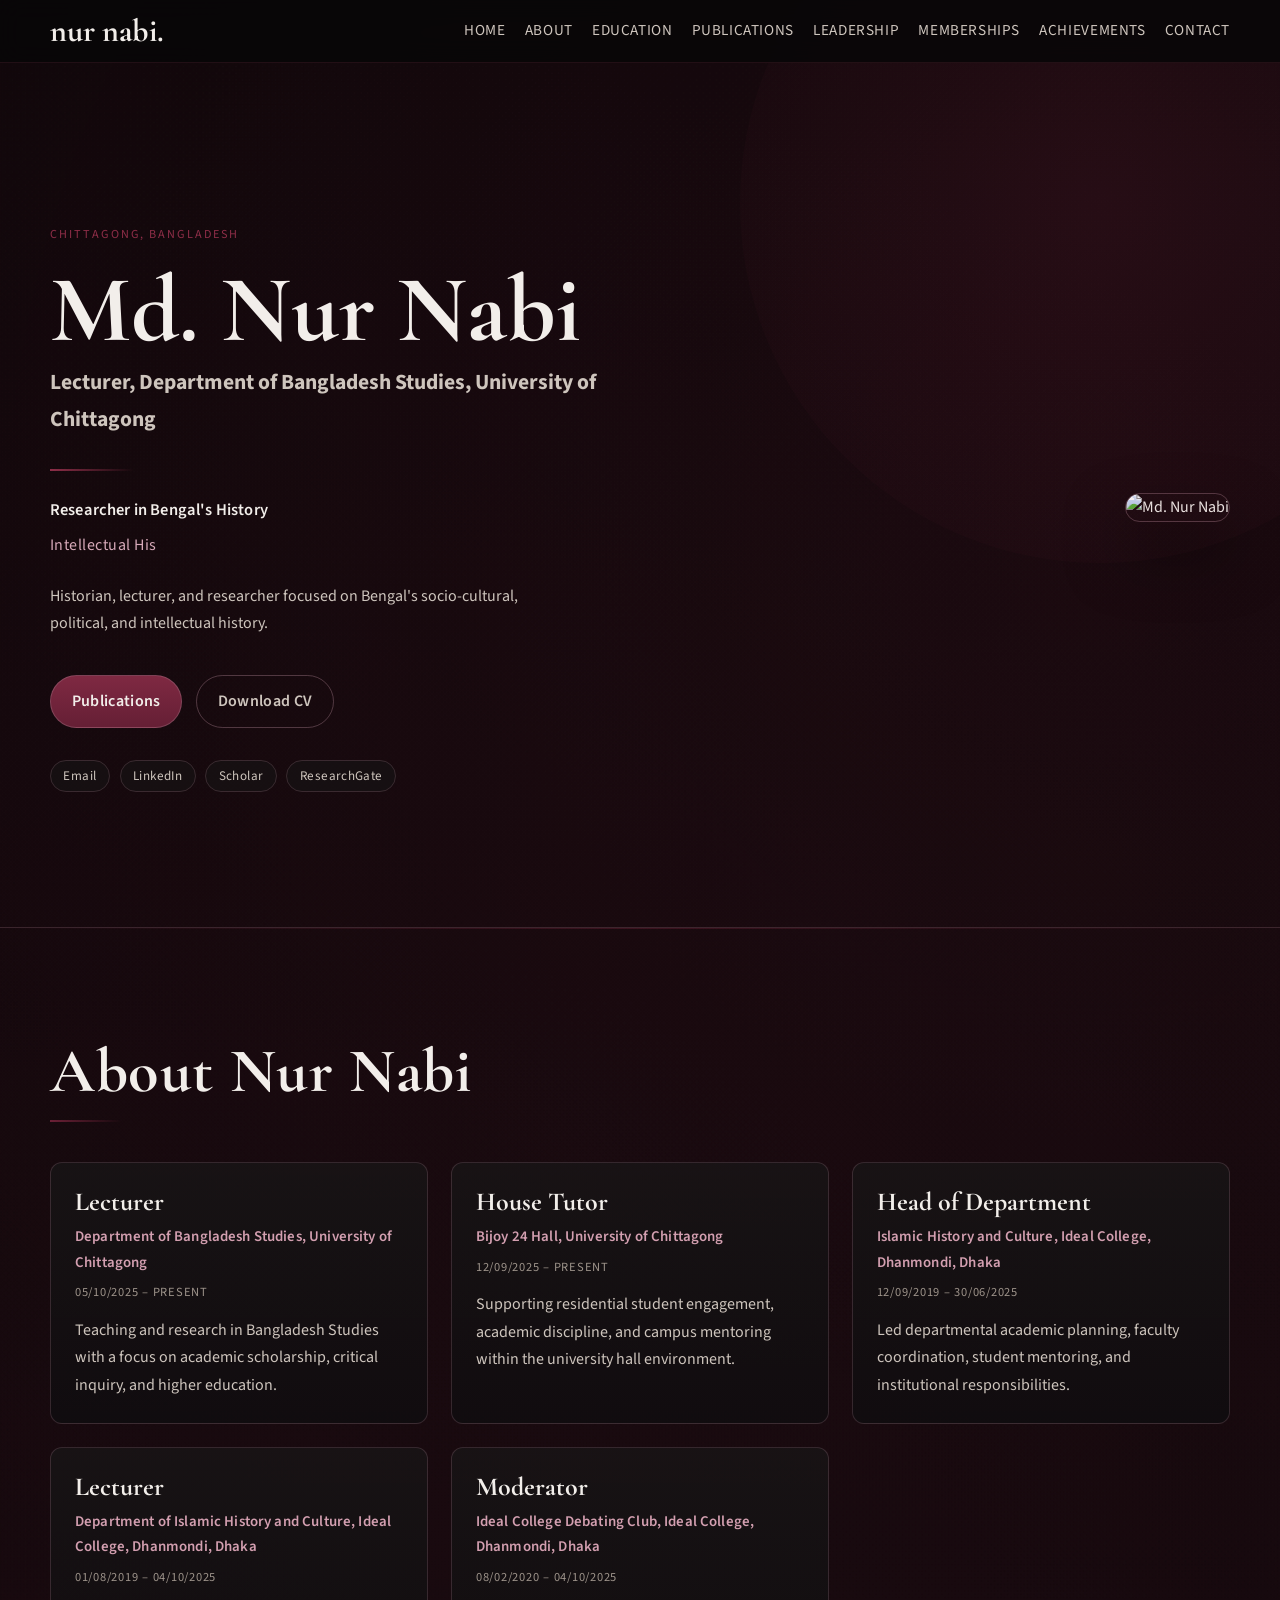
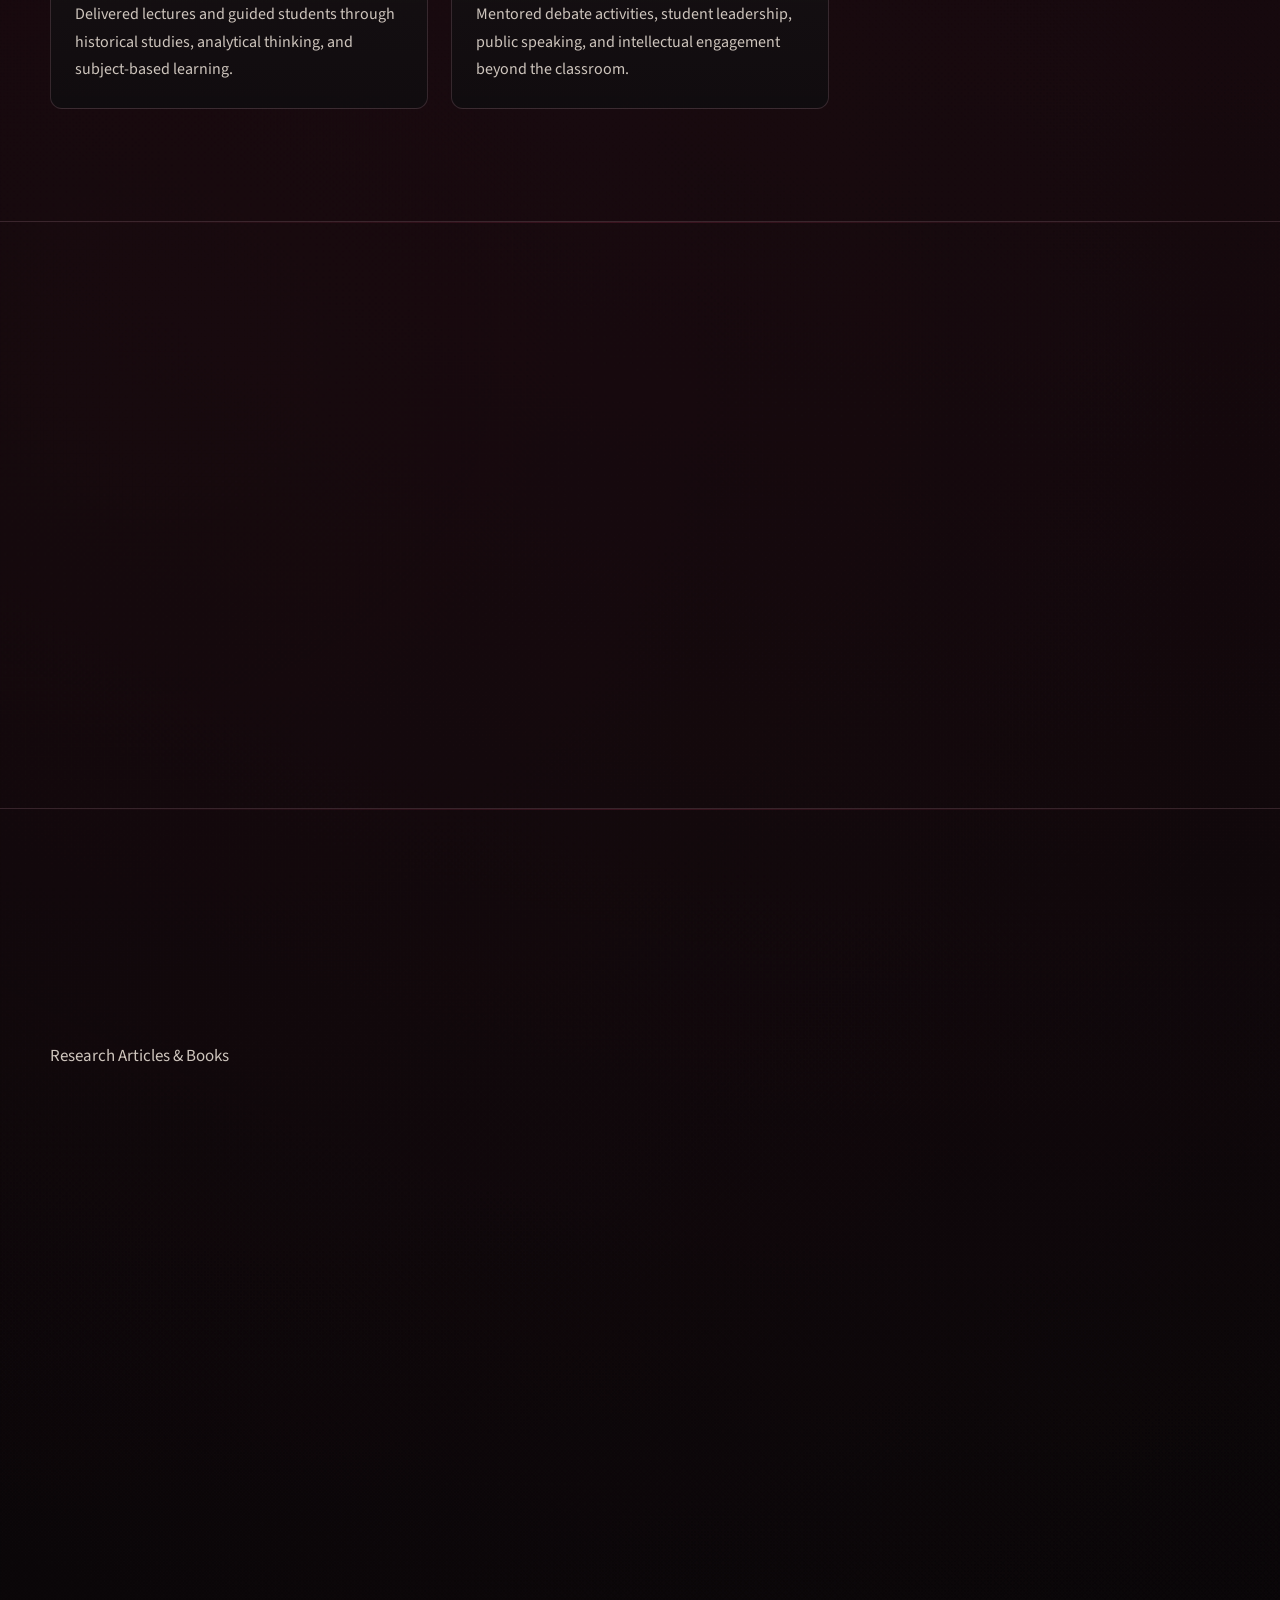
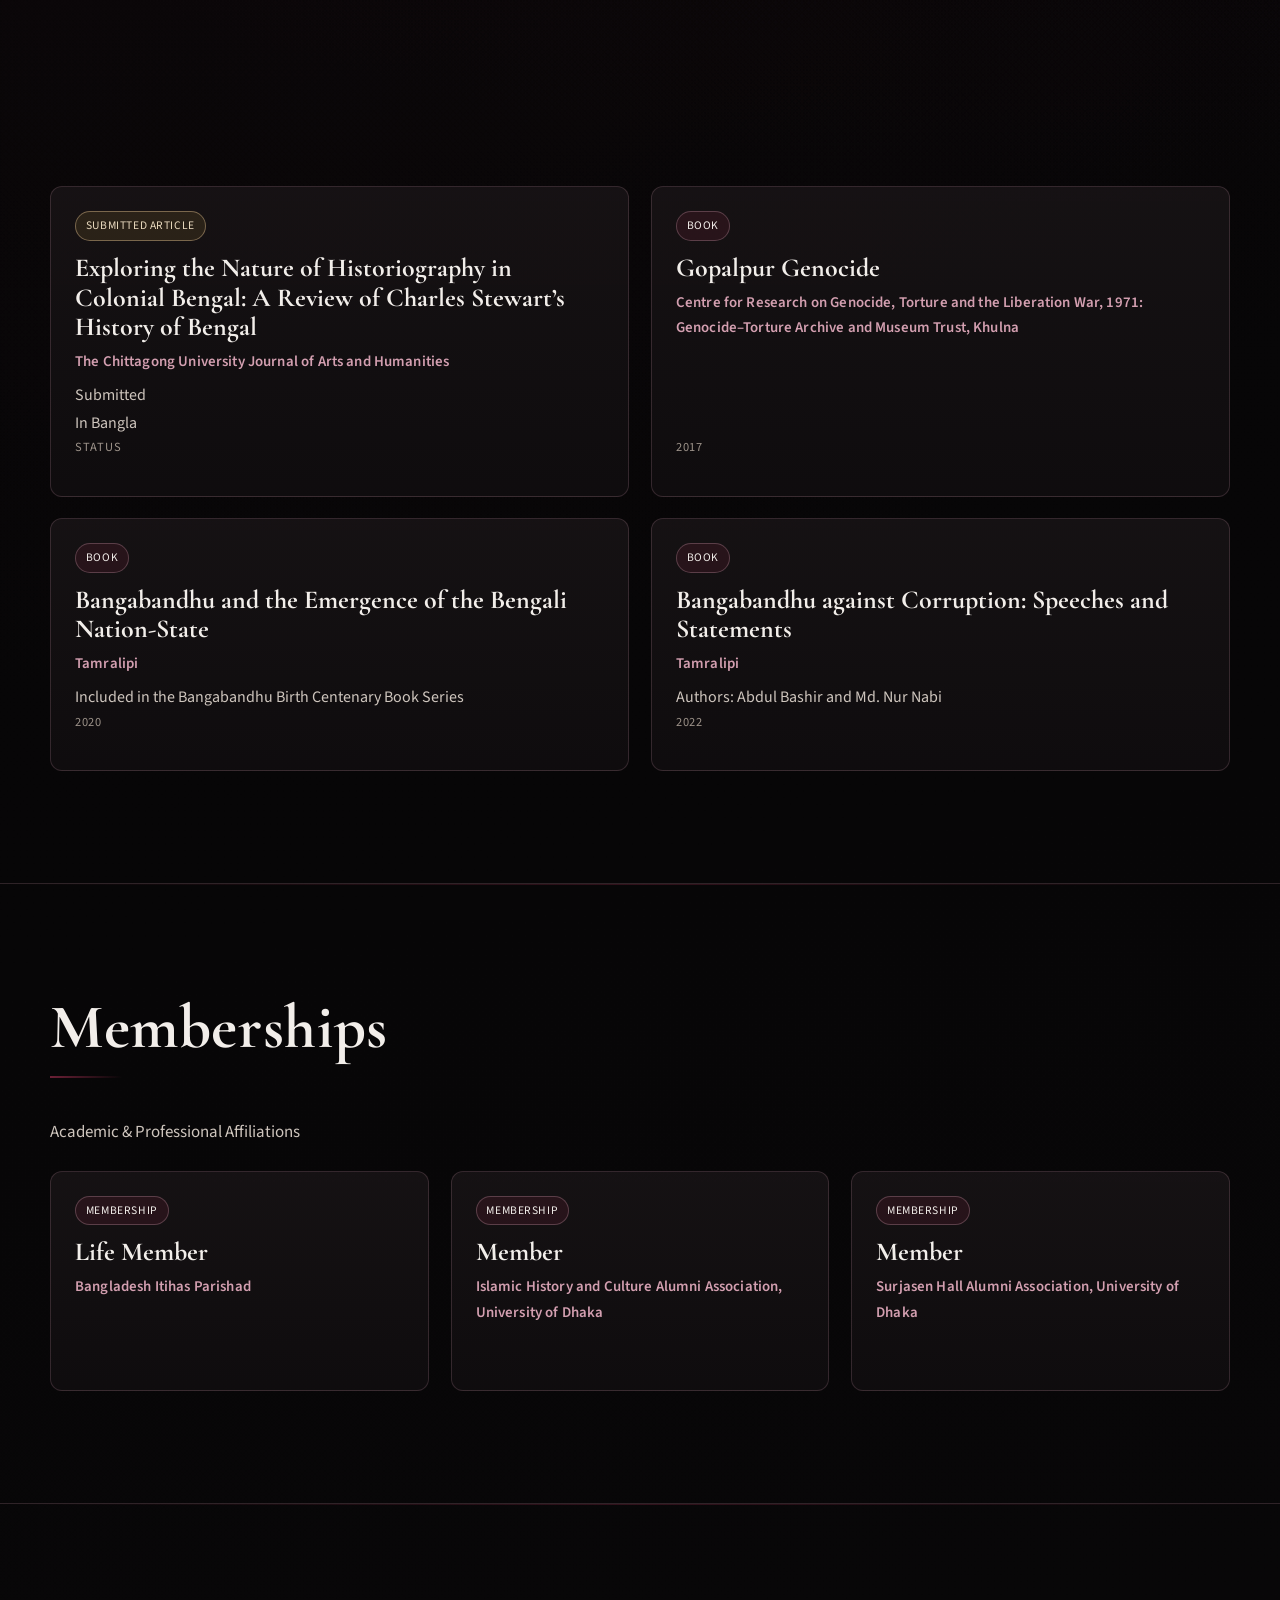
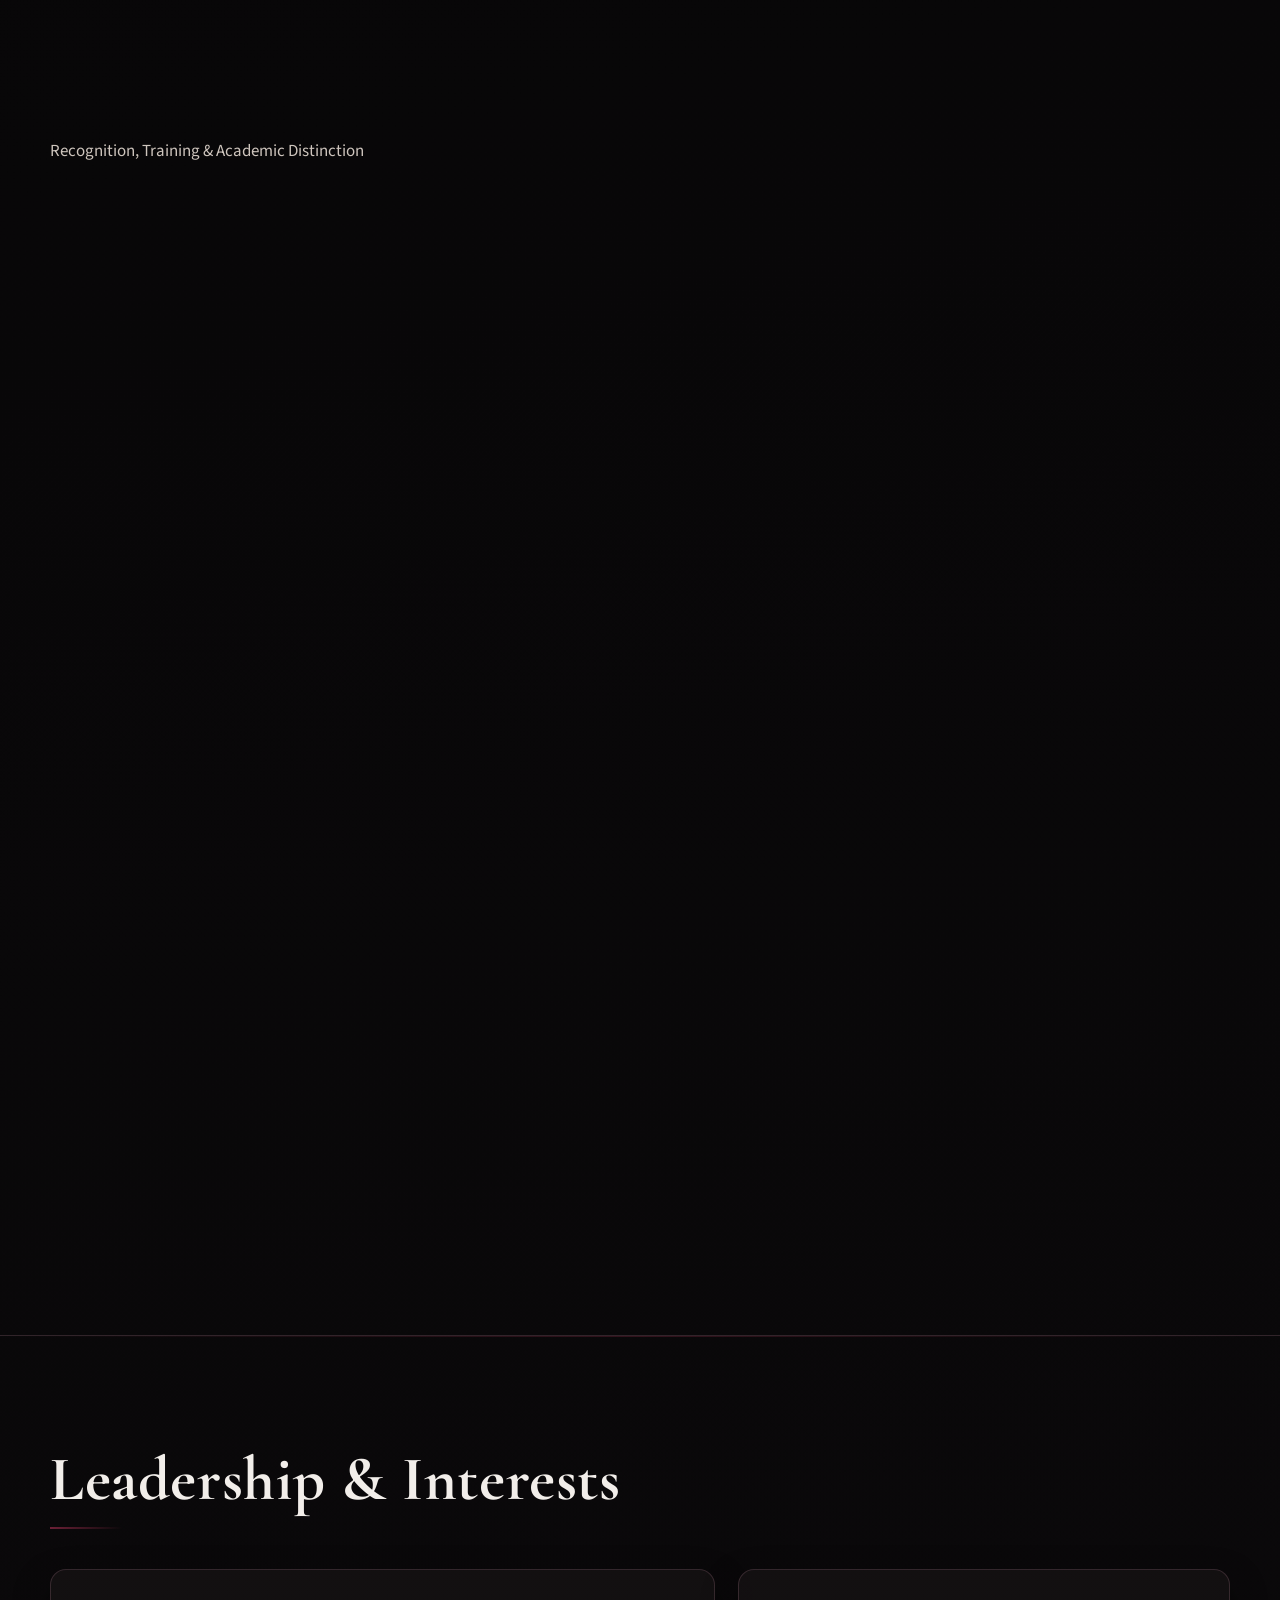
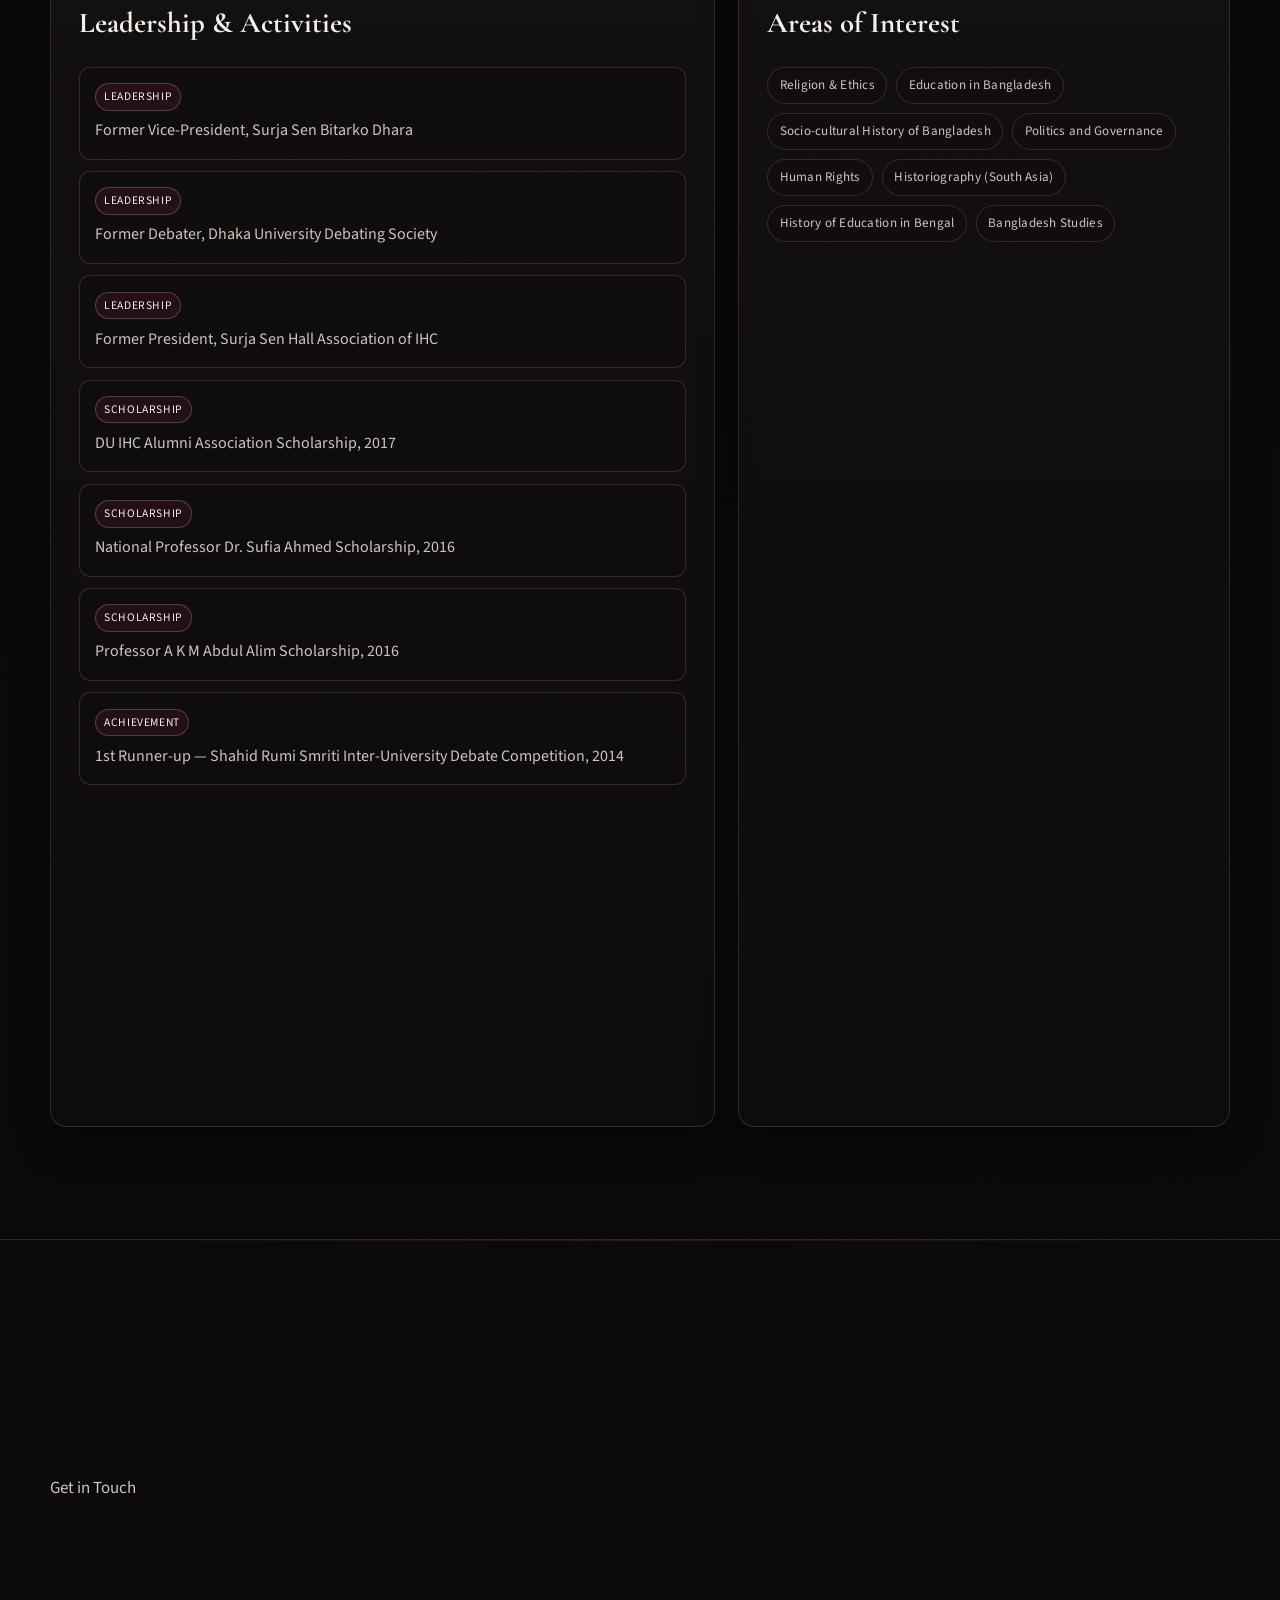
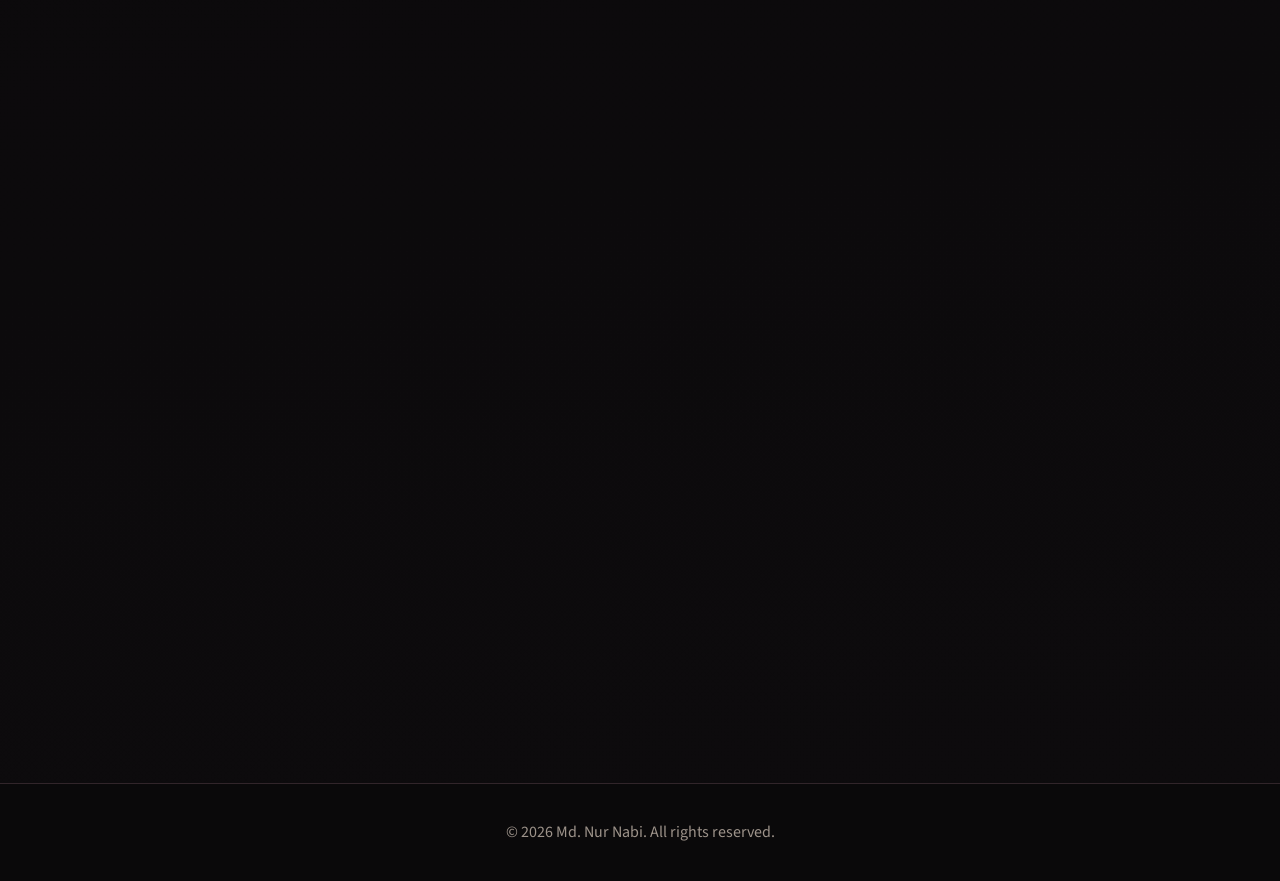
==== commit 74900da3: "update" ====
--- a/index.html
+++ b/index.html
@@ -7,7 +7,7 @@
   <title>Md. Nur Nabi | Academic Portfolio</title>
   <link rel="preconnect" href="https://fonts.googleapis.com" />
   <link rel="preconnect" href="https://fonts.gstatic.com" crossorigin />
-  <link href="https://fonts.googleapis.com/css2?family=Inter:wght@300;400;500;600;700&family=Merriweather:wght@400;700&display=swap" rel="stylesheet" />
+  <link href="https://fonts.googleapis.com/css2?family=Cormorant+Garamond:wght@500;600;700&family=Source+Sans+3:wght@300;400;500;600;700&display=swap" rel="stylesheet" />
   <link rel="stylesheet" href="style.css" />
 </head>
 <body>
@@ -29,8 +29,6 @@
         <li><a href="#events" class="navbar__link" data-nav="events">Achievements</a></li>
         <li><a href="#contact" class="navbar__link" data-nav="contact">Contact</a></li>
       </ul>
-
-      <a href="admin.html" class="navbar__admin">Admin</a>
     </div>
   </nav>
 
--- a/style.css
+++ b/style.css
@@ -1,17 +1,21 @@
 :root {
-  --bg-dark: #0a0908;
-  --bg-darker: #050403;
-  --surface: rgba(26, 24, 21, 0.48);
-  --surface-soft: rgba(10, 9, 8, 0.5);
-  --accent: #6b2c3f;
-  --accent-light: #8b3d52;
-  --text-primary: #f5f1ed;
-  --text-secondary: #d4ccc4;
-  --text-muted: #9b9388;
-  --border: rgba(107, 44, 63, 0.26);
-  --radius: 12px;
-  --shadow: 0 12px 30px rgba(0, 0, 0, 0.28);
-  --transition: all 0.28s cubic-bezier(0.25, 0.46, 0.45, 0.94);
+  --bg: #070607;
+  --bg-soft: #111013;
+  --surface: rgba(20, 17, 18, 0.92);
+  --surface-2: rgba(30, 24, 27, 0.7);
+  --accent: #6c2036;
+  --accent-soft: #8e2e48;
+  --line: rgba(163, 122, 136, 0.25);
+  --line-strong: rgba(163, 122, 136, 0.42);
+  --text-main: #f2eeea;
+  --text-soft: #cec5bd;
+  --text-mute: #9d938a;
+  --ok: #b4cfaa;
+  --danger: #e5a7b8;
+  --radius: 16px;
+  --radius-sm: 12px;
+  --shadow: 0 16px 36px rgba(0, 0, 0, 0.42);
+  --timing: 260ms cubic-bezier(0.22, 1, 0.36, 1);
 }
 
 * {
@@ -25,67 +29,83 @@
 }
 
 body {
-  font-family: "Inter", sans-serif;
-  color: var(--text-primary);
-  background: linear-gradient(135deg, var(--bg-darker) 0%, var(--bg-dark) 45%, #1a0f12 100%);
-  line-height: 1.6;
+  font-family: "Source Sans 3", sans-serif;
+  color: var(--text-main);
+  line-height: 1.72;
+  background:
+    radial-gradient(circle at 86% 6%, rgba(108, 32, 54, 0.2), transparent 34%),
+    radial-gradient(circle at 12% 22%, rgba(108, 32, 54, 0.1), transparent 28%),
+    linear-gradient(170deg, #050405 0%, #070607 46%, #0d0b0d 100%);
   overflow-x: hidden;
 }
 
 .container {
-  width: min(1200px, 100% - 3rem);
+  width: min(1180px, 100% - 3.5rem);
   margin-inline: auto;
 }
 
 .section {
-  padding: 5.8rem 0;
-  border-top: 1px solid var(--border);
+  position: relative;
+  padding: 7rem 0;
+  border-top: 1px solid var(--line);
+}
+
+.section::before {
+  content: "";
+  position: absolute;
+  left: 0;
+  right: 0;
+  top: 0;
+  height: 1px;
+  background: linear-gradient(90deg, transparent, rgba(108, 32, 54, 0.42), transparent);
 }
 
 .section__header {
-  margin-bottom: 2rem;
+  margin-bottom: 2.5rem;
 }
 
 .section__title {
-  font-family: "Merriweather", serif;
-  font-size: clamp(2rem, 5vw, 3.2rem);
-  letter-spacing: -0.02em;
-  margin-bottom: 1.1rem;
+  font-family: "Cormorant Garamond", serif;
+  font-size: clamp(2.4rem, 5vw, 3.9rem);
+  line-height: 1.02;
+  letter-spacing: 0.01em;
+  margin-bottom: 1rem;
 }
 
 .section__accent {
-  width: 56px;
-  height: 3px;
-  background: linear-gradient(90deg, var(--accent), transparent 100%);
+  width: 72px;
+  height: 2px;
+  background: linear-gradient(90deg, var(--accent), rgba(108, 32, 54, 0));
 }
 
 .section__subtitle {
-  color: var(--text-secondary);
-  margin-bottom: 1.4rem;
+  color: var(--text-soft);
+  font-size: 1.06rem;
+  margin-bottom: 1.5rem;
 }
 
 .panel {
-  background: var(--surface);
-  border: 1px solid var(--border);
+  border: 1px solid var(--line);
   border-radius: var(--radius);
+  background: linear-gradient(180deg, rgba(20, 17, 18, 0.88), rgba(14, 12, 14, 0.92));
   box-shadow: var(--shadow);
-  padding: 1.6rem;
+  padding: 1.75rem;
 }
 
 .panel__title {
-  font-family: "Merriweather", serif;
-  font-size: 1.2rem;
-  margin-bottom: 1rem;
+  font-family: "Cormorant Garamond", serif;
+  font-size: 1.8rem;
+  margin-bottom: 1.2rem;
 }
 
 .navbar {
   position: sticky;
   top: 0;
-  z-index: 1000;
-  padding: 1.1rem 0;
-  background: rgba(10, 9, 8, 0.85);
-  border-bottom: 1px solid var(--border);
-  backdrop-filter: blur(10px);
+  z-index: 1200;
+  padding: 0.95rem 0;
+  background: rgba(8, 7, 8, 0.85);
+  border-bottom: 1px solid var(--line);
+  backdrop-filter: blur(12px);
 }
 
 .navbar__container {
@@ -96,61 +116,50 @@
 }
 
 .navbar__logo {
-  color: var(--text-primary);
+  color: var(--text-main);
   text-decoration: none;
-  font-family: "Merriweather", serif;
-  font-size: 1.4rem;
+  font-family: "Cormorant Garamond", serif;
   font-weight: 700;
+  font-size: 2rem;
+  line-height: 1;
 }
 
 .navbar__menu {
   display: flex;
+  align-items: center;
+  gap: 1.2rem;
   list-style: none;
-  gap: 1.4rem;
-  align-items: center;
 }
 
 .navbar__link {
-  color: var(--text-secondary);
+  color: var(--text-soft);
   text-decoration: none;
-  font-size: 0.9rem;
+  font-size: 0.95rem;
+  letter-spacing: 0.04em;
+  text-transform: uppercase;
   position: relative;
-  transition: var(--transition);
+  transition: color var(--timing);
 }
 
 .navbar__link::after {
   content: "";
   position: absolute;
   left: 0;
-  bottom: -4px;
+  bottom: -8px;
   width: 0;
-  height: 2px;
-  background: var(--accent);
-  transition: var(--transition);
-}
-
-.navbar__link:hover {
-  color: var(--text-primary);
-}
-
-.navbar__link:hover::after {
+  height: 1px;
+  background: var(--accent-soft);
+  transition: width var(--timing);
+}
+
+.navbar__link:hover,
+.navbar__link:focus-visible {
+  color: var(--text-main);
+}
+
+.navbar__link:hover::after,
+.navbar__link:focus-visible::after {
   width: 100%;
-}
-
-.navbar__admin {
-  text-decoration: none;
-  color: var(--text-primary);
-  background: var(--accent);
-  padding: 0.52rem 1rem;
-  border-radius: 999px;
-  font-size: 0.85rem;
-  font-weight: 600;
-  transition: var(--transition);
-}
-
-.navbar__admin:hover {
-  background: var(--accent-light);
-  transform: translateY(-2px);
 }
 
 .navbar__toggle {
@@ -158,82 +167,84 @@
   border: 0;
   background: transparent;
   flex-direction: column;
-  gap: 0.3rem;
+  gap: 0.32rem;
   cursor: pointer;
 }
 
 .navbar__toggle span {
   width: 24px;
   height: 2px;
-  background: var(--text-primary);
+  background: var(--text-main);
 }
 
 .hero {
-  min-height: 100vh;
+  min-height: 96vh;
   display: flex;
   align-items: center;
   position: relative;
-  overflow: hidden;
-  padding: 4rem 0;
-}
-
-.hero::before {
+  padding: 5.5rem 0 4rem;
+}
+
+.hero::after {
   content: "";
   position: absolute;
-  width: 800px;
-  height: 800px;
-  right: -200px;
-  top: -320px;
-  background: radial-gradient(circle, rgba(107, 44, 63, 0.14), transparent 70%);
+  right: -180px;
+  top: -220px;
+  width: 720px;
+  height: 720px;
+  border-radius: 50%;
+  background: radial-gradient(circle, rgba(108, 32, 54, 0.18), rgba(108, 32, 54, 0));
   pointer-events: none;
 }
 
 .hero__grid {
   display: grid;
-  grid-template-columns: 1.18fr 0.82fr;
+  grid-template-columns: 1.2fr 0.8fr;
+  gap: 4.25rem;
   align-items: center;
-  gap: 4rem;
 }
 
 .hero__location {
-  color: var(--accent);
+  color: var(--accent-soft);
   text-transform: uppercase;
-  font-size: 0.8rem;
-  letter-spacing: 0.12em;
-  margin-bottom: 1rem;
+  letter-spacing: 0.16em;
+  font-size: 0.76rem;
+  margin-bottom: 1.2rem;
+}
+
+.hero__name {
+  font-family: "Cormorant Garamond", serif;
+  font-size: clamp(3.4rem, 7.4vw, 6.1rem);
+  line-height: 0.94;
+  margin-bottom: 0.6rem;
+}
+
+.hero__title {
+  color: var(--text-soft);
+  font-size: clamp(1.06rem, 2.2vw, 1.35rem);
+  max-width: 58ch;
+  margin-bottom: 1.9rem;
+}
+
+.hero__accent {
+  width: 84px;
+  height: 2px;
+  background: linear-gradient(90deg, var(--accent-soft), rgba(108, 32, 54, 0));
+  margin-bottom: 1.6rem;
+}
+
+.hero__mainline {
+  font-size: 1.03rem;
+  letter-spacing: 0.01em;
   font-weight: 600;
-}
-
-.hero__name {
-  font-family: "Merriweather", serif;
-  font-size: clamp(3rem, 8vw, 5.2rem);
-  line-height: 1.08;
   margin-bottom: 0.45rem;
 }
 
-.hero__title {
-  color: var(--text-secondary);
-  font-size: clamp(1rem, 2vw, 1.2rem);
-  margin-bottom: 1.8rem;
-  max-width: 62ch;
-}
-
-.hero__accent {
-  width: 52px;
-  height: 3px;
-  background: linear-gradient(90deg, var(--accent), transparent);
-  margin-bottom: 1.6rem;
-}
-
-.hero__mainline {
-  font-weight: 600;
-  margin-bottom: 0.7rem;
-}
-
 .hero__dynamic {
-  color: var(--accent-light);
+  color: #d6a9b8;
   min-height: 1.4em;
-  margin-bottom: 1.4rem;
+  margin-bottom: 1.45rem;
+  letter-spacing: 0.03em;
 }
 
 .hero__cursor {
@@ -241,88 +252,107 @@
 }
 
 @keyframes blink {
-  0%, 49% { opacity: 1; }
-  50%, 100% { opacity: 0; }
+  0%,
+  45% {
+    opacity: 1;
+  }
+
+  46%,
+  100% {
+    opacity: 0;
+  }
 }
 
 .hero__description {
-  color: var(--text-secondary);
+  color: var(--text-soft);
   max-width: 66ch;
-  margin-bottom: 2rem;
+  margin-bottom: 2.35rem;
 }
 
 .hero__cta {
   display: flex;
-  gap: 0.9rem;
-  margin-bottom: 2rem;
+  align-items: center;
+  gap: 0.85rem;
   flex-wrap: wrap;
+  margin-bottom: 2.1rem;
 }
 
 .btn {
+  border-radius: 999px;
   border: 1px solid transparent;
-  border-radius: 999px;
-  padding: 0.75rem 1.35rem;
+  padding: 0.74rem 1.3rem;
   display: inline-flex;
   align-items: center;
   justify-content: center;
   text-decoration: none;
+  font-weight: 600;
+  letter-spacing: 0.02em;
   cursor: pointer;
-  font-weight: 600;
-  transition: var(--transition);
+  transition: transform var(--timing), background var(--timing), border-color var(--timing), color var(--timing), box-shadow var(--timing);
 }
 
 .btn--primary {
-  background: var(--accent);
-  color: var(--text-primary);
-}
-
-.btn--primary:hover {
-  background: var(--accent-light);
+  color: var(--text-main);
+  background: linear-gradient(180deg, #7f2942 0%, #651f35 100%);
+  border-color: rgba(163, 122, 136, 0.38);
+}
+
+.btn--primary:hover,
+.btn--primary:focus-visible {
   transform: translateY(-2px);
-  box-shadow: 0 10px 24px rgba(107, 44, 63, 0.28);
+  box-shadow: 0 10px 28px rgba(108, 32, 54, 0.35);
+  background: linear-gradient(180deg, #8f324d 0%, #6f243b 100%);
 }
 
 .btn--secondary {
-  color: var(--text-secondary);
-  border-color: rgba(212, 204, 196, 0.5);
-}
-
-.btn--secondary:hover {
-  border-color: var(--accent);
-  color: var(--accent-light);
-  background: rgba(107, 44, 63, 0.12);
+  color: var(--text-soft);
+  background: transparent;
+  border-color: rgba(163, 122, 136, 0.42);
+}
+
+.btn--secondary:hover,
+.btn--secondary:focus-visible {
+  color: var(--text-main);
+  border-color: rgba(163, 122, 136, 0.68);
+  background: rgba(108, 32, 54, 0.2);
 }
 
 .social-links {
+  list-style: none;
   display: flex;
-  list-style: none;
-  gap: 0.7rem;
+  gap: 0.6rem;
   flex-wrap: wrap;
 }
 
 .social-link {
-  color: var(--text-secondary);
-  border: 1px solid rgba(107, 44, 63, 0.36);
+  color: var(--text-soft);
+  border: 1px solid var(--line);
+  background: rgba(22, 18, 19, 0.75);
   text-decoration: none;
   border-radius: 999px;
-  padding: 0.42rem 0.82rem;
-  font-size: 0.84rem;
-  transition: var(--transition);
-}
-
-.social-link:hover {
-  color: var(--text-primary);
-  border-color: var(--accent);
-  background: rgba(107, 44, 63, 0.12);
+  padding: 0.38rem 0.78rem;
+  font-size: 0.82rem;
+  letter-spacing: 0.03em;
+  transition: color var(--timing), border-color var(--timing), background var(--timing);
+}
+
+.social-link:hover,
+.social-link:focus-visible {
+  color: var(--text-main);
+  border-color: rgba(163, 122, 136, 0.68);
+  background: rgba(108, 32, 54, 0.2);
+}
+
+.hero__image {
+  justify-self: end;
 }
 
 .hero__image img {
-  width: 100%;
-  max-width: 420px;
-  border-radius: 20px;
-  border: 1px solid var(--border);
-  box-shadow: 0 28px 56px rgba(0, 0, 0, 0.46);
-  aspect-ratio: 3/4;
+  width: min(420px, 100%);
+  border-radius: 24px;
+  border: 1px solid var(--line-strong);
+  box-shadow: 0 30px 60px rgba(0, 0, 0, 0.5);
+  aspect-ratio: 3 / 4;
   object-fit: cover;
 }
 
@@ -335,44 +365,83 @@
   grid-template-columns: repeat(3, minmax(0, 1fr));
 }
 
-.info-card {
-  background: var(--surface);
-  border: 1px solid var(--border);
-  border-radius: var(--radius);
-  padding: 1.35rem;
-  transition: var(--transition);
-}
-
-.info-card:hover {
-  border-color: rgba(107, 44, 63, 0.62);
-  box-shadow: 0 10px 24px rgba(107, 44, 63, 0.18);
-  transform: translateY(-3px);
-}
-
-.info-card__title {
-  font-family: "Merriweather", serif;
-  font-size: 1.25rem;
-  margin-bottom: 0.4rem;
-}
-
-.info-card__subtitle {
-  color: var(--accent);
-  font-size: 0.9rem;
+.info-card,
+.education-card,
+.pub-card,
+.membership-card,
+.achievement-card {
+  display: flex;
+  flex-direction: column;
+  border: 1px solid var(--line);
+  border-radius: var(--radius-sm);
+  background: linear-gradient(180deg, rgba(24, 20, 22, 0.88), rgba(16, 13, 15, 0.92));
+  padding: 1.5rem;
+  min-height: 220px;
+  transition: transform var(--timing), border-color var(--timing), box-shadow var(--timing), background var(--timing);
+}
+
+.info-card:hover,
+.education-card:hover,
+.pub-card:hover,
+.membership-card:hover,
+.achievement-card:hover {
+  transform: translateY(-4px);
+  border-color: var(--line-strong);
+  box-shadow: 0 14px 30px rgba(108, 32, 54, 0.14);
+}
+
+.info-card__title,
+.education-card__degree,
+.pub-card__title,
+.membership-card__title,
+.achievement-card__title {
+  font-family: "Cormorant Garamond", serif;
+  font-size: 1.62rem;
+  line-height: 1.15;
   margin-bottom: 0.45rem;
+}
+
+.info-card__subtitle,
+.education-card__department,
+.pub-card__source,
+.membership-card__org,
+.achievement-card__institution,
+.contact-row__label {
+  color: #d39fb0;
+  font-size: 0.93rem;
+  letter-spacing: 0.01em;
   font-weight: 600;
-}
-
-.info-card__meta {
-  color: var(--text-muted);
-  font-size: 0.8rem;
-  margin-bottom: 0.75rem;
+  margin-bottom: 0.45rem;
+}
+
+.info-card__meta,
+.education-card__session,
+.pub-card__meta,
+.pub-card__year,
+.achievement-card__program,
+.contact-row__value {
+  color: var(--text-mute);
+}
+
+.info-card__meta,
+.education-card__session,
+.pub-card__year {
   text-transform: uppercase;
-  letter-spacing: 0.04em;
-}
-
-.info-card__text {
-  color: var(--text-secondary);
-  font-size: 0.9rem;
+  letter-spacing: 0.06em;
+  font-size: 0.78rem;
+  margin-bottom: 0.8rem;
+}
+
+.info-card__text,
+.education-card__institution,
+.education-card__result,
+.education-card__highlight,
+.pub-card__meta,
+.achievement-card__program,
+.leadership-item__text,
+.contact-row__value,
+.field-label {
+  color: var(--text-soft);
 }
 
 .education-grid {
@@ -383,186 +452,152 @@
 
 .education-card {
   position: relative;
-  background: var(--surface);
-  border: 1px solid var(--border);
-  border-radius: var(--radius);
-  padding: 1.5rem;
-  transition: var(--transition);
 }
 
 .education-card::before {
   content: "";
-  width: 11px;
-  height: 11px;
+  position: absolute;
+  right: 1.1rem;
+  top: 1.05rem;
+  width: 9px;
+  height: 9px;
   border-radius: 50%;
-  background: var(--accent);
-  position: absolute;
-  top: 1rem;
-  right: 1rem;
-}
-
-.education-card:hover { transform: translateY(-3px); border-color: rgba(107,44,63,0.62); }
-
-.education-card__degree { font-family: "Merriweather", serif; font-size: 1.35rem; margin-bottom: 0.4rem; }
-.education-card__department { color: var(--accent); font-weight: 600; margin-bottom: 0.2rem; }
-.education-card__institution { color: var(--text-secondary); margin-bottom: 0.75rem; }
-.education-card__result { color: var(--text-secondary); font-size: 0.9rem; }
-.education-card__result strong { color: var(--accent-light); }
-.education-card__highlight { color: var(--accent); font-size: 0.86rem; font-weight: 600; margin-top: 0.35rem; }
-.education-card__session { color: var(--text-muted); font-size: 0.8rem; margin-top: 0.45rem; text-transform: uppercase; }
+  background: rgba(108, 32, 54, 0.95);
+  box-shadow: 0 0 0 7px rgba(108, 32, 54, 0.17);
+}
+
+.education-card__highlight {
+  margin-top: 0.4rem;
+  color: #ddb6c3;
+  font-size: 0.9rem;
+}
 
 .summary-strip {
   display: grid;
   grid-template-columns: repeat(2, minmax(0, 1fr));
-  gap: 0.9rem;
-  margin-bottom: 1.4rem;
+  gap: 1rem;
+  margin-bottom: 1.7rem;
 }
 
 .summary-chip {
-  background: rgba(26, 24, 21, 0.38);
-  border: 1px solid var(--border);
-  border-radius: 10px;
-  padding: 0.9rem 1rem;
+  border: 1px solid var(--line);
+  border-radius: var(--radius-sm);
+  background: linear-gradient(180deg, rgba(27, 22, 24, 0.9), rgba(18, 15, 16, 0.9));
+  padding: 1rem 1.1rem;
   display: flex;
   justify-content: space-between;
   align-items: center;
 }
 
-.summary-chip__label { color: var(--text-secondary); font-size: 0.9rem; }
-.summary-chip__value { color: var(--accent); font-family: "Merriweather", serif; font-weight: 700; font-size: 1.2rem; }
+.summary-chip__label {
+  color: var(--text-soft);
+  font-size: 0.95rem;
+}
+
+.summary-chip__value {
+  font-family: "Cormorant Garamond", serif;
+  color: #e0afbf;
+  font-size: 1.6rem;
+  font-weight: 700;
+  line-height: 1;
+}
 
 .publications-grid,
 .membership-grid,
 .achievements-grid {
   display: grid;
-  gap: 1.4rem;
-}
-
-.publications-grid { grid-template-columns: repeat(2, minmax(0, 1fr)); }
-.membership-grid { grid-template-columns: repeat(3, minmax(0, 1fr)); }
-.achievements-grid { grid-template-columns: repeat(2, minmax(0, 1fr)); }
-
-.pub-card,
-.membership-card,
-.achievement-card {
-  background: var(--surface);
-  border: 1px solid var(--border);
-  border-radius: var(--radius);
-  padding: 1.35rem;
-  transition: var(--transition);
-  min-height: 220px;
-}
-
-.pub-card:hover,
-.membership-card:hover,
-.achievement-card:hover {
-  border-color: rgba(107, 44, 63, 0.62);
-  box-shadow: 0 10px 24px rgba(107, 44, 63, 0.18);
-  transform: translateY(-3px);
+  gap: 1.35rem;
+}
+
+.publications-grid,
+.achievements-grid {
+  grid-template-columns: repeat(2, minmax(0, 1fr));
+}
+
+.membership-grid {
+  grid-template-columns: repeat(3, minmax(0, 1fr));
 }
 
 .badge {
   display: inline-flex;
+  align-self: flex-start;
+  border: 1px solid rgba(163, 122, 136, 0.42);
+  background: rgba(108, 32, 54, 0.22);
+  color: var(--text-main);
   border-radius: 999px;
-  padding: 0.24rem 0.6rem;
+  padding: 0.24rem 0.62rem;
   font-size: 0.72rem;
-  border: 1px solid rgba(107, 44, 63, 0.45);
-  background: rgba(107, 44, 63, 0.22);
-  color: var(--text-primary);
-  margin-bottom: 0.7rem;
+  letter-spacing: 0.05em;
+  text-transform: uppercase;
+  margin-bottom: 0.75rem;
 }
 
 .badge--alt {
-  background: rgba(128, 96, 32, 0.22);
-  border-color: rgba(201, 169, 127, 0.48);
-  color: #ead8bd;
-}
-
-.pub-card__title,
-.achievement-card__title,
-.membership-card__title {
-  font-family: "Merriweather", serif;
-  margin-bottom: 0.4rem;
-  font-size: 1.1rem;
-}
-
-.pub-card__source,
-.membership-card__org,
-.achievement-card__institution {
-  color: var(--accent);
-  font-size: 0.9rem;
-  font-weight: 600;
-  margin-bottom: 0.5rem;
-}
-
-.pub-card__meta,
-.achievement-card__program,
-.membership-card__meta {
-  color: var(--text-secondary);
-  font-size: 0.86rem;
-  margin-bottom: 0.45rem;
-}
-
-.pub-card__year,
-.achievement-card__year,
-.membership-card__year {
+  background: rgba(76, 60, 33, 0.4);
+  border-color: rgba(201, 171, 130, 0.5);
+  color: #eadabf;
+}
+
+.pub-card__year {
   margin-top: auto;
-  color: var(--text-muted);
-  text-transform: uppercase;
-  letter-spacing: 0.06em;
-  font-size: 0.78rem;
 }
 
 .achievement-card--featured {
-  border-color: rgba(107,44,63,0.55);
-  background: linear-gradient(165deg, rgba(32,24,23,0.72), rgba(26,24,21,0.45));
+  border-color: rgba(163, 122, 136, 0.54);
+  box-shadow: inset 0 0 0 1px rgba(108, 32, 54, 0.38);
 }
 
 .leadership-layout {
   display: grid;
-  grid-template-columns: 1.2fr 0.8fr;
-  gap: 1.5rem;
+  grid-template-columns: 1.15fr 0.85fr;
+  gap: 1.45rem;
 }
 
 .leadership-list {
   list-style: none;
   display: grid;
-  gap: 0.75rem;
+  gap: 0.72rem;
 }
 
 .leadership-item {
-  border: 1px solid rgba(107,44,63,0.2);
-  background: var(--surface-soft);
-  border-radius: 10px;
-  padding: 0.85rem 0.9rem;
+  border: 1px solid var(--line);
+  border-radius: 11px;
+  background: rgba(16, 13, 14, 0.65);
+  padding: 0.88rem 0.94rem;
 }
 
 .leadership-item__label {
   display: inline-flex;
-  padding: 0.2rem 0.56rem;
   border-radius: 999px;
-  background: rgba(107,44,63,0.22);
-  border: 1px solid rgba(107,44,63,0.45);
+  border: 1px solid rgba(163, 122, 136, 0.42);
+  background: rgba(108, 32, 54, 0.22);
   font-size: 0.72rem;
-  margin-bottom: 0.35rem;
-}
-
-.leadership-item__text { color: var(--text-secondary); font-size: 0.9rem; }
-
-.interest-chip-wrap { display: flex; flex-wrap: wrap; gap: 0.6rem; }
+  letter-spacing: 0.05em;
+  text-transform: uppercase;
+  padding: 0.18rem 0.52rem;
+  margin-bottom: 0.4rem;
+}
+
+.interest-chip-wrap {
+  display: flex;
+  flex-wrap: wrap;
+  gap: 0.58rem;
+}
+
 .interest-chip {
-  border: 1px solid rgba(107,44,63,0.45);
-  background: var(--surface-soft);
-  color: var(--text-secondary);
   border-radius: 999px;
-  padding: 0.45rem 0.75rem;
-  font-size: 0.84rem;
+  border: 1px solid var(--line);
+  background: rgba(18, 14, 16, 0.82);
+  color: var(--text-soft);
+  font-size: 0.82rem;
+  letter-spacing: 0.02em;
+  padding: 0.38rem 0.7rem;
 }
 
 .contact-layout {
   display: grid;
   grid-template-columns: repeat(2, minmax(0, 1fr));
-  gap: 1.6rem;
+  gap: 1.5rem;
 }
 
 .contact-list {
@@ -574,67 +609,117 @@
 .contact-row {
   display: grid;
   grid-template-columns: 28px 1fr;
-  gap: 0.75rem;
-  border: 1px solid rgba(107,44,63,0.2);
-  background: var(--surface-soft);
+  gap: 0.78rem;
   border-radius: 10px;
-  padding: 0.75rem 0.85rem;
+  border: 1px solid var(--line);
+  background: rgba(17, 14, 16, 0.82);
+  padding: 0.74rem 0.88rem;
 }
 
 .contact-row__icon {
-  width: 26px;
-  height: 26px;
+  width: 24px;
+  height: 24px;
   border-radius: 50%;
-  border: 1px solid rgba(107,44,63,0.4);
-  background: rgba(107,44,63,0.22);
+  border: 1px solid rgba(163, 122, 136, 0.45);
+  background: rgba(108, 32, 54, 0.2);
   display: inline-flex;
   align-items: center;
   justify-content: center;
-  font-size: 0.72rem;
+  font-size: 0.7rem;
   font-weight: 700;
 }
 
-.contact-row__label { color: var(--accent); font-size: 0.8rem; text-transform: uppercase; letter-spacing: .04em; }
-.contact-row__value { color: var(--text-secondary); font-size: .9rem; }
-
-.contact-form { display: grid; gap: 0.75rem; }
-.field-label { color: var(--text-secondary); font-size: .82rem; text-transform: uppercase; letter-spacing: .04em; font-weight: 600; }
+.contact-row__value a {
+  color: var(--text-soft);
+  text-decoration: none;
+  border-bottom: 1px dashed rgba(163, 122, 136, 0.42);
+  transition: color var(--timing), border-color var(--timing);
+}
+
+.contact-row__value a:hover,
+.contact-row__value a:focus-visible {
+  color: var(--text-main);
+  border-color: rgba(163, 122, 136, 0.74);
+}
+
+.contact-form {
+  display: grid;
+  gap: 0.75rem;
+}
+
+.field-label {
+  font-size: 0.78rem;
+  text-transform: uppercase;
+  letter-spacing: 0.06em;
+  font-weight: 600;
+}
+
 .field-control {
   width: 100%;
   border-radius: 10px;
-  border: 1px solid rgba(107,44,63,0.26);
-  background: rgba(10,9,8,0.55);
-  color: var(--text-primary);
+  border: 1px solid var(--line);
+  background: rgba(11, 10, 11, 0.88);
+  color: var(--text-main);
   font: inherit;
   padding: 0.72rem 0.85rem;
-  transition: var(--transition);
+  transition: border-color var(--timing), box-shadow var(--timing), background var(--timing);
+}
+
+.field-control::placeholder {
+  color: #8f857c;
 }
 
 .field-control:focus {
   outline: none;
-  border-color: rgba(107,44,63,0.68);
-  box-shadow: 0 0 0 2px rgba(107,44,63,0.18);
+  border-color: rgba(163, 122, 136, 0.64);
+  box-shadow: 0 0 0 3px rgba(108, 32, 54, 0.22);
+  background: rgba(15, 12, 13, 0.9);
 }
 
 .field-control:invalid:focus {
-  border-color: rgba(180,80,96,0.75);
-  box-shadow: 0 0 0 2px rgba(180,80,96,0.16);
-}
-
-.field-control--textarea { min-height: 135px; resize: vertical; }
-.form-status { color: var(--text-muted); min-height: 1.2rem; font-size: .84rem; margin-top: .2rem; }
-.form-status.is-success { color: #c8d7bf; }
-.form-status.is-error { color: #e2a8b4; }
+  border-color: rgba(196, 106, 131, 0.8);
+  box-shadow: 0 0 0 3px rgba(196, 106, 131, 0.2);
+}
+
+.field-control--textarea {
+  min-height: 135px;
+  resize: vertical;
+}
+
+.form-status {
+  min-height: 1.3rem;
+  font-size: 0.85rem;
+  color: var(--text-mute);
+}
+
+.form-status.is-success {
+  color: var(--ok);
+}
+
+.form-status.is-error {
+  color: var(--danger);
+}
 
 .footer {
-  border-top: 1px solid var(--border);
-  background: rgba(20, 18, 16, 0.75);
+  border-top: 1px solid var(--line);
+  background: rgba(10, 9, 10, 0.9);
+  color: var(--text-mute);
   text-align: center;
-  padding: 2rem 0;
-  color: var(--text-muted);
-}
-
-@media (max-width: 1024px) {
+  padding: 2.2rem 0;
+}
+
+.reveal {
+  opacity: 0;
+  transform: translateY(26px);
+  transition: opacity 560ms ease, transform 560ms ease;
+}
+
+.reveal.is-visible {
+  opacity: 1;
+  transform: translateY(0);
+}
+
+@media (max-width: 1040px) {
   .card-grid--3,
   .membership-grid {
     grid-template-columns: repeat(2, minmax(0, 1fr));
@@ -645,21 +730,32 @@
   }
 }
 
-@media (max-width: 820px) {
-  .navbar__toggle { display: flex; }
+@media (max-width: 860px) {
+  .navbar__toggle {
+    display: flex;
+  }
+
   .navbar__menu {
     position: absolute;
+    top: calc(100% + 1px);
     left: 0;
     right: 0;
-    top: 100%;
     display: none;
     flex-direction: column;
-    gap: 0.85rem;
-    background: rgba(10, 9, 8, 0.95);
-    border-bottom: 1px solid var(--border);
-    padding: 1.2rem;
-  }
-  .navbar__menu.active { display: flex; }
+    gap: 0.8rem;
+    padding: 1rem 1.2rem 1.2rem;
+    background: rgba(8, 7, 8, 0.96);
+    border-bottom: 1px solid var(--line);
+  }
+
+  .navbar__menu.active {
+    display: flex;
+  }
+
+  .hero {
+    min-height: auto;
+    padding-top: 3.5rem;
+  }
 
   .hero__grid,
   .education-grid,
@@ -669,31 +765,42 @@
     grid-template-columns: 1fr;
   }
 
-  .hero__image { order: -1; }
-  .hero { min-height: auto; padding: 2.5rem 0; }
-  .btn { width: 100%; }
-}
-
-@media (max-width: 560px) {
-  .container { width: min(1200px, 100% - 2rem); }
-
-  .section { padding: 4.2rem 0; }
+  .hero__image {
+    justify-self: start;
+    order: -1;
+  }
+}
+
+@media (max-width: 640px) {
+  .container {
+    width: min(1180px, 100% - 1.6rem);
+  }
+
+  .section {
+    padding: 5.2rem 0;
+  }
 
   .card-grid--3,
-  .summary-strip,
-  .membership-grid {
+  .membership-grid,
+  .summary-strip {
     grid-template-columns: 1fr;
+  }
+
+  .btn {
+    width: 100%;
   }
 
   .panel,
   .info-card,
+  .education-card,
   .pub-card,
   .membership-card,
-  .achievement-card,
-  .education-card {
-    padding: 1.2rem;
+  .achievement-card {
+    padding: 1.22rem;
     min-height: auto;
   }
 
-  .contact-row { grid-template-columns: 1fr; }
-}
+  .contact-row {
+    grid-template-columns: 1fr;
+  }
+}
